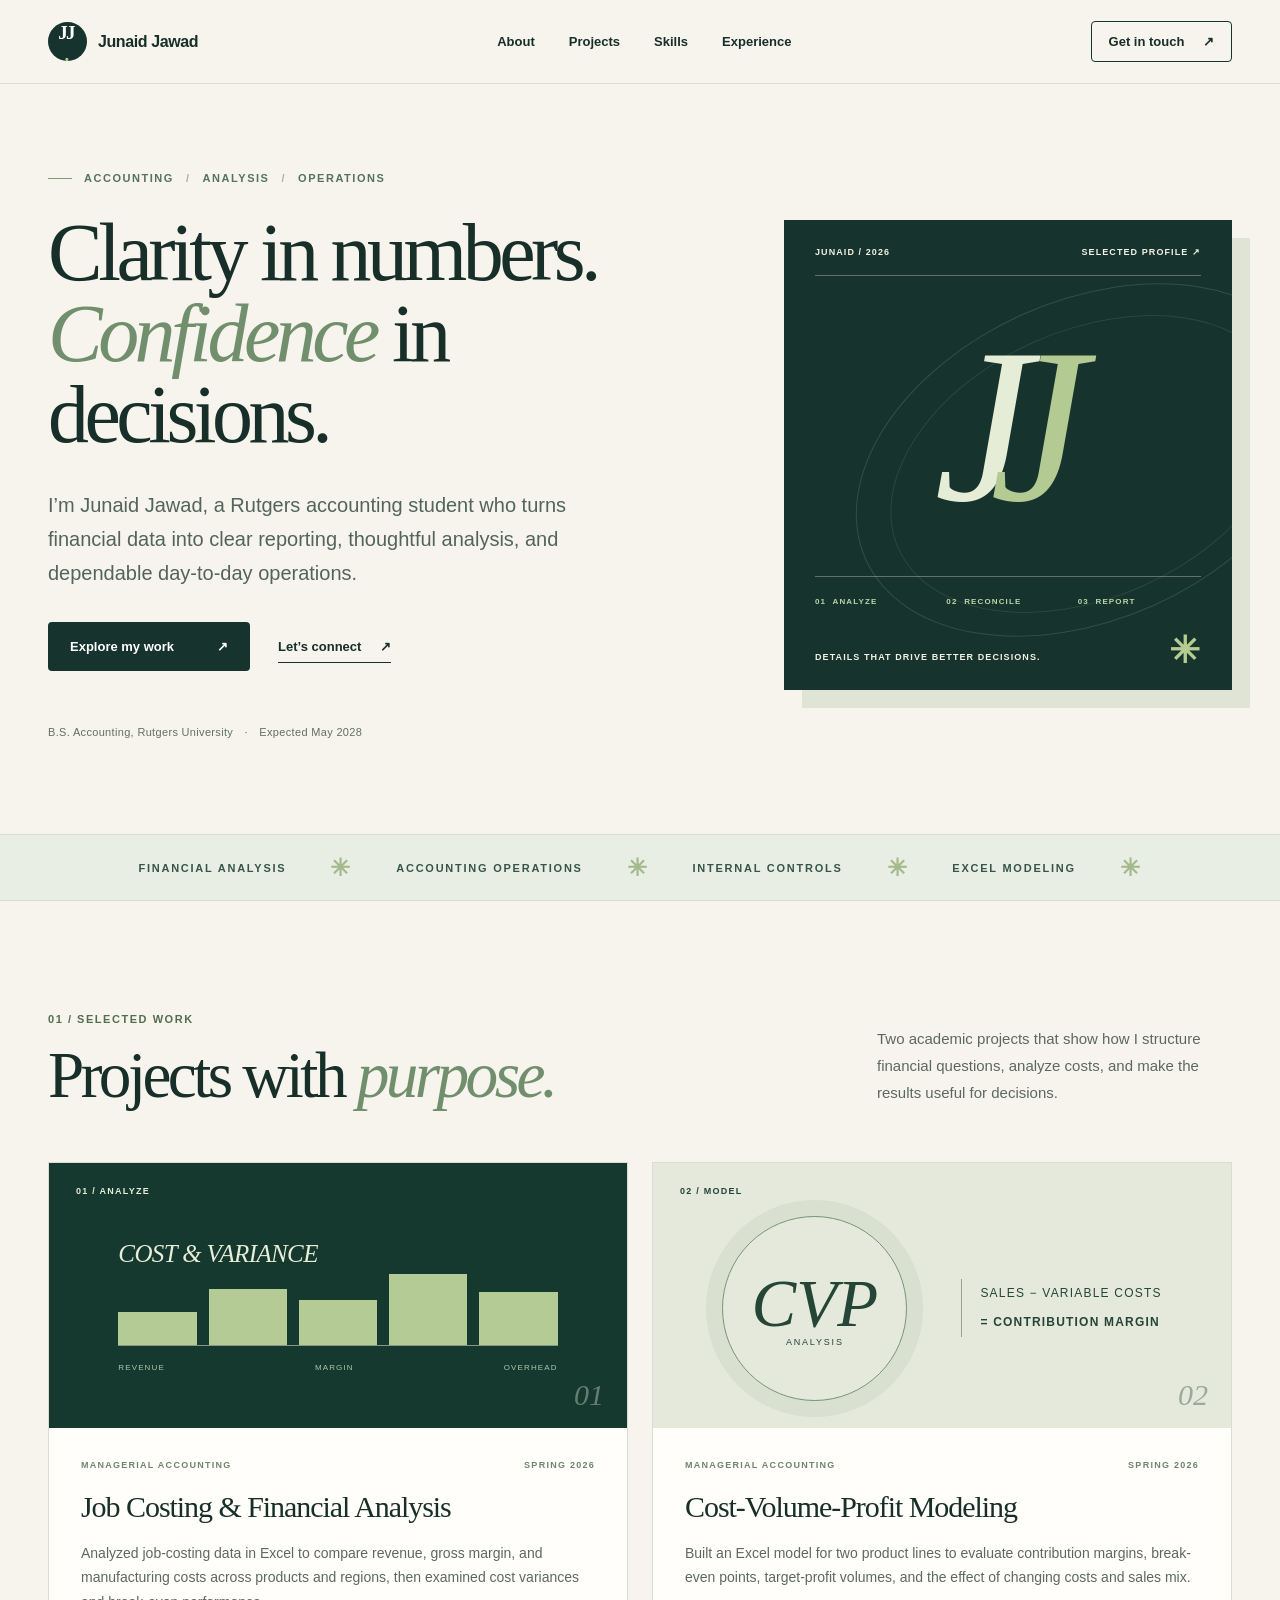
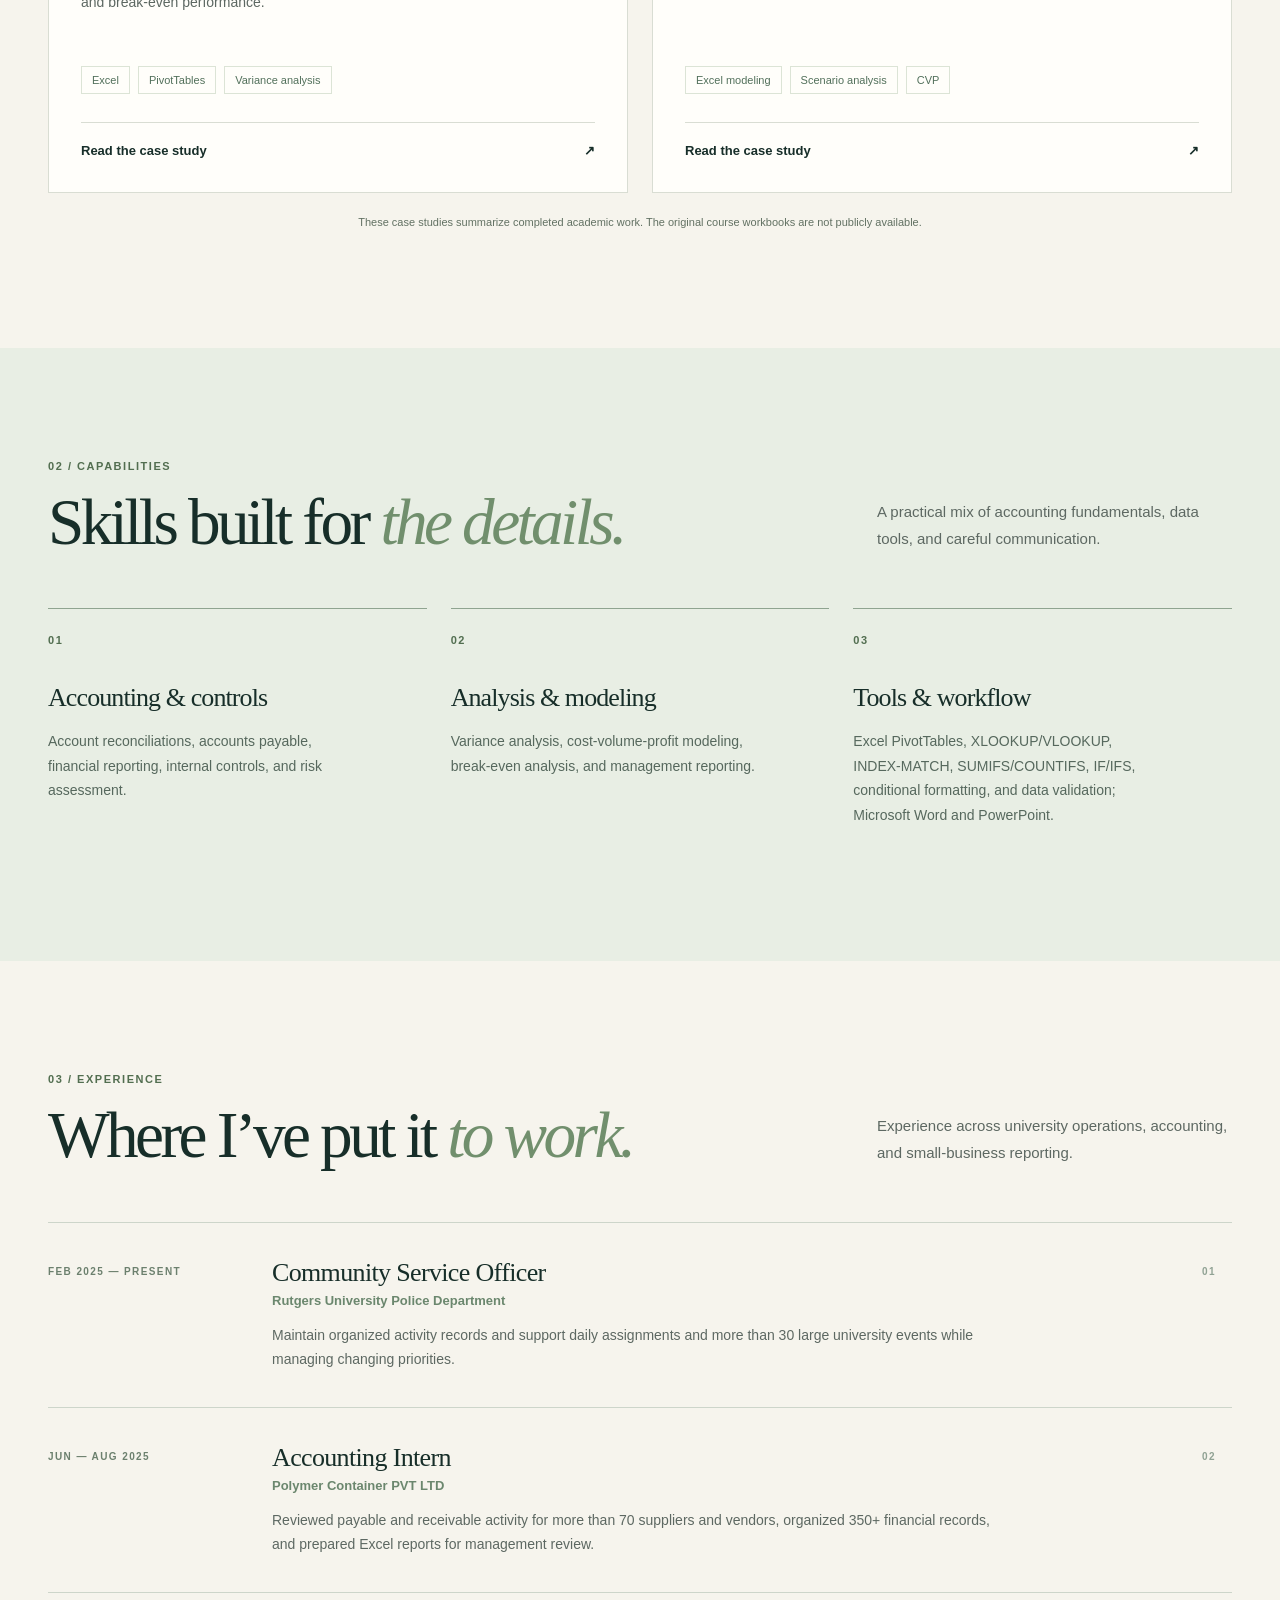
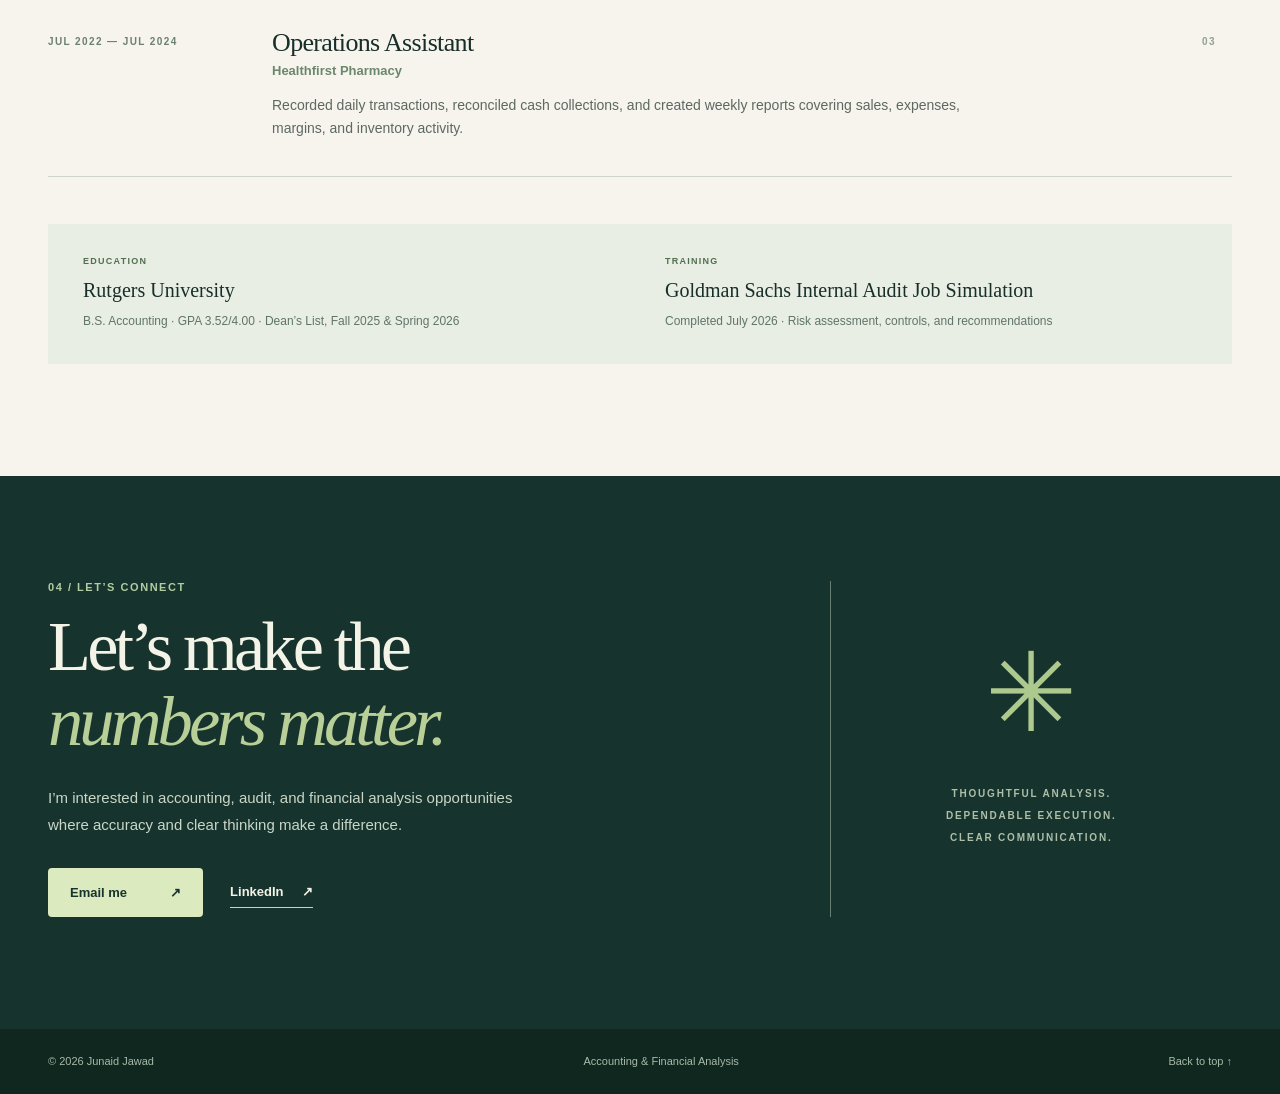
==== index.html @ 829ce1dd "Build Junaid Jawad’s professional accounting portfolio Add responsive portfolio, organized accountin" ====
<!doctype html>
<html lang="en">
<head>
  <meta charset="utf-8">
  <meta name="viewport" content="width=device-width, initial-scale=1">
  <meta name="theme-color" content="#17332d">
  <meta name="description" content="Junaid Jawad is a Rutgers accounting student focused on financial analysis, clear reporting, and dependable operations.">
  <title>Junaid Jawad | Accounting & Financial Analysis</title>
  <link rel="icon" href="favicon.svg" type="image/svg+xml">
  <link rel="stylesheet" href="styles.css">
</head>
<body>
  <a class="skip-link" href="#main">Skip to content</a>
  <header class="site-header">
    <nav class="nav wrap" aria-label="Main navigation">
      <a class="brand" href="./" aria-label="Junaid Jawad, home"><span class="brand-mark">JJ<span class="brand-dot">.</span></span><span class="brand-name">Junaid Jawad</span></a>
      <div class="nav-links">
        <a href="#about">About</a>
        <a href="#projects">Projects</a>
        <a href="#skills">Skills</a>
        <a href="#experience">Experience</a>
      </div>
      <a class="nav-contact" href="mailto:junaid.jawad@rutgers.edu">Get in touch <span aria-hidden="true">↗</span></a>
    </nav>
  </header>

  <main id="main">
    <section class="hero wrap" id="about" aria-labelledby="hero-title">
      <div class="hero-copy">
        <p class="eyebrow"><span class="eyebrow-line"></span> ACCOUNTING <span class="bullet">/</span> ANALYSIS <span class="bullet">/</span> OPERATIONS</p>
        <h1 id="hero-title">Clarity in numbers.<br><em>Confidence</em> in decisions.</h1>
        <p class="statement">I’m Junaid Jawad, a Rutgers accounting student who turns financial data into clear reporting, thoughtful analysis, and dependable day-to-day operations.</p>
        <div class="hero-actions">
          <a class="button button-primary" href="#projects">Explore my work <span aria-hidden="true">↗</span></a>
          <a class="text-link" href="mailto:junaid.jawad@rutgers.edu">Let’s connect <span aria-hidden="true">↗</span></a>
        </div>
        <p class="hero-meta">B.S. Accounting, Rutgers University <span aria-hidden="true">·</span> Expected May 2028</p>
      </div>
      <div class="hero-art" aria-label="Abstract accounting ledger illustration" role="img">
        <div class="art-top"><span>JUNAID / 2026</span><span>SELECTED PROFILE <span aria-hidden="true">↗</span></span></div>
        <div class="art-monogram">J<span>J</span></div>
        <div class="art-rule"></div>
        <div class="art-grid"><span>01&nbsp; ANALYZE</span><span>02&nbsp; RECONCILE</span><span>03&nbsp; REPORT</span></div>
        <div class="art-bottom"><span>DETAILS THAT DRIVE BETTER DECISIONS.</span><span class="art-spark" aria-hidden="true">✳</span></div>
      </div>
    </section>

    <div class="marquee" aria-hidden="true"><div class="marquee-inner"><span>FINANCIAL ANALYSIS</span><i>✳</i><span>ACCOUNTING OPERATIONS</span><i>✳</i><span>INTERNAL CONTROLS</span><i>✳</i><span>EXCEL MODELING</span><i>✳</i></div></div>

    <section class="section wrap" id="projects" aria-labelledby="projects-title">
      <div class="section-intro"><div><p class="section-kicker">01 / SELECTED WORK</p><h2 id="projects-title">Projects with <em>purpose.</em></h2></div><p class="section-description">Two academic projects that show how I structure financial questions, analyze costs, and make the results useful for decisions.</p></div>
      <div class="project-grid">
        <article class="project-card project-card-dark">
          <div class="project-visual visual-analysis" aria-hidden="true"><div class="visual-label">01 / ANALYZE</div><div class="analysis-lines"><div class="analysis-title">COST &amp; VARIANCE</div><div class="analysis-bars"><span></span><span></span><span></span><span></span><span></span></div><div class="analysis-axis"><span>REVENUE</span><span>MARGIN</span><span>OVERHEAD</span></div></div><div class="visual-number">01</div></div>
          <div class="project-body"><p class="project-meta">MANAGERIAL ACCOUNTING <span>SPRING 2026</span></p><h3>Job Costing &amp; Financial Analysis</h3><p>Analyzed job-costing data in Excel to compare revenue, gross margin, and manufacturing costs across products and regions, then examined cost variances and break-even performance.</p><div class="tag-row"><span>Excel</span><span>PivotTables</span><span>Variance analysis</span></div><a class="project-link" href="job-costing.html">Read the case study <span aria-hidden="true">↗</span></a></div>
        </article>
        <article class="project-card project-card-light">
          <div class="project-visual visual-cvp" aria-hidden="true"><div class="visual-label">02 / MODEL</div><div class="cvp-diagram"><div class="cvp-circle"><span>CVP</span><small>ANALYSIS</small></div><div class="cvp-formula">SALES − VARIABLE COSTS<br><span>= CONTRIBUTION MARGIN</span></div></div><div class="visual-number">02</div></div>
          <div class="project-body"><p class="project-meta">MANAGERIAL ACCOUNTING <span>SPRING 2026</span></p><h3>Cost-Volume-Profit Modeling</h3><p>Built an Excel model for two product lines to evaluate contribution margins, break-even points, target-profit volumes, and the effect of changing costs and sales mix.</p><div class="tag-row"><span>Excel modeling</span><span>Scenario analysis</span><span>CVP</span></div><a class="project-link" href="cvp-analysis.html">Read the case study <span aria-hidden="true">↗</span></a></div>
        </article>
      </div>
      <p class="project-note">These case studies summarize completed academic work. The original course workbooks are not publicly available.</p>
    </section>

    <section class="skills-section" id="skills" aria-labelledby="skills-title"><div class="wrap"><div class="section-intro"><div><p class="section-kicker">02 / CAPABILITIES</p><h2 id="skills-title">Skills built for <em>the details.</em></h2></div><p class="section-description">A practical mix of accounting fundamentals, data tools, and careful communication.</p></div><div class="skills-grid"><div class="skill-group"><span class="skill-num">01</span><h3>Accounting &amp; controls</h3><p>Account reconciliations, accounts payable, financial reporting, internal controls, and risk assessment.</p></div><div class="skill-group"><span class="skill-num">02</span><h3>Analysis &amp; modeling</h3><p>Variance analysis, cost-volume-profit modeling, break-even analysis, and management reporting.</p></div><div class="skill-group"><span class="skill-num">03</span><h3>Tools &amp; workflow</h3><p>Excel PivotTables, XLOOKUP/VLOOKUP, INDEX-MATCH, SUMIFS/COUNTIFS, IF/IFS, conditional formatting, and data validation; Microsoft Word and PowerPoint.</p></div></div></div></section>

    <section class="section experience-section wrap" id="experience" aria-labelledby="experience-title"><div class="section-intro"><div><p class="section-kicker">03 / EXPERIENCE</p><h2 id="experience-title">Where I’ve put it <em>to work.</em></h2></div><p class="section-description">Experience across university operations, accounting, and small-business reporting.</p></div><div class="experience-list"><article class="experience-row"><div class="experience-date">FEB 2025 — PRESENT</div><div><h3>Community Service Officer</h3><p class="experience-place">Rutgers University Police Department</p><p>Maintain organized activity records and support daily assignments and more than 30 large university events while managing changing priorities.</p></div><span class="experience-index">01</span></article><article class="experience-row"><div class="experience-date">JUN — AUG 2025</div><div><h3>Accounting Intern</h3><p class="experience-place">Polymer Container PVT LTD</p><p>Reviewed payable and receivable activity for more than 70 suppliers and vendors, organized 350+ financial records, and prepared Excel reports for management review.</p></div><span class="experience-index">02</span></article><article class="experience-row"><div class="experience-date">JUL 2022 — JUL 2024</div><div><h3>Operations Assistant</h3><p class="experience-place">Healthfirst Pharmacy</p><p>Recorded daily transactions, reconciled cash collections, and created weekly reports covering sales, expenses, margins, and inventory activity.</p></div><span class="experience-index">03</span></article></div><div class="education-strip"><div><span class="strip-label">EDUCATION</span><strong>Rutgers University</strong><p>B.S. Accounting · GPA 3.52/4.00 · Dean’s List, Fall 2025 &amp; Spring 2026</p></div><div><span class="strip-label">TRAINING</span><strong>Goldman Sachs Internal Audit Job Simulation</strong><p>Completed July 2026 · Risk assessment, controls, and recommendations</p></div></div></section>

    <section class="contact-section" id="contact" aria-labelledby="contact-title"><div class="wrap contact-layout"><div><p class="section-kicker">04 / LET’S CONNECT</p><h2 id="contact-title">Let’s make the<br><em>numbers matter.</em></h2><p>I’m interested in accounting, audit, and financial analysis opportunities where accuracy and clear thinking make a difference.</p><div class="contact-actions"><a class="button button-light" href="mailto:junaid.jawad@rutgers.edu">Email me <span aria-hidden="true">↗</span></a><a class="contact-link" href="https://www.linkedin.com/in/muhammad-junaid-jawad/" target="_blank" rel="noopener noreferrer">LinkedIn <span aria-hidden="true">↗</span></a></div></div><div class="contact-aside"><span class="contact-glyph" aria-hidden="true">✳</span><p>THOUGHTFUL ANALYSIS.<br>DEPENDABLE EXECUTION.<br>CLEAR COMMUNICATION.</p></div></div></section>
  </main>
  <footer class="site-footer"><div class="wrap footer-inner"><span>© 2026 Junaid Jawad</span><span>Accounting &amp; Financial Analysis</span><a href="#main">Back to top ↑</a></div></footer>
</body>
</html>
---- styles.css ----
:root{--ink:#172e29;--muted:#5d6862;--cream:#f6f4ed;--paper:#fffefa;--line:#d9ddd3;--forest:#17332d;--deep:#102822;--sage:#dce8c2;--lime:#bfd293;--gold:#c4a17d}*{box-sizing:border-box}html{scroll-behavior:smooth}body{margin:0;background:var(--cream);color:var(--ink);font-family:Arial,"Helvetica Neue",sans-serif;-webkit-font-smoothing:antialiased}a{color:inherit;text-decoration:none}a:focus-visible{outline:3px solid #9ab86d;outline-offset:4px}h1,h2,h3,p{margin-top:0}h1,h2{font-family:Georgia,"Times New Roman",serif;font-weight:400;letter-spacing:-.055em}em{font-weight:400;color:#718f6d}.wrap{width:min(1320px,calc(100% - 96px));margin-inline:auto}.skip-link{position:absolute;z-index:10;top:-80px;left:16px;padding:12px;background:#fff}.skip-link:focus{top:12px}.site-header{border-bottom:1px solid var(--line);background:var(--cream)}.nav{min-height:83px;display:flex;align-items:center;justify-content:space-between;gap:32px}.brand{display:inline-flex;align-items:center;gap:11px;font-weight:700;letter-spacing:-.025em;white-space:nowrap}.brand-mark{display:grid;place-items:center;background:var(--forest);color:#fff;width:39px;height:39px;border-radius:50%;font-family:Georgia,serif;font-size:19px;letter-spacing:-.09em;padding-right:3px}.brand-dot{color:var(--lime)}.brand-name{font-size:16px}.nav-links{display:flex;align-items:center;gap:34px;font-size:13px;font-weight:600}.nav-links a,.text-link,.project-link,.contact-link{transition:color .2s}.nav-links a:hover,.text-link:hover,.project-link:hover{color:#73966a}.nav-contact{border:1px solid var(--forest);border-radius:4px;padding:12px 17px;font-weight:700;font-size:13px;white-space:nowrap;transition:background .2s,color .2s}.nav-contact:hover{background:var(--forest);color:white}.nav-contact span,.button span,.text-link span,.project-link span,.contact-link span{margin-left:15px}.hero{min-height:690px;display:grid;grid-template-columns:minmax(0,1.2fr) minmax(380px,.8fr);align-items:center;gap:5vw;padding-block:88px 96px}.eyebrow,.section-kicker,.project-meta,.visual-label,.hero-meta,.strip-label,.art-top,.art-bottom,.art-grid,.experience-date,.experience-index,.skill-num,.project-note,.contact-aside p{font-size:11px;font-weight:700;letter-spacing:.14em}.eyebrow{display:flex;align-items:center;gap:12px;color:#55735c;margin-bottom:28px;white-space:nowrap}.eyebrow-line{width:24px;height:1px;background:#809d72}.bullet{color:#a5b5a1}.hero h1{font-size:clamp(62px,6.4vw,104px);line-height:.99;margin-bottom:33px;max-width:790px}.hero h1 em{font-style:italic}.statement{max-width:590px;font-size:20px;line-height:1.7;color:#53645c;margin-bottom:32px}.hero-actions{display:flex;gap:28px;align-items:center;flex-wrap:wrap}.button{display:inline-flex;justify-content:space-between;align-items:center;gap:28px;border-radius:4px;padding:17px 22px;font-size:13px;font-weight:700;transition:transform .2s,background .2s}.button:hover{transform:translateY(-2px)}.button-primary{background:var(--forest);color:white}.button-primary:hover{background:#31534a}.text-link{font-size:13px;font-weight:700;border-bottom:1px solid currentColor;padding-block:8px}.hero-meta{color:#87918a;margin-top:55px;margin-bottom:0;letter-spacing:.03em;font-weight:500}.hero-meta span{margin-inline:8px}.hero-art{position:relative;background:var(--forest);color:#f2f1e4;min-height:470px;max-width:490px;width:100%;justify-self:end;padding:27px 31px 28px;display:flex;flex-direction:column;overflow:hidden;box-shadow:18px 18px 0 #dfe4d5}.hero-art:before{content:"";position:absolute;inset:80px -100px 70px 60px;border:1px solid rgba(232,239,212,.14);border-radius:50%;transform:rotate(-24deg)}.hero-art:after{content:"";position:absolute;inset:110px -65px 92px 96px;border:1px solid rgba(232,239,212,.1);border-radius:50%;transform:rotate(-24deg)}.art-top,.art-bottom{display:flex;justify-content:space-between;gap:10px;position:relative;z-index:1;font-size:9px;letter-spacing:.12em}.art-top{padding-bottom:18px;border-bottom:1px solid #60736a}.art-monogram{display:flex;align-items:center;justify-content:center;flex:1;font:italic 220px/.8 Georgia,serif;letter-spacing:-.19em;transform:translateX(-18px);color:#e6edd6;position:relative;z-index:1}.art-monogram span{color:#b3cb92}.art-rule{height:1px;background:#60736a;margin-bottom:20px}.art-grid{display:grid;grid-template-columns:repeat(3,1fr);gap:8px;color:#b9d6aa;font-size:8px;margin-bottom:34px;position:relative;z-index:1}.art-bottom{align-items:end}.art-spark{font-size:37px;color:#b5cb8f;line-height:.6}.marquee{border-block:1px solid #d6ddd3;background:#e9eee4;overflow:hidden}.marquee-inner{min-height:65px;width:max-content;margin:auto;display:flex;align-items:center;gap:44px;color:#385449;font-size:11px;font-weight:700;letter-spacing:.16em}.marquee i{font-style:normal;font-size:24px;color:#a4b98c}.section{padding-block:112px 120px}.section-intro{display:flex;justify-content:space-between;align-items:end;gap:60px;margin-bottom:51px}.section-kicker{color:#698264;margin-bottom:16px}.section-intro h2,.contact-section h2{font-size:clamp(50px,5.1vw,76px);line-height:1.07;margin-bottom:0}.section-intro h2 em,.contact-section h2 em{font-style:italic}.section-description{max-width:355px;font-size:15px;line-height:1.8;color:var(--muted);margin-bottom:5px}.project-grid{display:grid;grid-template-columns:repeat(2,minmax(0,1fr));gap:24px}.project-card{background:var(--paper);border:1px solid var(--line);min-width:0;transition:transform .25s,box-shadow .25s}.project-card:hover{transform:translateY(-5px);box-shadow:0 18px 35px rgba(20,43,31,.09)}.project-visual{height:265px;padding:23px 27px;position:relative;overflow:hidden}.visual-analysis{background:#15392f;color:#e8edda}.visual-cvp{background:#e5e9db;color:#254537}.visual-label{position:relative;z-index:2;font-size:9px}.visual-number{position:absolute;right:23px;bottom:16px;opacity:.38;font:italic 30px Georgia,serif}.analysis-lines{position:absolute;left:12%;right:12%;top:29%;bottom:21%}.analysis-title{font:italic 25px Georgia,serif;letter-spacing:-.025em}.analysis-bars{position:absolute;left:0;right:0;bottom:26px;height:80px;display:flex;align-items:end;gap:12px;border-bottom:1px solid #829889}.analysis-bars span{flex:1;background:#bdd39b;opacity:.95}.analysis-bars span:nth-child(1){height:42%}.analysis-bars span:nth-child(2){height:72%}.analysis-bars span:nth-child(3){height:58%}.analysis-bars span:nth-child(4){height:90%}.analysis-bars span:nth-child(5){height:68%}.analysis-axis{position:absolute;bottom:0;left:0;right:0;display:flex;justify-content:space-between;font-size:8px;letter-spacing:.14em;color:#acc6ae}.cvp-diagram{position:absolute;inset:50px 12% 25px;display:flex;align-items:center;justify-content:space-between;gap:12px}.cvp-circle{width:185px;height:185px;flex:none;border:1px solid #759374;border-radius:50%;display:flex;flex-direction:column;align-items:center;justify-content:center;box-shadow:0 0 0 16px rgba(82,113,76,.08)}.cvp-circle span{font:italic 67px Georgia,serif;line-height:1}.cvp-circle small{font-size:9px;letter-spacing:.2em}.cvp-formula{font-size:12px;letter-spacing:.1em;line-height:2.4;border-left:1px solid #90a68c;padding-left:18px}.cvp-formula span{font-weight:700}.project-body{padding:32px 32px 34px}.project-meta{display:flex;justify-content:space-between;gap:12px;color:#70846b;font-size:9px;margin-bottom:20px}.project-meta span{white-space:nowrap}.project-body h3{font:normal 30px/1.15 Georgia,serif;letter-spacing:-.035em;margin-bottom:16px}.project-body p:not(.project-meta){color:var(--muted);font-size:14px;line-height:1.75;min-height:100px}.tag-row{display:flex;flex-wrap:wrap;gap:8px;margin:25px 0 28px}.tag-row span{border:1px solid #dce4d6;padding:7px 10px;color:#52705b;font-size:11px}.project-link{display:flex;justify-content:space-between;border-top:1px solid var(--line);padding-top:20px;font-size:13px;font-weight:700}.project-note{color:#849187;text-align:center;letter-spacing:0;font-weight:400;margin:23px 0 0}.skills-section{padding-block:112px 120px;background:#e8eee4}.skills-grid{display:grid;grid-template-columns:repeat(3,1fr);gap:24px}.skill-group{border-top:1px solid #8fa490;padding-top:25px}.skill-num{color:#6a846e;display:block;margin-bottom:37px}.skill-group h3{font:normal 26px Georgia,serif;letter-spacing:-.035em;margin-bottom:16px}.skill-group p{max-width:310px;line-height:1.75;font-size:14px;color:#56685d}.experience-section{padding-bottom:112px}.experience-list{border-top:1px solid #cdd5ca}.experience-row{display:grid;grid-template-columns:200px 1fr 30px;gap:24px;padding:35px 0;border-bottom:1px solid #cdd5ca}.experience-date{color:#6c806e;padding-top:8px;font-size:10px}.experience-row h3{font:normal 26px Georgia,serif;letter-spacing:-.025em;margin-bottom:5px}.experience-place{font-size:13px;font-weight:700;color:#6b876e;margin-bottom:16px}.experience-row p:last-of-type{font-size:14px;line-height:1.7;color:var(--muted);max-width:730px;margin-bottom:0}.experience-index{color:#90a294;font-size:10px;padding-top:8px}.education-strip{display:grid;grid-template-columns:1fr 1fr;gap:50px;background:#e9eee4;padding:32px 35px;margin-top:47px}.strip-label{display:block;color:#799078;margin-bottom:13px;font-size:9px}.education-strip strong{font:normal 20px Georgia,serif}.education-strip p{font-size:12px;line-height:1.65;color:#607469;margin:10px 0 0}.contact-section{background:var(--forest);color:#f4f3e8;padding-block:105px 112px}.contact-layout{display:grid;grid-template-columns:1fr .55fr;gap:50px}.contact-section .section-kicker{color:#b1cda1}.contact-section h2{font-size:clamp(55px,5.5vw,85px);margin-bottom:24px}.contact-section h2 em{color:#b8d098}.contact-section p:not(.section-kicker){color:#c9d7c8;max-width:500px;font-size:15px;line-height:1.8}.contact-actions{display:flex;align-items:center;gap:27px;margin-top:30px}.button-light{background:#dceabf;color:#17332d}.button-light:hover{background:#f1f5df}.contact-link{font-size:13px;font-weight:700;border-bottom:1px solid #c5d8b3;padding:8px 0}.contact-link:hover{color:#b5ce9a}.contact-aside{border-left:1px solid #678073;display:flex;flex-direction:column;align-items:center;justify-content:center}.contact-glyph{font-size:110px;line-height:1;color:#adc98d;margin-bottom:35px}.contact-aside p{font-size:10px!important;text-align:center;letter-spacing:.18em;line-height:2.2!important;color:#adbea9!important}.site-footer{background:#102720;color:#a7baa8}.footer-inner{min-height:65px;display:flex;justify-content:space-between;align-items:center;gap:20px;font-size:11px}.footer-inner a:hover{color:#fff}.case-main{padding-top:75px;padding-bottom:110px}.back-link{display:inline-block;color:#5b795e;font-size:12px;font-weight:700;margin-bottom:50px}.back-link:hover{color:#254d37}.case-hero{display:grid;grid-template-columns:1fr 340px;gap:70px;align-items:end;border-bottom:1px solid var(--line);padding-bottom:65px}.case-hero h1{font-size:clamp(55px,6vw,90px);line-height:1.04;margin:0 0 27px}.case-lead{font-size:20px;line-height:1.65;color:#53645c;max-width:690px;margin:0}.case-facts{background:#e6ece2;padding:27px 30px}.case-facts div+div{border-top:1px solid #b9c9b5;margin-top:19px;padding-top:19px}.case-facts span{display:block;font-size:9px;letter-spacing:.15em;color:#6a826b;font-weight:700;margin-bottom:7px}.case-facts strong{font-size:13px;font-weight:600}.case-content{display:grid;grid-template-columns:230px 1fr;gap:75px;margin-top:70px}.case-sidebar{font-size:10px;letter-spacing:.15em;color:#7a9278;font-weight:700}.case-prose{max-width:740px}.case-prose h2{font-size:37px;line-height:1.15;margin:0 0 17px}.case-prose p,.case-prose li{font-size:16px;line-height:1.85;color:#5b6d61}.case-prose section+section{border-top:1px solid var(--line);margin-top:40px;padding-top:40px}.case-prose ul{padding-left:21px;margin-bottom:0}.case-prose li+li{margin-top:10px}.case-end{margin-top:80px;background:var(--forest);color:white;padding:37px 43px;display:flex;justify-content:space-between;align-items:center;gap:30px}.case-end p{font:normal 25px Georgia,serif;margin:0}.case-end a{font-size:13px;font-weight:700;border-bottom:1px solid #b8d098;padding-block:5px}.case-end a:hover{color:#b8d098}@media(max-width:1050px){.wrap{width:min(100% - 56px,1320px)}.nav{gap:18px}.nav-links{gap:18px}.hero{grid-template-columns:1fr 370px;gap:35px}.hero h1{font-size:67px}.hero-art{min-height:420px}.art-monogram{font-size:185px}.cvp-circle{width:145px;height:145px}.cvp-circle span{font-size:53px}.cvp-formula{font-size:10px}}@media(max-width:760px){.wrap{width:min(100% - 36px,1320px)}.nav{min-height:70px;flex-wrap:wrap;padding-block:14px}.brand-name{font-size:14px}.nav-links{order:3;width:100%;justify-content:space-between;gap:8px;font-size:11px;overflow:auto}.nav-contact{padding:9px 11px;font-size:11px}.hero{grid-template-columns:1fr;gap:48px;min-height:auto;padding-block:70px 85px}.hero h1{font-size:clamp(54px,11vw,78px)}.statement{font-size:17px}.hero-meta{margin-top:35px;line-height:1.5}.hero-art{justify-self:start;max-width:500px;min-height:400px}.section,.skills-section{padding-block:78px}.section-intro{display:block;margin-bottom:34px}.section-intro h2{font-size:53px;margin-bottom:15px}.section-description{max-width:520px}.project-grid,.skills-grid,.education-strip,.contact-layout{grid-template-columns:1fr}.project-visual{height:260px}.project-body p:not(.project-meta){min-height:0}.skill-num{margin-bottom:20px}.skill-group{padding-bottom:10px}.experience-row{grid-template-columns:1fr 22px;gap:9px}.experience-date{grid-column:1/-1;padding:0}.experience-row>div:nth-child(2){grid-column:1}.experience-index{grid-column:2;grid-row:2}.contact-aside{display:none}.case-hero{grid-template-columns:1fr;gap:35px}.case-main{padding-top:40px;padding-bottom:75px}.back-link{margin-bottom:35px}.case-content{grid-template-columns:1fr;gap:20px;margin-top:45px}.case-hero h1{font-size:56px}.case-end{margin-top:55px;padding:30px;align-items:start;flex-direction:column}.footer-inner{flex-wrap:wrap;justify-content:space-between;padding-block:19px}}@media(max-width:440px){.eyebrow{font-size:9px;gap:8px;white-space:normal}.hero h1{font-size:52px}.hero-art{min-height:350px;padding:21px}.art-monogram{font-size:170px}.art-grid{font-size:7px}.project-body{padding:25px}.project-meta{font-size:8px}.project-body h3{font-size:27px}.cvp-circle{width:135px;height:135px}.cvp-formula{font-size:8px;padding-left:10px}.contact-section h2{font-size:55px}.education-strip{padding:26px}}
.hero-meta, .project-note { color: #627163; }
.section-kicker, .skill-num, .strip-label { color: #526e50; }
@media (prefers-reduced-motion: reduce) {
  html { scroll-behavior: auto; }
  *, *::before, *::after { transition: none !important; }
}
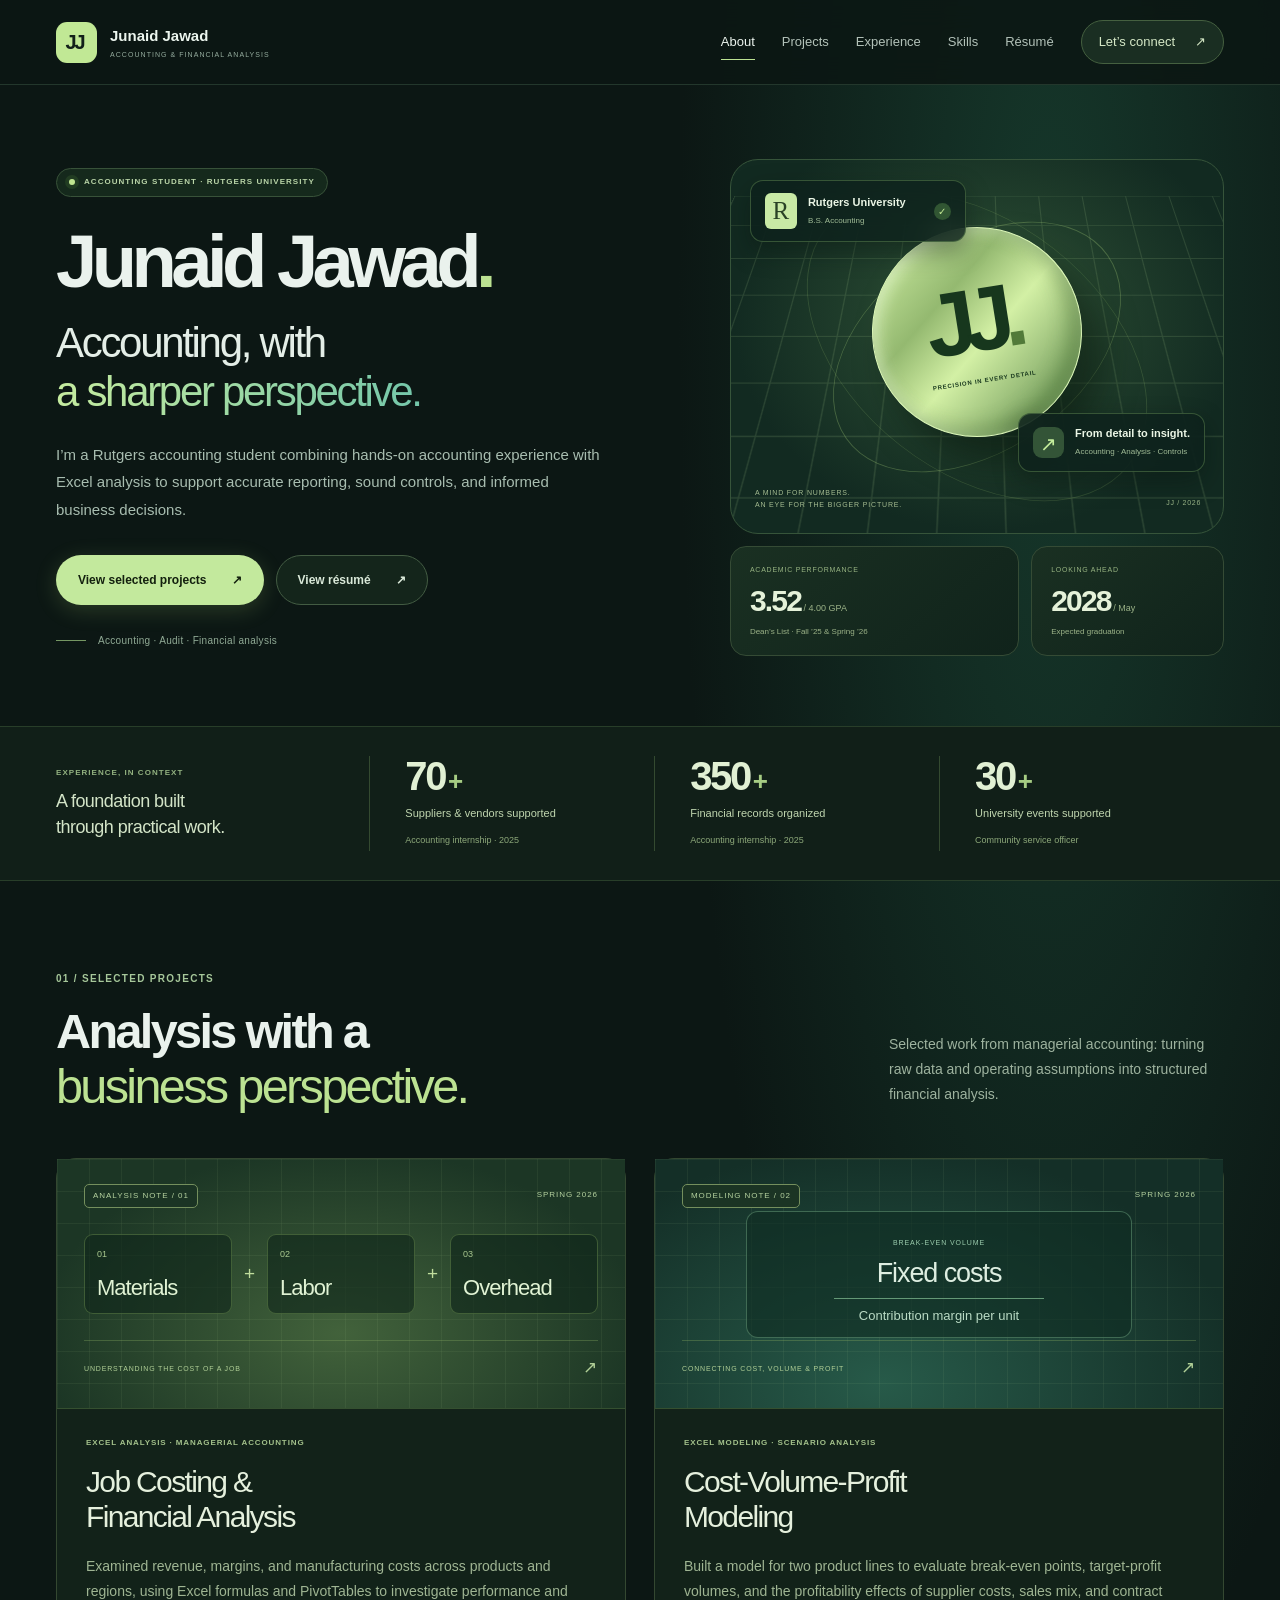
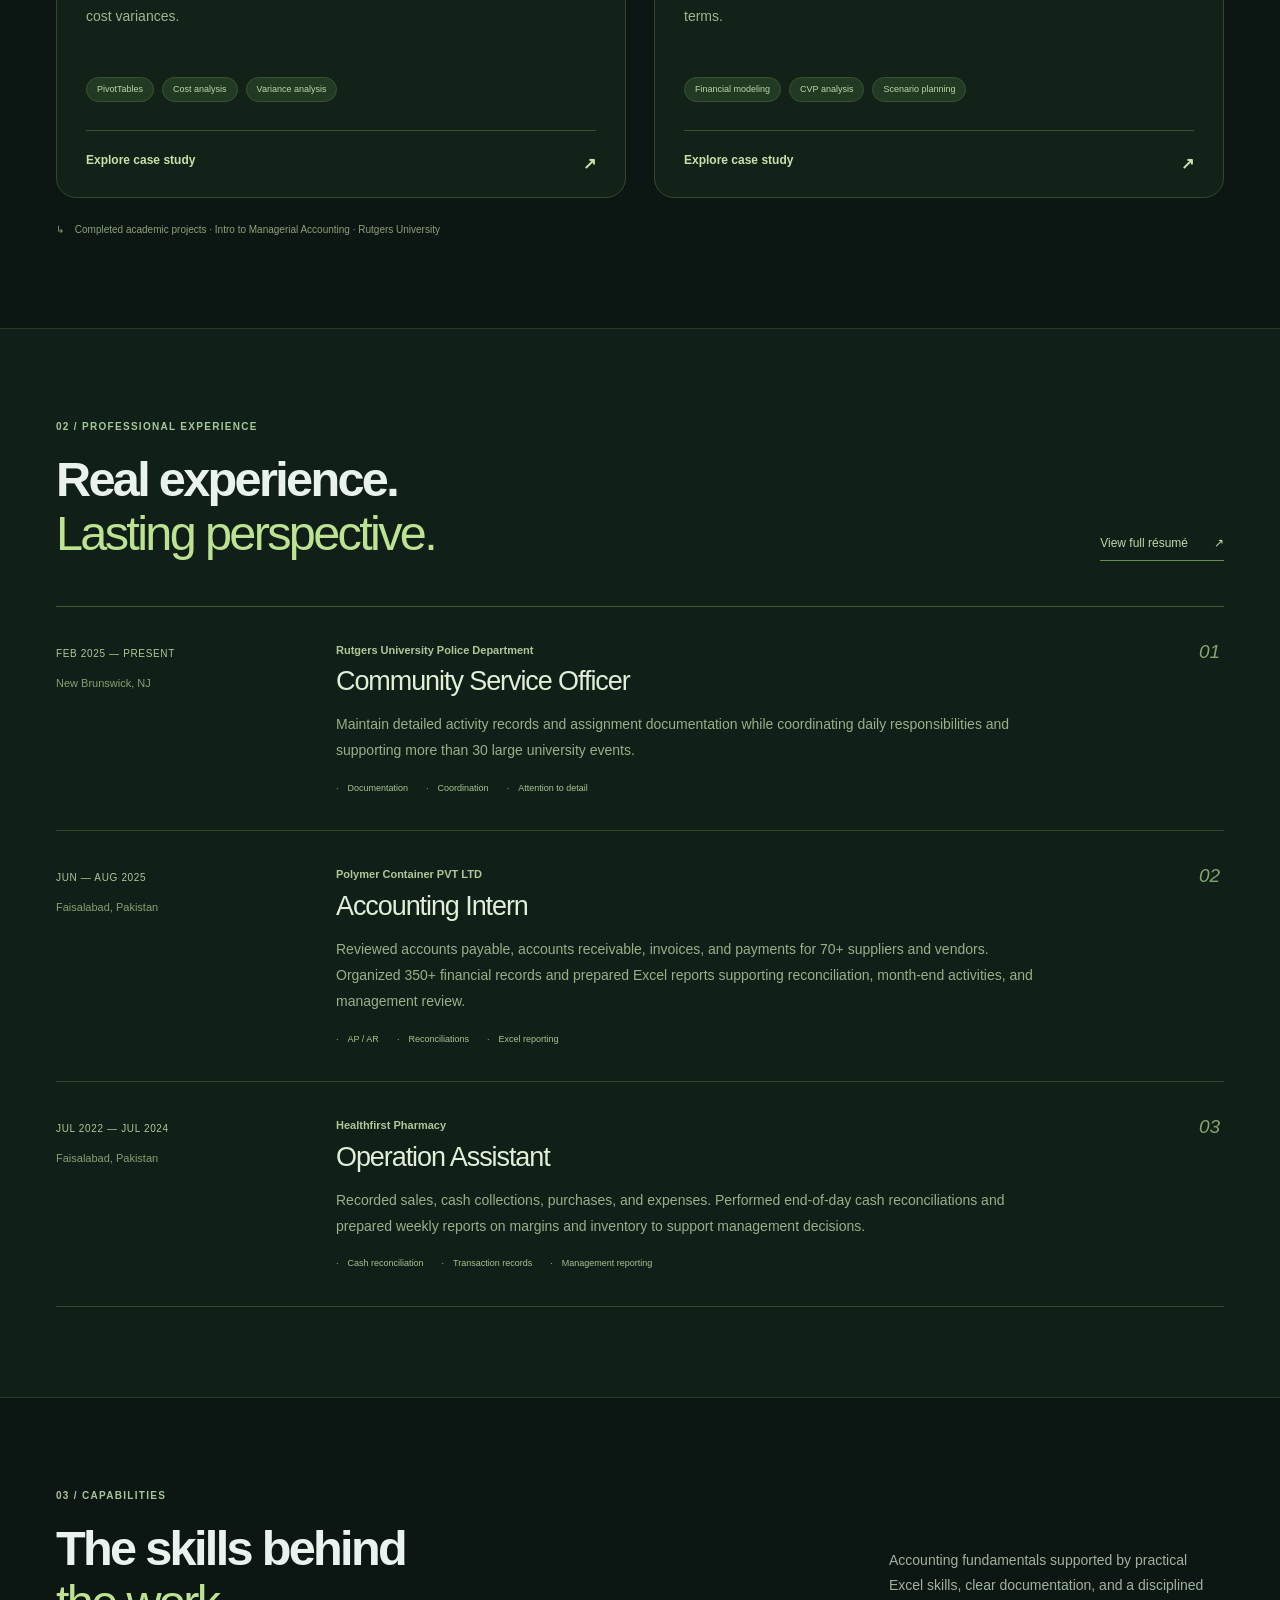
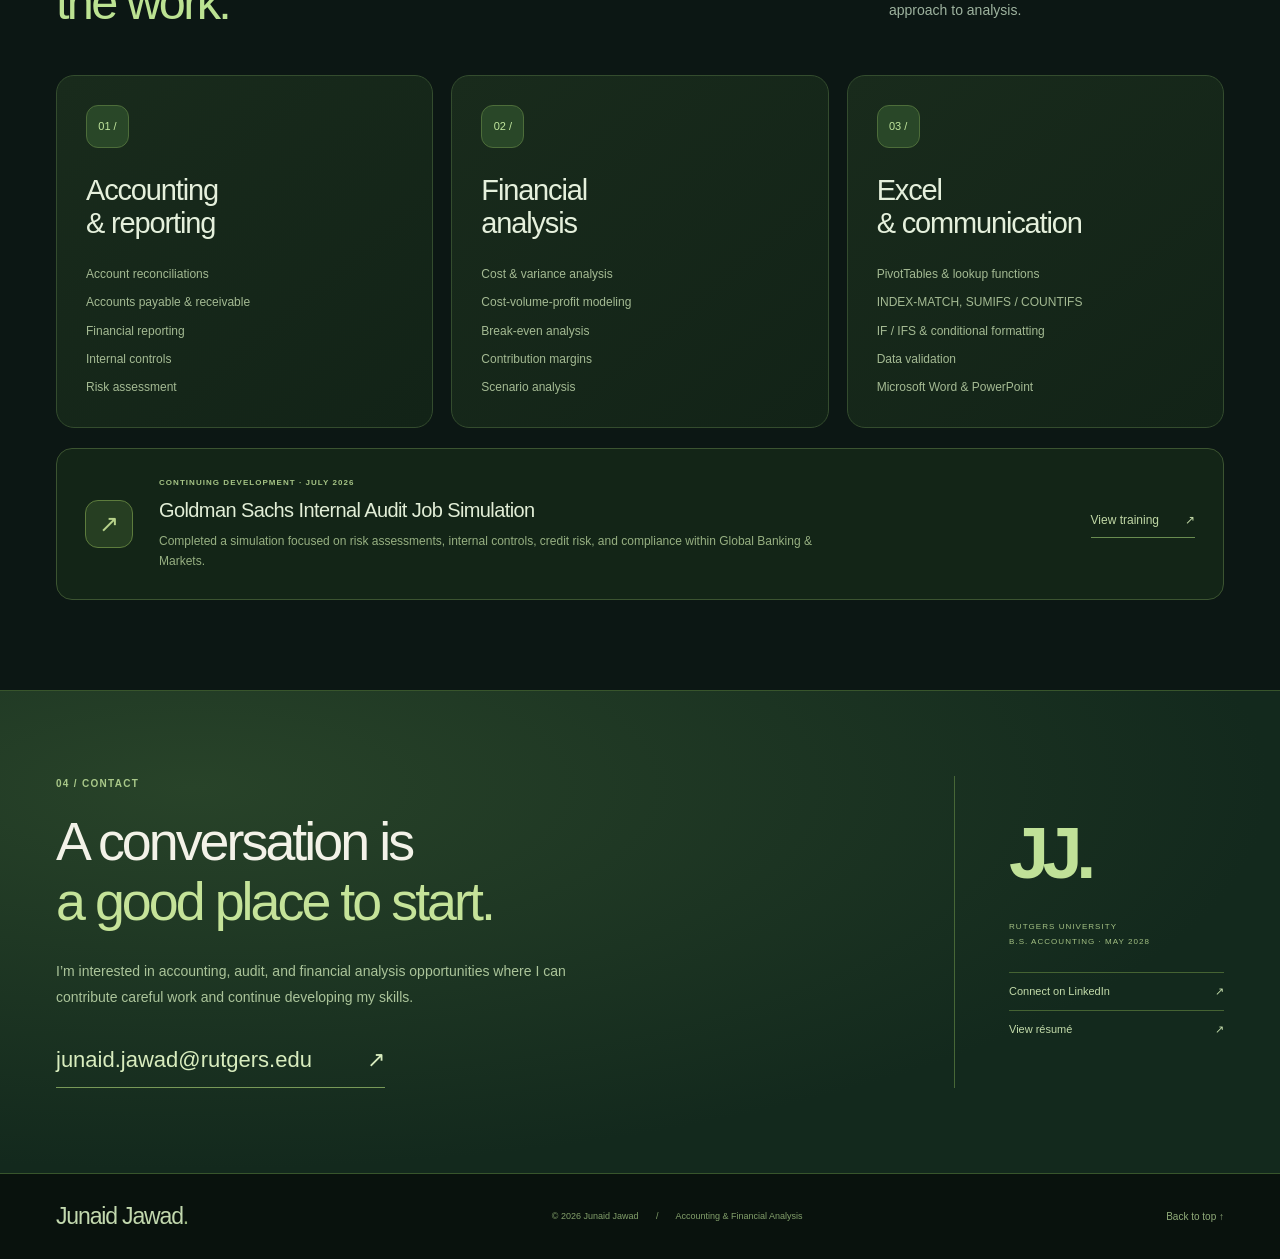
==== commit fbc74db6: "Redesign portfolio with a modern visual frontend Add a custom animated hero, dark green and mint sty" ====
--- a/index.html
+++ b/index.html
@@ -1,73 +1,117 @@
-<!doctype html>
-<html lang="en">
-<head>
-  <meta charset="utf-8">
-  <meta name="viewport" content="width=device-width, initial-scale=1">
-  <meta name="theme-color" content="#17332d">
-  <meta name="description" content="Junaid Jawad is a Rutgers accounting student focused on financial analysis, clear reporting, and dependable operations.">
-  <title>Junaid Jawad | Accounting & Financial Analysis</title>
-  <link rel="icon" href="favicon.svg" type="image/svg+xml">
-  <link rel="stylesheet" href="styles.css">
-</head>
-<body>
-  <a class="skip-link" href="#main">Skip to content</a>
-  <header class="site-header">
-    <nav class="nav wrap" aria-label="Main navigation">
-      <a class="brand" href="./" aria-label="Junaid Jawad, home"><span class="brand-mark">JJ<span class="brand-dot">.</span></span><span class="brand-name">Junaid Jawad</span></a>
-      <div class="nav-links">
-        <a href="#about">About</a>
-        <a href="#projects">Projects</a>
-        <a href="#skills">Skills</a>
-        <a href="#experience">Experience</a>
-      </div>
-      <a class="nav-contact" href="mailto:junaid.jawad@rutgers.edu">Get in touch <span aria-hidden="true">↗</span></a>
-    </nav>
-  </header>
-
-  <main id="main">
-    <section class="hero wrap" id="about" aria-labelledby="hero-title">
-      <div class="hero-copy">
-        <p class="eyebrow"><span class="eyebrow-line"></span> ACCOUNTING <span class="bullet">/</span> ANALYSIS <span class="bullet">/</span> OPERATIONS</p>
-        <h1 id="hero-title">Clarity in numbers.<br><em>Confidence</em> in decisions.</h1>
-        <p class="statement">I’m Junaid Jawad, a Rutgers accounting student who turns financial data into clear reporting, thoughtful analysis, and dependable day-to-day operations.</p>
-        <div class="hero-actions">
-          <a class="button button-primary" href="#projects">Explore my work <span aria-hidden="true">↗</span></a>
-          <a class="text-link" href="mailto:junaid.jawad@rutgers.edu">Let’s connect <span aria-hidden="true">↗</span></a>
-        </div>
-        <p class="hero-meta">B.S. Accounting, Rutgers University <span aria-hidden="true">·</span> Expected May 2028</p>
-      </div>
-      <div class="hero-art" aria-label="Abstract accounting ledger illustration" role="img">
-        <div class="art-top"><span>JUNAID / 2026</span><span>SELECTED PROFILE <span aria-hidden="true">↗</span></span></div>
-        <div class="art-monogram">J<span>J</span></div>
-        <div class="art-rule"></div>
-        <div class="art-grid"><span>01&nbsp; ANALYZE</span><span>02&nbsp; RECONCILE</span><span>03&nbsp; REPORT</span></div>
-        <div class="art-bottom"><span>DETAILS THAT DRIVE BETTER DECISIONS.</span><span class="art-spark" aria-hidden="true">✳</span></div>
-      </div>
-    </section>
-
-    <div class="marquee" aria-hidden="true"><div class="marquee-inner"><span>FINANCIAL ANALYSIS</span><i>✳</i><span>ACCOUNTING OPERATIONS</span><i>✳</i><span>INTERNAL CONTROLS</span><i>✳</i><span>EXCEL MODELING</span><i>✳</i></div></div>
-
-    <section class="section wrap" id="projects" aria-labelledby="projects-title">
-      <div class="section-intro"><div><p class="section-kicker">01 / SELECTED WORK</p><h2 id="projects-title">Projects with <em>purpose.</em></h2></div><p class="section-description">Two academic projects that show how I structure financial questions, analyze costs, and make the results useful for decisions.</p></div>
-      <div class="project-grid">
-        <article class="project-card project-card-dark">
-          <div class="project-visual visual-analysis" aria-hidden="true"><div class="visual-label">01 / ANALYZE</div><div class="analysis-lines"><div class="analysis-title">COST &amp; VARIANCE</div><div class="analysis-bars"><span></span><span></span><span></span><span></span><span></span></div><div class="analysis-axis"><span>REVENUE</span><span>MARGIN</span><span>OVERHEAD</span></div></div><div class="visual-number">01</div></div>
-          <div class="project-body"><p class="project-meta">MANAGERIAL ACCOUNTING <span>SPRING 2026</span></p><h3>Job Costing &amp; Financial Analysis</h3><p>Analyzed job-costing data in Excel to compare revenue, gross margin, and manufacturing costs across products and regions, then examined cost variances and break-even performance.</p><div class="tag-row"><span>Excel</span><span>PivotTables</span><span>Variance analysis</span></div><a class="project-link" href="job-costing.html">Read the case study <span aria-hidden="true">↗</span></a></div>
-        </article>
-        <article class="project-card project-card-light">
-          <div class="project-visual visual-cvp" aria-hidden="true"><div class="visual-label">02 / MODEL</div><div class="cvp-diagram"><div class="cvp-circle"><span>CVP</span><small>ANALYSIS</small></div><div class="cvp-formula">SALES − VARIABLE COSTS<br><span>= CONTRIBUTION MARGIN</span></div></div><div class="visual-number">02</div></div>
-          <div class="project-body"><p class="project-meta">MANAGERIAL ACCOUNTING <span>SPRING 2026</span></p><h3>Cost-Volume-Profit Modeling</h3><p>Built an Excel model for two product lines to evaluate contribution margins, break-even points, target-profit volumes, and the effect of changing costs and sales mix.</p><div class="tag-row"><span>Excel modeling</span><span>Scenario analysis</span><span>CVP</span></div><a class="project-link" href="cvp-analysis.html">Read the case study <span aria-hidden="true">↗</span></a></div>
-        </article>
-      </div>
-      <p class="project-note">These case studies summarize completed academic work. The original course workbooks are not publicly available.</p>
-    </section>
-
-    <section class="skills-section" id="skills" aria-labelledby="skills-title"><div class="wrap"><div class="section-intro"><div><p class="section-kicker">02 / CAPABILITIES</p><h2 id="skills-title">Skills built for <em>the details.</em></h2></div><p class="section-description">A practical mix of accounting fundamentals, data tools, and careful communication.</p></div><div class="skills-grid"><div class="skill-group"><span class="skill-num">01</span><h3>Accounting &amp; controls</h3><p>Account reconciliations, accounts payable, financial reporting, internal controls, and risk assessment.</p></div><div class="skill-group"><span class="skill-num">02</span><h3>Analysis &amp; modeling</h3><p>Variance analysis, cost-volume-profit modeling, break-even analysis, and management reporting.</p></div><div class="skill-group"><span class="skill-num">03</span><h3>Tools &amp; workflow</h3><p>Excel PivotTables, XLOOKUP/VLOOKUP, INDEX-MATCH, SUMIFS/COUNTIFS, IF/IFS, conditional formatting, and data validation; Microsoft Word and PowerPoint.</p></div></div></div></section>
-
-    <section class="section experience-section wrap" id="experience" aria-labelledby="experience-title"><div class="section-intro"><div><p class="section-kicker">03 / EXPERIENCE</p><h2 id="experience-title">Where I’ve put it <em>to work.</em></h2></div><p class="section-description">Experience across university operations, accounting, and small-business reporting.</p></div><div class="experience-list"><article class="experience-row"><div class="experience-date">FEB 2025 — PRESENT</div><div><h3>Community Service Officer</h3><p class="experience-place">Rutgers University Police Department</p><p>Maintain organized activity records and support daily assignments and more than 30 large university events while managing changing priorities.</p></div><span class="experience-index">01</span></article><article class="experience-row"><div class="experience-date">JUN — AUG 2025</div><div><h3>Accounting Intern</h3><p class="experience-place">Polymer Container PVT LTD</p><p>Reviewed payable and receivable activity for more than 70 suppliers and vendors, organized 350+ financial records, and prepared Excel reports for management review.</p></div><span class="experience-index">02</span></article><article class="experience-row"><div class="experience-date">JUL 2022 — JUL 2024</div><div><h3>Operations Assistant</h3><p class="experience-place">Healthfirst Pharmacy</p><p>Recorded daily transactions, reconciled cash collections, and created weekly reports covering sales, expenses, margins, and inventory activity.</p></div><span class="experience-index">03</span></article></div><div class="education-strip"><div><span class="strip-label">EDUCATION</span><strong>Rutgers University</strong><p>B.S. Accounting · GPA 3.52/4.00 · Dean’s List, Fall 2025 &amp; Spring 2026</p></div><div><span class="strip-label">TRAINING</span><strong>Goldman Sachs Internal Audit Job Simulation</strong><p>Completed July 2026 · Risk assessment, controls, and recommendations</p></div></div></section>
-
-    <section class="contact-section" id="contact" aria-labelledby="contact-title"><div class="wrap contact-layout"><div><p class="section-kicker">04 / LET’S CONNECT</p><h2 id="contact-title">Let’s make the<br><em>numbers matter.</em></h2><p>I’m interested in accounting, audit, and financial analysis opportunities where accuracy and clear thinking make a difference.</p><div class="contact-actions"><a class="button button-light" href="mailto:junaid.jawad@rutgers.edu">Email me <span aria-hidden="true">↗</span></a><a class="contact-link" href="https://www.linkedin.com/in/muhammad-junaid-jawad/" target="_blank" rel="noopener noreferrer">LinkedIn <span aria-hidden="true">↗</span></a></div></div><div class="contact-aside"><span class="contact-glyph" aria-hidden="true">✳</span><p>THOUGHTFUL ANALYSIS.<br>DEPENDABLE EXECUTION.<br>CLEAR COMMUNICATION.</p></div></div></section>
-  </main>
-  <footer class="site-footer"><div class="wrap footer-inner"><span>© 2026 Junaid Jawad</span><span>Accounting &amp; Financial Analysis</span><a href="#main">Back to top ↑</a></div></footer>
-</body>
-</html>
+<!doctype html>
+<html lang="en">
+<head>
+  <meta charset="utf-8">
+  <meta name="viewport" content="width=device-width, initial-scale=1">
+  <meta name="theme-color" content="#183c33">
+  <meta name="description" content="Rutgers accounting student with experience in financial reporting, reconciliations, Excel analysis, and operations. Explore selected projects and professional experience.">
+  <meta property="og:title" content="Junaid Jawad | Accounting & Financial Analysis">
+  <meta property="og:description" content="Rutgers accounting student with experience in financial reporting, reconciliations, Excel analysis, and operations. Explore selected projects and professional experience.">
+  <meta property="og:type" content="website">
+  <meta property="og:url" content="https://mj947-blip.github.io/junaid-jawad-portfolio/">
+  <link rel="canonical" href="https://mj947-blip.github.io/junaid-jawad-portfolio/">
+  <title>Junaid Jawad | Accounting & Financial Analysis</title>
+  <link rel="icon" href="favicon.svg" type="image/svg+xml">
+  <link rel="stylesheet" href="styles.css?v=3">
+  <script src="site.js?v=3" defer></script>
+</head>
+<body>
+  <a class="skip-link" href="#main">Skip to content</a>
+  <header class="site-header">
+    <nav class="nav wrap" aria-label="Main navigation">
+      <a class="brand" href="./" aria-label="Junaid Jawad, home">
+        <span class="brand-mark" aria-hidden="true">JJ</span>
+        <span>Junaid Jawad<small>ACCOUNTING &amp; FINANCIAL ANALYSIS</small></span>
+      </a>
+      <button class="menu-toggle" aria-expanded="false" aria-controls="navigation-links">Menu <span aria-hidden="true">+</span></button>
+      <div class="nav-links" id="navigation-links">
+        <a href="#about">About</a><a href="#projects">Projects</a><a href="#experience">Experience</a><a href="#skills">Skills</a><a href="resume.html">Résumé</a>
+        <a class="nav-contact" href="#contact">Let’s connect <span aria-hidden="true">↗</span></a>
+      </div>
+    </nav>
+  </header>
+
+  <main id="main">
+    <section class="hero wrap" id="about" aria-labelledby="hero-title">
+      <div class="hero-copy">
+        <p class="eyebrow"><span class="status-dot" aria-hidden="true"></span> ACCOUNTING STUDENT · RUTGERS UNIVERSITY</p>
+        <h1 id="hero-title">Junaid Jawad<span class="title-dot">.</span></h1>
+        <p class="hero-deck">Accounting, with<br><em>a sharper perspective.</em></p>
+        <p class="statement">I’m a Rutgers accounting student combining hands-on accounting experience with Excel analysis to support accurate reporting, sound controls, and informed business decisions.</p>
+        <div class="hero-actions">
+          <a class="button button-primary" href="#projects">View selected projects <span aria-hidden="true">↗</span></a>
+          <a class="button button-outline" href="resume.html">View résumé <span aria-hidden="true">↗</span></a>
+        </div>
+        <div class="hero-footnote"><span class="fine-rule" aria-hidden="true"></span><span>Accounting · Audit · Financial analysis</span></div>
+      </div>
+      <aside class="hero-visual" aria-label="Rutgers accounting student, GPA 3.52, expected graduation May 2028">
+        <div class="visual-scene" aria-hidden="true">
+          <div class="scene-grid"></div><div class="orbit orbit-one"></div><div class="orbit orbit-two"></div>
+          <div class="monogram-disc"><span>JJ<span class="disc-dot">.</span></span><small>PRECISION IN EVERY DETAIL</small></div>
+          <div class="floating-card school-card"><span class="school-icon">R</span><div><strong>Rutgers University</strong><small>B.S. Accounting</small></div><span class="verified-icon">✓</span></div>
+          <div class="floating-card focus-card"><span class="focus-icon">↗</span><div><strong>From detail to insight.</strong><small>Accounting · Analysis · Controls</small></div></div>
+          <span class="scene-label">A MIND FOR NUMBERS.<br>AN EYE FOR THE BIGGER PICTURE.</span>
+          <span class="scene-coordinate">JJ / 2026</span>
+        </div>
+        <div class="visual-credentials"><div><span>ACADEMIC PERFORMANCE</span><strong>3.52<small> / 4.00 GPA</small></strong><p>Dean’s List · Fall ’25 &amp; Spring ’26</p></div><div><span>LOOKING AHEAD</span><strong>2028<small> / May</small></strong><p>Expected graduation</p></div></div>
+      </aside>
+    </section>
+
+    <section class="evidence-band" aria-label="Experience at a glance"><div class="wrap evidence-grid">
+      <div class="evidence-intro"><p class="eyebrow">EXPERIENCE, IN CONTEXT</p><p>A foundation built<br>through practical work.</p></div>
+      <div class="evidence-item"><strong>70<span>+</span></strong><p>Suppliers &amp; vendors supported</p><small>Accounting internship · 2025</small></div>
+      <div class="evidence-item"><strong>350<span>+</span></strong><p>Financial records organized</p><small>Accounting internship · 2025</small></div>
+      <div class="evidence-item"><strong>30<span>+</span></strong><p>University events supported</p><small>Community service officer</small></div>
+    </div></section>
+
+    <section class="section wrap" id="projects" aria-labelledby="projects-title">
+      <div class="section-heading"><div><p class="eyebrow">01 / SELECTED PROJECTS</p><h2 id="projects-title">Analysis with a<br><em>business perspective.</em></h2></div><p class="section-description">Selected work from managerial accounting: turning raw data and operating assumptions into structured financial analysis.</p></div>
+      <div class="projects-grid">
+        <article class="project-card">
+          <div class="project-visual cost-visual" aria-hidden="true">
+            <div class="visual-top"><span>ANALYSIS NOTE / 01</span><span>SPRING 2026</span></div>
+            <div class="cost-diagram"><div><span>01</span><strong>Materials</strong></div><span class="diagram-plus">+</span><div><span>02</span><strong>Labor</strong></div><span class="diagram-plus">+</span><div><span>03</span><strong>Overhead</strong></div></div>
+            <div class="visual-bottom"><span>UNDERSTANDING THE COST OF A JOB</span><span>↗</span></div>
+          </div>
+          <div class="project-content"><p class="project-category">EXCEL ANALYSIS · MANAGERIAL ACCOUNTING</p><h3>Job Costing &amp;<br>Financial Analysis</h3><p>Examined revenue, margins, and manufacturing costs across products and regions, using Excel formulas and PivotTables to investigate performance and cost variances.</p><ul class="tags" aria-label="Project skills"><li>PivotTables</li><li>Cost analysis</li><li>Variance analysis</li></ul><a class="project-link" href="job-costing.html">Explore case study <span aria-hidden="true">↗</span><span class="sr-only">: Job Costing &amp; Financial Analysis</span></a></div>
+        </article>
+        <article class="project-card">
+          <div class="project-visual cvp-visual" aria-hidden="true">
+            <div class="visual-top"><span>MODELING NOTE / 02</span><span>SPRING 2026</span></div>
+            <div class="cvp-equation"><span>BREAK-EVEN VOLUME</span><strong>Fixed costs</strong><div class="equation-rule"></div><p>Contribution margin per unit</p></div>
+            <div class="visual-bottom"><span>CONNECTING COST, VOLUME &amp; PROFIT</span><span>↗</span></div>
+          </div>
+          <div class="project-content"><p class="project-category">EXCEL MODELING · SCENARIO ANALYSIS</p><h3>Cost-Volume-Profit<br>Modeling</h3><p>Built a model for two product lines to evaluate break-even points, target-profit volumes, and the profitability effects of supplier costs, sales mix, and contract terms.</p><ul class="tags" aria-label="Project skills"><li>Financial modeling</li><li>CVP analysis</li><li>Scenario planning</li></ul><a class="project-link" href="cvp-analysis.html">Explore case study <span aria-hidden="true">↗</span><span class="sr-only">: Cost-Volume-Profit Modeling</span></a></div>
+        </article>
+      </div>
+      <p class="section-note"><span aria-hidden="true">↳</span> Completed academic projects · Intro to Managerial Accounting · Rutgers University</p>
+    </section>
+
+    <section class="experience-section" id="experience" aria-labelledby="experience-title"><div class="wrap section">
+      <div class="section-heading"><div><p class="eyebrow">02 / PROFESSIONAL EXPERIENCE</p><h2 id="experience-title">Real experience.<br><em>Lasting perspective.</em></h2></div><a class="text-link" href="resume.html">View full résumé <span aria-hidden="true">↗</span></a></div>
+      <div class="experience-list">
+        <article class="experience-row"><div class="experience-context"><p>FEB 2025 — PRESENT</p><span>New Brunswick, NJ</span></div><div class="experience-details"><p class="organization">Rutgers University Police Department</p><h3>Community Service Officer</h3><p>Maintain detailed activity records and assignment documentation while coordinating daily responsibilities and supporting more than 30 large university events.</p><ul class="experience-tags"><li>Documentation</li><li>Coordination</li><li>Attention to detail</li></ul></div><span class="row-number" aria-hidden="true">01</span></article>
+        <article class="experience-row"><div class="experience-context"><p>JUN — AUG 2025</p><span>Faisalabad, Pakistan</span></div><div class="experience-details"><p class="organization">Polymer Container PVT LTD</p><h3>Accounting Intern</h3><p>Reviewed accounts payable, accounts receivable, invoices, and payments for 70+ suppliers and vendors. Organized 350+ financial records and prepared Excel reports supporting reconciliation, month-end activities, and management review.</p><ul class="experience-tags"><li>AP / AR</li><li>Reconciliations</li><li>Excel reporting</li></ul></div><span class="row-number" aria-hidden="true">02</span></article>
+        <article class="experience-row"><div class="experience-context"><p>JUL 2022 — JUL 2024</p><span>Faisalabad, Pakistan</span></div><div class="experience-details"><p class="organization">Healthfirst Pharmacy</p><h3>Operation Assistant</h3><p>Recorded sales, cash collections, purchases, and expenses. Performed end-of-day cash reconciliations and prepared weekly reports on margins and inventory to support management decisions.</p><ul class="experience-tags"><li>Cash reconciliation</li><li>Transaction records</li><li>Management reporting</li></ul></div><span class="row-number" aria-hidden="true">03</span></article>
+      </div>
+    </div></section>
+
+    <section class="section wrap" id="skills" aria-labelledby="skills-title">
+      <div class="section-heading"><div><p class="eyebrow">03 / CAPABILITIES</p><h2 id="skills-title">The skills behind<br><em>the work.</em></h2></div><p class="section-description">Accounting fundamentals supported by practical Excel skills, clear documentation, and a disciplined approach to analysis.</p></div>
+      <div class="skills-grid">
+        <article class="skill-card"><span class="skill-symbol" aria-hidden="true">01 /</span><h3>Accounting<br> &amp; reporting</h3><ul><li>Account reconciliations</li><li>Accounts payable &amp; receivable</li><li>Financial reporting</li><li>Internal controls</li><li>Risk assessment</li></ul></article>
+        <article class="skill-card"><span class="skill-symbol" aria-hidden="true">02 /</span><h3>Financial<br> analysis</h3><ul><li>Cost &amp; variance analysis</li><li>Cost-volume-profit modeling</li><li>Break-even analysis</li><li>Contribution margins</li><li>Scenario analysis</li></ul></article>
+        <article class="skill-card"><span class="skill-symbol" aria-hidden="true">03 /</span><h3>Excel<br> &amp; communication</h3><ul><li>PivotTables &amp; lookup functions</li><li>INDEX-MATCH, SUMIFS / COUNTIFS</li><li>IF / IFS &amp; conditional formatting</li><li>Data validation</li><li>Microsoft Word &amp; PowerPoint</li></ul></article>
+      </div>
+      <div class="training-panel"><span class="training-mark" aria-hidden="true">↗</span><div><p class="eyebrow">CONTINUING DEVELOPMENT · JULY 2026</p><h3>Goldman Sachs Internal Audit Job Simulation</h3><p>Completed a simulation focused on risk assessments, internal controls, credit risk, and compliance within Global Banking &amp; Markets.</p></div><a class="text-link" href="resume.html#training">View training <span aria-hidden="true">↗</span></a></div>
+    </section>
+
+    <section class="contact-section" id="contact" aria-labelledby="contact-title"><div class="wrap contact-layout"><div><p class="eyebrow">04 / CONTACT</p><h2 id="contact-title">A conversation is<br><em>a good place to start.</em></h2><p>I’m interested in accounting, audit, and financial analysis opportunities where I can contribute careful work and continue developing my skills.</p><a class="contact-email" href="mailto:junaid.jawad@rutgers.edu">junaid.jawad@rutgers.edu <span aria-hidden="true">↗</span></a></div><div class="contact-details"><span class="contact-mark" aria-hidden="true">JJ.</span><p>RUTGERS UNIVERSITY<br>B.S. ACCOUNTING · MAY 2028</p><a href="https://www.linkedin.com/in/muhammad-junaid-jawad/" target="_blank" rel="noopener noreferrer">Connect on LinkedIn <span aria-hidden="true">↗</span></a><a href="resume.html">View résumé <span aria-hidden="true">↗</span></a></div></div></section>
+  </main>
+  <footer class="site-footer"><div class="wrap footer-inner">
+    <a class="footer-name" href="./">Junaid Jawad<span>.</span></a>
+    <p>© 2026 Junaid Jawad <span class="footer-divider">/</span> Accounting &amp; Financial Analysis</p>
+    <a href="#main">Back to top <span aria-hidden="true">↑</span></a>
+  </div></footer>
+</body>
+</html>
--- a/styles.css
+++ b/styles.css
@@ -1,7 +1,727 @@
-:root{--ink:#172e29;--muted:#5d6862;--cream:#f6f4ed;--paper:#fffefa;--line:#d9ddd3;--forest:#17332d;--deep:#102822;--sage:#dce8c2;--lime:#bfd293;--gold:#c4a17d}*{box-sizing:border-box}html{scroll-behavior:smooth}body{margin:0;background:var(--cream);color:var(--ink);font-family:Arial,"Helvetica Neue",sans-serif;-webkit-font-smoothing:antialiased}a{color:inherit;text-decoration:none}a:focus-visible{outline:3px solid #9ab86d;outline-offset:4px}h1,h2,h3,p{margin-top:0}h1,h2{font-family:Georgia,"Times New Roman",serif;font-weight:400;letter-spacing:-.055em}em{font-weight:400;color:#718f6d}.wrap{width:min(1320px,calc(100% - 96px));margin-inline:auto}.skip-link{position:absolute;z-index:10;top:-80px;left:16px;padding:12px;background:#fff}.skip-link:focus{top:12px}.site-header{border-bottom:1px solid var(--line);background:var(--cream)}.nav{min-height:83px;display:flex;align-items:center;justify-content:space-between;gap:32px}.brand{display:inline-flex;align-items:center;gap:11px;font-weight:700;letter-spacing:-.025em;white-space:nowrap}.brand-mark{display:grid;place-items:center;background:var(--forest);color:#fff;width:39px;height:39px;border-radius:50%;font-family:Georgia,serif;font-size:19px;letter-spacing:-.09em;padding-right:3px}.brand-dot{color:var(--lime)}.brand-name{font-size:16px}.nav-links{display:flex;align-items:center;gap:34px;font-size:13px;font-weight:600}.nav-links a,.text-link,.project-link,.contact-link{transition:color .2s}.nav-links a:hover,.text-link:hover,.project-link:hover{color:#73966a}.nav-contact{border:1px solid var(--forest);border-radius:4px;padding:12px 17px;font-weight:700;font-size:13px;white-space:nowrap;transition:background .2s,color .2s}.nav-contact:hover{background:var(--forest);color:white}.nav-contact span,.button span,.text-link span,.project-link span,.contact-link span{margin-left:15px}.hero{min-height:690px;display:grid;grid-template-columns:minmax(0,1.2fr) minmax(380px,.8fr);align-items:center;gap:5vw;padding-block:88px 96px}.eyebrow,.section-kicker,.project-meta,.visual-label,.hero-meta,.strip-label,.art-top,.art-bottom,.art-grid,.experience-date,.experience-index,.skill-num,.project-note,.contact-aside p{font-size:11px;font-weight:700;letter-spacing:.14em}.eyebrow{display:flex;align-items:center;gap:12px;color:#55735c;margin-bottom:28px;white-space:nowrap}.eyebrow-line{width:24px;height:1px;background:#809d72}.bullet{color:#a5b5a1}.hero h1{font-size:clamp(62px,6.4vw,104px);line-height:.99;margin-bottom:33px;max-width:790px}.hero h1 em{font-style:italic}.statement{max-width:590px;font-size:20px;line-height:1.7;color:#53645c;margin-bottom:32px}.hero-actions{display:flex;gap:28px;align-items:center;flex-wrap:wrap}.button{display:inline-flex;justify-content:space-between;align-items:center;gap:28px;border-radius:4px;padding:17px 22px;font-size:13px;font-weight:700;transition:transform .2s,background .2s}.button:hover{transform:translateY(-2px)}.button-primary{background:var(--forest);color:white}.button-primary:hover{background:#31534a}.text-link{font-size:13px;font-weight:700;border-bottom:1px solid currentColor;padding-block:8px}.hero-meta{color:#87918a;margin-top:55px;margin-bottom:0;letter-spacing:.03em;font-weight:500}.hero-meta span{margin-inline:8px}.hero-art{position:relative;background:var(--forest);color:#f2f1e4;min-height:470px;max-width:490px;width:100%;justify-self:end;padding:27px 31px 28px;display:flex;flex-direction:column;overflow:hidden;box-shadow:18px 18px 0 #dfe4d5}.hero-art:before{content:"";position:absolute;inset:80px -100px 70px 60px;border:1px solid rgba(232,239,212,.14);border-radius:50%;transform:rotate(-24deg)}.hero-art:after{content:"";position:absolute;inset:110px -65px 92px 96px;border:1px solid rgba(232,239,212,.1);border-radius:50%;transform:rotate(-24deg)}.art-top,.art-bottom{display:flex;justify-content:space-between;gap:10px;position:relative;z-index:1;font-size:9px;letter-spacing:.12em}.art-top{padding-bottom:18px;border-bottom:1px solid #60736a}.art-monogram{display:flex;align-items:center;justify-content:center;flex:1;font:italic 220px/.8 Georgia,serif;letter-spacing:-.19em;transform:translateX(-18px);color:#e6edd6;position:relative;z-index:1}.art-monogram span{color:#b3cb92}.art-rule{height:1px;background:#60736a;margin-bottom:20px}.art-grid{display:grid;grid-template-columns:repeat(3,1fr);gap:8px;color:#b9d6aa;font-size:8px;margin-bottom:34px;position:relative;z-index:1}.art-bottom{align-items:end}.art-spark{font-size:37px;color:#b5cb8f;line-height:.6}.marquee{border-block:1px solid #d6ddd3;background:#e9eee4;overflow:hidden}.marquee-inner{min-height:65px;width:max-content;margin:auto;display:flex;align-items:center;gap:44px;color:#385449;font-size:11px;font-weight:700;letter-spacing:.16em}.marquee i{font-style:normal;font-size:24px;color:#a4b98c}.section{padding-block:112px 120px}.section-intro{display:flex;justify-content:space-between;align-items:end;gap:60px;margin-bottom:51px}.section-kicker{color:#698264;margin-bottom:16px}.section-intro h2,.contact-section h2{font-size:clamp(50px,5.1vw,76px);line-height:1.07;margin-bottom:0}.section-intro h2 em,.contact-section h2 em{font-style:italic}.section-description{max-width:355px;font-size:15px;line-height:1.8;color:var(--muted);margin-bottom:5px}.project-grid{display:grid;grid-template-columns:repeat(2,minmax(0,1fr));gap:24px}.project-card{background:var(--paper);border:1px solid var(--line);min-width:0;transition:transform .25s,box-shadow .25s}.project-card:hover{transform:translateY(-5px);box-shadow:0 18px 35px rgba(20,43,31,.09)}.project-visual{height:265px;padding:23px 27px;position:relative;overflow:hidden}.visual-analysis{background:#15392f;color:#e8edda}.visual-cvp{background:#e5e9db;color:#254537}.visual-label{position:relative;z-index:2;font-size:9px}.visual-number{position:absolute;right:23px;bottom:16px;opacity:.38;font:italic 30px Georgia,serif}.analysis-lines{position:absolute;left:12%;right:12%;top:29%;bottom:21%}.analysis-title{font:italic 25px Georgia,serif;letter-spacing:-.025em}.analysis-bars{position:absolute;left:0;right:0;bottom:26px;height:80px;display:flex;align-items:end;gap:12px;border-bottom:1px solid #829889}.analysis-bars span{flex:1;background:#bdd39b;opacity:.95}.analysis-bars span:nth-child(1){height:42%}.analysis-bars span:nth-child(2){height:72%}.analysis-bars span:nth-child(3){height:58%}.analysis-bars span:nth-child(4){height:90%}.analysis-bars span:nth-child(5){height:68%}.analysis-axis{position:absolute;bottom:0;left:0;right:0;display:flex;justify-content:space-between;font-size:8px;letter-spacing:.14em;color:#acc6ae}.cvp-diagram{position:absolute;inset:50px 12% 25px;display:flex;align-items:center;justify-content:space-between;gap:12px}.cvp-circle{width:185px;height:185px;flex:none;border:1px solid #759374;border-radius:50%;display:flex;flex-direction:column;align-items:center;justify-content:center;box-shadow:0 0 0 16px rgba(82,113,76,.08)}.cvp-circle span{font:italic 67px Georgia,serif;line-height:1}.cvp-circle small{font-size:9px;letter-spacing:.2em}.cvp-formula{font-size:12px;letter-spacing:.1em;line-height:2.4;border-left:1px solid #90a68c;padding-left:18px}.cvp-formula span{font-weight:700}.project-body{padding:32px 32px 34px}.project-meta{display:flex;justify-content:space-between;gap:12px;color:#70846b;font-size:9px;margin-bottom:20px}.project-meta span{white-space:nowrap}.project-body h3{font:normal 30px/1.15 Georgia,serif;letter-spacing:-.035em;margin-bottom:16px}.project-body p:not(.project-meta){color:var(--muted);font-size:14px;line-height:1.75;min-height:100px}.tag-row{display:flex;flex-wrap:wrap;gap:8px;margin:25px 0 28px}.tag-row span{border:1px solid #dce4d6;padding:7px 10px;color:#52705b;font-size:11px}.project-link{display:flex;justify-content:space-between;border-top:1px solid var(--line);padding-top:20px;font-size:13px;font-weight:700}.project-note{color:#849187;text-align:center;letter-spacing:0;font-weight:400;margin:23px 0 0}.skills-section{padding-block:112px 120px;background:#e8eee4}.skills-grid{display:grid;grid-template-columns:repeat(3,1fr);gap:24px}.skill-group{border-top:1px solid #8fa490;padding-top:25px}.skill-num{color:#6a846e;display:block;margin-bottom:37px}.skill-group h3{font:normal 26px Georgia,serif;letter-spacing:-.035em;margin-bottom:16px}.skill-group p{max-width:310px;line-height:1.75;font-size:14px;color:#56685d}.experience-section{padding-bottom:112px}.experience-list{border-top:1px solid #cdd5ca}.experience-row{display:grid;grid-template-columns:200px 1fr 30px;gap:24px;padding:35px 0;border-bottom:1px solid #cdd5ca}.experience-date{color:#6c806e;padding-top:8px;font-size:10px}.experience-row h3{font:normal 26px Georgia,serif;letter-spacing:-.025em;margin-bottom:5px}.experience-place{font-size:13px;font-weight:700;color:#6b876e;margin-bottom:16px}.experience-row p:last-of-type{font-size:14px;line-height:1.7;color:var(--muted);max-width:730px;margin-bottom:0}.experience-index{color:#90a294;font-size:10px;padding-top:8px}.education-strip{display:grid;grid-template-columns:1fr 1fr;gap:50px;background:#e9eee4;padding:32px 35px;margin-top:47px}.strip-label{display:block;color:#799078;margin-bottom:13px;font-size:9px}.education-strip strong{font:normal 20px Georgia,serif}.education-strip p{font-size:12px;line-height:1.65;color:#607469;margin:10px 0 0}.contact-section{background:var(--forest);color:#f4f3e8;padding-block:105px 112px}.contact-layout{display:grid;grid-template-columns:1fr .55fr;gap:50px}.contact-section .section-kicker{color:#b1cda1}.contact-section h2{font-size:clamp(55px,5.5vw,85px);margin-bottom:24px}.contact-section h2 em{color:#b8d098}.contact-section p:not(.section-kicker){color:#c9d7c8;max-width:500px;font-size:15px;line-height:1.8}.contact-actions{display:flex;align-items:center;gap:27px;margin-top:30px}.button-light{background:#dceabf;color:#17332d}.button-light:hover{background:#f1f5df}.contact-link{font-size:13px;font-weight:700;border-bottom:1px solid #c5d8b3;padding:8px 0}.contact-link:hover{color:#b5ce9a}.contact-aside{border-left:1px solid #678073;display:flex;flex-direction:column;align-items:center;justify-content:center}.contact-glyph{font-size:110px;line-height:1;color:#adc98d;margin-bottom:35px}.contact-aside p{font-size:10px!important;text-align:center;letter-spacing:.18em;line-height:2.2!important;color:#adbea9!important}.site-footer{background:#102720;color:#a7baa8}.footer-inner{min-height:65px;display:flex;justify-content:space-between;align-items:center;gap:20px;font-size:11px}.footer-inner a:hover{color:#fff}.case-main{padding-top:75px;padding-bottom:110px}.back-link{display:inline-block;color:#5b795e;font-size:12px;font-weight:700;margin-bottom:50px}.back-link:hover{color:#254d37}.case-hero{display:grid;grid-template-columns:1fr 340px;gap:70px;align-items:end;border-bottom:1px solid var(--line);padding-bottom:65px}.case-hero h1{font-size:clamp(55px,6vw,90px);line-height:1.04;margin:0 0 27px}.case-lead{font-size:20px;line-height:1.65;color:#53645c;max-width:690px;margin:0}.case-facts{background:#e6ece2;padding:27px 30px}.case-facts div+div{border-top:1px solid #b9c9b5;margin-top:19px;padding-top:19px}.case-facts span{display:block;font-size:9px;letter-spacing:.15em;color:#6a826b;font-weight:700;margin-bottom:7px}.case-facts strong{font-size:13px;font-weight:600}.case-content{display:grid;grid-template-columns:230px 1fr;gap:75px;margin-top:70px}.case-sidebar{font-size:10px;letter-spacing:.15em;color:#7a9278;font-weight:700}.case-prose{max-width:740px}.case-prose h2{font-size:37px;line-height:1.15;margin:0 0 17px}.case-prose p,.case-prose li{font-size:16px;line-height:1.85;color:#5b6d61}.case-prose section+section{border-top:1px solid var(--line);margin-top:40px;padding-top:40px}.case-prose ul{padding-left:21px;margin-bottom:0}.case-prose li+li{margin-top:10px}.case-end{margin-top:80px;background:var(--forest);color:white;padding:37px 43px;display:flex;justify-content:space-between;align-items:center;gap:30px}.case-end p{font:normal 25px Georgia,serif;margin:0}.case-end a{font-size:13px;font-weight:700;border-bottom:1px solid #b8d098;padding-block:5px}.case-end a:hover{color:#b8d098}@media(max-width:1050px){.wrap{width:min(100% - 56px,1320px)}.nav{gap:18px}.nav-links{gap:18px}.hero{grid-template-columns:1fr 370px;gap:35px}.hero h1{font-size:67px}.hero-art{min-height:420px}.art-monogram{font-size:185px}.cvp-circle{width:145px;height:145px}.cvp-circle span{font-size:53px}.cvp-formula{font-size:10px}}@media(max-width:760px){.wrap{width:min(100% - 36px,1320px)}.nav{min-height:70px;flex-wrap:wrap;padding-block:14px}.brand-name{font-size:14px}.nav-links{order:3;width:100%;justify-content:space-between;gap:8px;font-size:11px;overflow:auto}.nav-contact{padding:9px 11px;font-size:11px}.hero{grid-template-columns:1fr;gap:48px;min-height:auto;padding-block:70px 85px}.hero h1{font-size:clamp(54px,11vw,78px)}.statement{font-size:17px}.hero-meta{margin-top:35px;line-height:1.5}.hero-art{justify-self:start;max-width:500px;min-height:400px}.section,.skills-section{padding-block:78px}.section-intro{display:block;margin-bottom:34px}.section-intro h2{font-size:53px;margin-bottom:15px}.section-description{max-width:520px}.project-grid,.skills-grid,.education-strip,.contact-layout{grid-template-columns:1fr}.project-visual{height:260px}.project-body p:not(.project-meta){min-height:0}.skill-num{margin-bottom:20px}.skill-group{padding-bottom:10px}.experience-row{grid-template-columns:1fr 22px;gap:9px}.experience-date{grid-column:1/-1;padding:0}.experience-row>div:nth-child(2){grid-column:1}.experience-index{grid-column:2;grid-row:2}.contact-aside{display:none}.case-hero{grid-template-columns:1fr;gap:35px}.case-main{padding-top:40px;padding-bottom:75px}.back-link{margin-bottom:35px}.case-content{grid-template-columns:1fr;gap:20px;margin-top:45px}.case-hero h1{font-size:56px}.case-end{margin-top:55px;padding:30px;align-items:start;flex-direction:column}.footer-inner{flex-wrap:wrap;justify-content:space-between;padding-block:19px}}@media(max-width:440px){.eyebrow{font-size:9px;gap:8px;white-space:normal}.hero h1{font-size:52px}.hero-art{min-height:350px;padding:21px}.art-monogram{font-size:170px}.art-grid{font-size:7px}.project-body{padding:25px}.project-meta{font-size:8px}.project-body h3{font-size:27px}.cvp-circle{width:135px;height:135px}.cvp-formula{font-size:8px;padding-left:10px}.contact-section h2{font-size:55px}.education-strip{padding:26px}}
-.hero-meta, .project-note { color: #627163; }
-.section-kicker, .skill-num, .strip-label { color: #526e50; }
+/* Junaid Jawad — editorial portfolio system */
+:root {
+  --ink: #18392f;
+  --muted: #627169;
+  --paper: #fbfaf6;
+  --canvas: #f3f2ec;
+  --forest: #183c33;
+  --dark: #102d26;
+  --sage: #769072;
+  --sage-light: #e6ebe1;
+  --gold: #c1a775;
+  --line: #d7ddd2;
+  --serif: Georgia, "Times New Roman", serif;
+  --sans: "Segoe UI", Arial, sans-serif;
+}
+* { box-sizing: border-box; }
+html { scroll-behavior: smooth; scroll-padding-top: 110px; }
+body { margin: 0; background: var(--paper); color: var(--ink); font: 15px/1.7 var(--sans); -webkit-font-smoothing: antialiased; }
+a { color: inherit; text-decoration: none; }
+button { font: inherit; cursor: pointer; }
+a, button { -webkit-tap-highlight-color: transparent; }
+a:focus-visible, button:focus-visible { outline: 3px solid #9b7440; outline-offset: 6px; }
+::selection { background: #d6dfc5; color: var(--dark); }
+h1, h2, h3, p, ul, ol, dl { margin-top: 0; }
+h1, h2, h3 { font-weight: 400; }
+h1, h2 { font-family: var(--serif); letter-spacing: -.055em; line-height: 1.1; }
+h3 { line-height: 1.25; }
+em { color: #6a8567; font-weight: 400; }
+.wrap { width: min(1280px, calc(100% - 112px)); margin-inline: auto; }
+.sr-only { position: absolute; width: 1px; height: 1px; padding: 0; margin: -1px; overflow: hidden; clip: rect(0,0,0,0); white-space: nowrap; border: 0; }
+.skip-link { position: fixed; z-index: 100; top: -70px; left: 16px; padding: 12px 20px; background: white; }
+.skip-link:focus { top: 10px; }
+.eyebrow { font-size: 10px; font-weight: 600; letter-spacing: .15em; line-height: 1.6; color: #536d56; margin-bottom: 20px; }
+.site-header { position: sticky; top: 0; z-index: 30; background: rgba(251,250,246,.96); border-bottom: 1px solid var(--line); backdrop-filter: blur(14px); }
+.nav { min-height: 90px; display: flex; align-items: center; justify-content: space-between; gap: 40px; }
+.brand { display: flex; align-items: center; gap: 13px; font-size: 15px; font-weight: 600; line-height: 1.4; white-space: nowrap; }
+.brand-mark { display: grid; place-items: center; width: 43px; height: 43px; border: 1px solid #a5b39c; font: italic 25px var(--serif); letter-spacing: -.13em; padding-right: 4px; }
+.brand small { display: block; font-size: 7.5px; font-weight: 500; letter-spacing: .15em; margin-top: 4px; color: var(--muted); }
+.nav-links { display: flex; gap: 28px; align-items: center; font-size: 12px; }
+.nav-links > a { position: relative; transition: color .2s; }
+.nav-links > a:not(.nav-contact)::after { position: absolute; content: ""; height: 1px; background: var(--forest); left: 0; bottom: -7px; width: 0; transition: width .2s; }
+.nav-links > a:hover::after, .nav-links > a[aria-current]::after { width: 100%; }
+.nav-contact { display: flex; gap: 20px; border: 1px solid #a5b39c; padding: 10px 17px; }
+.nav-contact:hover { color: #6b8063; }
+.menu-toggle { display: none; background: none; border: 0; color: var(--ink); }
+.hero { display: grid; grid-template-columns: minmax(0,1.2fr) minmax(340px,.8fr); gap: 85px; align-items: center; padding-block: 80px 84px; }
+.hero-copy .eyebrow { display: flex; gap: 9px; align-items: center; font-size: 9px; margin-bottom: 25px; }
+.status-dot { flex: none; width: 6px; height: 6px; background: #7b9569; border-radius: 50%; }
+.hero h1 { font-size: clamp(68px,6.4vw,96px); margin: 0 0 20px; line-height: 1.05; letter-spacing: -.065em; }
+.title-dot { color: #779267; }
+.hero-deck { font: 42px/1.12 var(--serif); letter-spacing: -.04em; margin-bottom: 24px; }
+.statement { max-width: 555px; font-size: 16px; color: #5c6c62; line-height: 1.85; margin-bottom: 31px; }
+.hero-actions { display: flex; gap: 12px; flex-wrap: wrap; }
+.button { display: inline-flex; justify-content: center; align-items: center; gap: 25px; padding: 14px 19px; font-size: 12px; font-weight: 600; border: 1px solid transparent; transition: background .2s, border-color .2s, transform .2s; }
+.button-primary { color: white; background: var(--forest); }
+.button-primary:hover { background: #2d5746; transform: translateY(-2px); }
+.button-outline { border-color: #bdc9b6; background: transparent; }
+.button-outline:hover { background: #e9eee2; border-color: #a2b396; }
+.hero-footnote { display: flex; align-items: center; gap: 12px; margin-top: 31px; color: #6b786e; font-size: 10px; letter-spacing: .03em; }
+.fine-rule { width: 30px; height: 1px; background: #9eaf91; }
+.profile-card { color: #f0f2e8; background: var(--forest); padding: 26px 32px 23px; box-shadow: 12px 12px 0 #e5e8dd; position: relative; }
+.profile-card::before { content: ""; position: absolute; top: -5px; left: 0; width: 70px; height: 5px; background: #b5aa86; }
+.profile-top { display: flex; justify-content: space-between; gap: 10px; padding-bottom: 24px; border-bottom: 1px solid #50685a; color: #c2d1ba; font-size: 8px; letter-spacing: .14em; }
+.profile-university { display: flex; gap: 14px; align-items: center; padding-top: 29px; }
+.university-mark { background: #e2e8d6; color: var(--forest); font: 32px var(--serif); width: 43px; height: 48px; display: grid; place-items: center; }
+.profile-university h2 { font-size: 23px; letter-spacing: -.025em; margin-bottom: 5px; }
+.profile-university p { font-size: 9px; color: #bdcdb8; margin-bottom: 0; }
+.profile-degree { padding-block: 32px 28px; }
+.profile-degree p { margin: 0 0 3px; font-size: 12px; color: #c3d1bb; }
+.profile-degree strong { display: block; font: 45px/1.1 var(--serif); letter-spacing: -.045em; }
+.profile-degree > span { font-size: 10px; color: #bdcdb8; display: block; margin-top: 11px; }
+.profile-stats { border-block: 1px solid #50685a; display: grid; grid-template-columns: .9fr 1.1fr; padding-block: 20px; gap: 18px; }
+.profile-stats > div + div { padding-left: 24px; border-left: 1px solid #50685a; }
+.profile-stats strong { font: 28px var(--serif); letter-spacing: -.03em; white-space: nowrap; }
+.profile-stats strong > span { font: 11px var(--sans); letter-spacing: 0; margin-left: 5px; color: #c4d2bb; }
+.profile-stats p { color: #c4d2bb; font-size: 7px; letter-spacing: .1em; margin: 8px 0 0; white-space: nowrap; }
+.profile-focus { display: flex; gap: 28px; justify-content: space-between; padding-block: 24px; }
+.profile-focus > span { max-width: 80px; color: #c3d1bb; font-size: 8px; letter-spacing: .13em; padding-top: 2px; }
+.profile-focus p { font-size: 11px; line-height: 1.8; margin-bottom: 0; }
+.profile-bottom { display: flex; justify-content: space-between; align-items: end; border-top: 1px solid #50685a; padding-top: 18px; color: #bbcb9f; }
+.profile-bottom span { font-size: 6.5px; letter-spacing: .11em; }
+.evidence-band { background: #ecefe6; border-block: 1px solid #d8dfd0; }
+.evidence-grid { display: grid; grid-template-columns: 1.1fr repeat(3,1fr); padding-block: 29px; align-items: center; }
+.evidence-intro { padding-right: 30px; }
+.evidence-intro .eyebrow { margin-bottom: 8px; font-size: 8px; }
+.evidence-intro > p:last-child { margin-bottom: 0; font: 20px/1.25 var(--serif); letter-spacing: -.03em; }
+.evidence-item { border-left: 1px solid #c7d1c0; padding-left: 35px; }
+.evidence-item strong { display: block; font: 39px/1 var(--serif); letter-spacing: -.055em; }
+.evidence-item strong span { color: #738c61; font-size: 26px; margin-left: 3px; }
+.evidence-item p { margin: 8px 0 1px; font-size: 11px; font-weight: 500; }
+.evidence-item small { color: #677a64; font-size: 9px; }
+.section { padding-block: 100px; }
+.section-heading { display: flex; justify-content: space-between; align-items: end; gap: 65px; margin-bottom: 45px; }
+.section-heading .eyebrow { margin-bottom: 17px; }
+.section-heading h2 { font-size: clamp(42px,4.4vw,64px); margin-bottom: 0; }
+.section-description { font-size: 14px; line-height: 1.8; max-width: 335px; color: var(--muted); margin-bottom: 6px; }
+.projects-grid { display: grid; grid-template-columns: repeat(2,minmax(0,1fr)); gap: 28px; }
+.project-card { border: 1px solid var(--line); background: #fffefa; min-width: 0; transition: box-shadow .25s, transform .25s; }
+.project-card:hover { transform: translateY(-4px); box-shadow: 0 18px 34px rgba(22,45,29,.065); }
+.project-visual { height: 235px; padding: 22px 26px; display: flex; flex-direction: column; justify-content: space-between; position: relative; overflow: hidden; }
+.cost-visual { background: #183d32; color: #e0e8d5; }
+.cvp-visual { background: #e7ebdd; color: #284c37; }
+.visual-top, .visual-bottom { display: flex; justify-content: space-between; font-size: 8px; letter-spacing: .12em; }
+.visual-bottom { padding-top: 13px; border-top: 1px solid rgba(141,163,116,.45); align-items: center; font-size: 7px; }
+.visual-bottom > span:last-child { font-size: 17px; }
+.cost-diagram { display: flex; gap: 12px; align-items: center; justify-content: space-around; }
+.cost-diagram > div { display: flex; flex-direction: column; border-bottom: 1px solid #72866a; padding-bottom: 11px; flex: 1; }
+.cost-diagram > div > span { font-size: 9px; color: #b6cba5; margin-bottom: 13px; }
+.cost-diagram strong { font: 27px var(--serif); letter-spacing: -.035em; }
+.diagram-plus { font: 19px var(--serif); color: #aabe95; padding-top: 27px; }
+.cvp-equation { text-align: center; width: 70%; align-self: center; }
+.cvp-equation > span { font-size: 7px; letter-spacing: .13em; }
+.cvp-equation strong { display: block; font: 29px var(--serif); margin-top: 10px; }
+.equation-rule { height: 1px; width: 210px; max-width: 100%; background: #8ea081; margin: 11px auto; }
+.cvp-equation p { font: italic 17px var(--serif); margin: 0; }
+.project-content { padding: 30px 32px 0; }
+.project-category { font-size: 8px; font-weight: 600; letter-spacing: .11em; color: #5c7853; margin-bottom: 14px; }
+.project-content h3 { font: 34px/1.15 var(--serif); letter-spacing: -.035em; margin-bottom: 20px; }
+.project-content > p:not(.project-category) { font-size: 14px; line-height: 1.8; color: var(--muted); margin-bottom: 23px; min-height: 100px; }
+.tags { list-style: none; display: flex; flex-wrap: wrap; gap: 8px; margin: 0 0 28px; padding: 0; }
+.tags li { background: #eef1e8; color: #587151; font-size: 10px; padding: 4px 9px; }
+.project-link { border-top: 1px solid var(--line); display: flex; justify-content: space-between; padding-block: 19px; font-size: 12px; font-weight: 600; }
+.project-link:hover { color: #6c845e; }
+.project-link > span:not(.sr-only) { font-size: 16px; }
+.section-note { margin: 23px 0 0; font-size: 10px; color: #64745f; }
+.section-note span { margin-right: 8px; }
+.experience-section { background: #f0f2e9; border-block: 1px solid #dce2d3; }
+.text-link { display: inline-flex; gap: 26px; border-bottom: 1px solid #9cac90; padding-bottom: 6px; font-size: 12px; white-space: nowrap; }
+.text-link:hover { color: #73886a; }
+.experience-list { border-top: 1px solid #bccbb2; }
+.experience-row { display: grid; grid-template-columns: 230px 1fr 25px; gap: 50px; padding-block: 34px; border-bottom: 1px solid #cdd7c4; }
+.experience-context p { font-size: 10px; letter-spacing: .065em; margin-bottom: 6px; padding-top: 4px; color: #4d6b50; }
+.experience-context > span { font-size: 11px; color: #6c7e64; }
+.organization { font-size: 11px; color: #526f4e; font-weight: 600; margin-bottom: 7px; }
+.experience-details h3 { font: 28px var(--serif); letter-spacing: -.025em; margin-bottom: 15px; }
+.experience-details > p:not(.organization) { max-width: 720px; font-size: 14px; color: #5e725a; line-height: 1.85; margin-bottom: 17px; }
+.experience-tags { list-style: none; padding: 0; margin-bottom: 0; display: flex; flex-wrap: wrap; gap: 18px; }
+.experience-tags li { font-size: 9px; color: #607e56; }
+.experience-tags li::before { content: "·"; margin-right: 9px; }
+.row-number { font: italic 19px var(--serif); color: #6c8562; }
+.skills-grid { display: grid; grid-template-columns: repeat(3,1fr); border: 1px solid var(--line); }
+.skill-card { padding: 30px 32px; }
+.skill-card + .skill-card { border-left: 1px solid var(--line); }
+.skill-symbol { color: #6a865d; font-size: 10px; display: block; margin-bottom: 28px; }
+.skill-card h3 { font: 31px/1.12 var(--serif); letter-spacing: -.04em; margin-bottom: 23px; }
+.skill-card ul { list-style: none; padding: 0; margin: 0; font-size: 12px; color: #62735b; }
+.skill-card li + li { margin-top: 8px; }
+.training-panel { border-bottom: 1px solid var(--line); display: flex; gap: 26px; align-items: center; padding-block: 34px; }
+.training-mark { width: 48px; height: 48px; border: 1px solid #bac8ac; display: grid; place-items: center; font-size: 24px; color: #789366; flex: none; }
+.training-panel .eyebrow { margin-bottom: 9px; font-size: 8px; }
+.training-panel h3 { font: 22px var(--serif); letter-spacing: -.02em; margin-bottom: 9px; }
+.training-panel p:not(.eyebrow) { font-size: 12px; color: #63745c; max-width: 680px; margin-bottom: 0; }
+.training-panel .text-link { margin-left: auto; }
+.contact-section { background: var(--forest); color: #f3f2e8; padding-block: 86px; }
+.contact-layout { display: grid; grid-template-columns: 1fr 270px; gap: 100px; }
+.contact-section .eyebrow { color: #bfd0a9; }
+.contact-section h2 { font-size: clamp(43px,4.5vw,65px); margin-bottom: 27px; }
+.contact-section h2 em { color: #c0cfaa; }
+.contact-section p:not(.eyebrow) { color: #c6d2bb; max-width: 565px; font-size: 14px; line-height: 1.9; }
+.contact-email { display: inline-flex; gap: 55px; font-size: 21px; border-bottom: 1px solid #7e9570; padding-bottom: 9px; margin-top: 16px; }
+.contact-email:hover { color: #cee1b0; }
+.contact-details { border-left: 1px solid #59764e; padding-left: 54px; display: flex; flex-direction: column; justify-content: center; }
+.contact-mark { font: italic 70px/1 var(--serif); letter-spacing: -.09em; color: #c7d6b4; margin-bottom: 30px; }
+.contact-details p { font-size: 8px!important; letter-spacing: .13em; margin-bottom: 23px; }
+.contact-details a { font-size: 11px; padding-block: 9px; border-top: 1px solid #577047; display: flex; justify-content: space-between; }
+.contact-details a:hover { color: #cce3a9; }
+.site-footer { background: var(--dark); color: #b6c7a9; }
+.footer-inner { min-height: 85px; display: flex; align-items: center; justify-content: space-between; gap: 30px; font-size: 10px; }
+.footer-name { font: 24px var(--serif); letter-spacing: -.04em; color: #e4eadb; }
+.footer-name > span { color: #99b57f; }
+.footer-inner p { margin: 0; font-size: 9px; }
+.footer-divider { margin-inline: 15px; }
+.footer-inner > a:last-child:hover { color: white; }
+.case-main { padding-block: 45px 100px; }
+.back-link { display: inline-block; font-size: 9px; font-weight: 600; letter-spacing: .12em; color: #617e55; margin-bottom: 45px; }
+.back-link:hover { color: #183c33; }
+.case-header { max-width: 1050px; margin-bottom: 48px; }
+.case-header h1 { font-size: clamp(50px,6vw,83px); margin-bottom: 24px; }
+.case-lead { max-width: 740px; font-size: 19px; line-height: 1.8; color: #61715c; margin-bottom: 0; }
+.case-metadata { display: grid; grid-template-columns: 1fr 1fr 1.2fr; gap: 25px; padding-block: 25px; border-block: 1px solid #bbcbb0; margin-bottom: 60px; }
+.case-metadata dt { font-size: 8px; letter-spacing: .13em; color: #648457; margin-bottom: 9px; }
+.case-metadata dd { margin: 0; font-size: 12px; }
+.case-layout { display: grid; grid-template-columns: 230px minmax(0,1fr); gap: 80px; }
+.case-contents { align-self: start; position: sticky; top: 135px; }
+.case-contents .eyebrow { font-size: 8px; margin-bottom: 20px; }
+.case-contents nav { display: flex; flex-direction: column; }
+.case-contents nav a { font-size: 12px; padding-block: 9px; border-bottom: 1px solid var(--line); }
+.case-contents nav a:hover { color: #729460; }
+.case-contents > p:last-child { margin-top: 24px; font-size: 10px; color: #647c5a; line-height: 1.8; }
+.case-prose { max-width: 820px; }
+.case-prose > section + section { margin-top: 45px; padding-top: 43px; border-top: 1px solid var(--line); }
+.case-prose .eyebrow { font-size: 8px; margin-bottom: 13px; }
+.case-prose h2 { font-size: 35px; letter-spacing: -.035em; margin-bottom: 20px; }
+.case-prose p { color: #5e7355; line-height: 1.9; font-size: 15px; }
+.approach-list { list-style: none; padding: 0; margin: 27px 0 0; }
+.approach-list li { display: flex; gap: 24px; }
+.approach-list li + li { margin-top: 25px; }
+.approach-list li > span { width: 30px; height: 30px; border: 1px solid #bacdab; display: grid; place-items: center; flex: none; color: #728d64; font-size: 9px; }
+.approach-list h3 { font: 22px var(--serif); margin-bottom: 8px; }
+.approach-list p { font-size: 14px; margin-bottom: 0; }
+.analysis-table { border-collapse: collapse; width: 100%; font-size: 13px; }
+.analysis-table tr { border-bottom: 1px solid var(--line); }
+.analysis-table th { width: 35%; font-weight: 500; text-align: left; padding: 18px 25px 18px 0; vertical-align: top; }
+.analysis-table td { color: #61735a; padding: 18px 0; line-height: 1.8; }
+.source-note { font-size: 11px!important; padding: 17px 20px; border-left: 2px solid #a4bb91; background: #eef2e6; margin-top: 24px; }
+.next-project { background: #e9eee0; padding: 35px 40px; margin-top: 70px; display: flex; justify-content: space-between; align-items: center; gap: 35px; }
+.next-project .eyebrow { font-size: 8px; margin-bottom: 12px; }
+.next-project h2 { font-size: 35px; margin: 0; letter-spacing: -.035em; }
+.next-project > span { font-size: 35px; color: #64854f; transition: transform .2s; }
+.next-project:hover > span { transform: translate(4px,-4px); }
+.resume-main { max-width: 1050px; padding-block: 35px 80px; }
+.resume-toolbar { display: flex; justify-content: space-between; align-items: center; gap: 24px; margin-bottom: 32px; }
+.resume-toolbar .back-link { margin-bottom: 0; }
+.print-button { display: none; }
+.js .print-button { display: inline-flex; }
+.resume-sheet { border: 1px solid var(--line); padding: 60px 70px; background: #fffefa; }
+.resume-header { border-bottom: 2px solid var(--forest); padding-bottom: 25px; margin-bottom: 30px; }
+.resume-header .eyebrow { margin-bottom: 15px; }
+.resume-header h1 { font-size: 65px; margin-bottom: 13px; }
+.resume-header h1 > span { color: var(--sage); }
+.resume-header > p:not(.eyebrow) { font-size: 14px; color: #637759; margin-bottom: 15px; }
+.resume-contact { display: flex; flex-wrap: wrap; gap: 10px 25px; font-size: 11px; }
+.resume-contact a { text-decoration: underline; text-underline-offset: 3px; }
+.resume-sheet > section + section { border-top: 1px solid var(--line); padding-top: 23px; margin-top: 23px; }
+.resume-sheet section h2 { font: 11px var(--sans); letter-spacing: .13em; text-transform: uppercase; font-weight: 700; margin-bottom: 17px; color: #5d8050; }
+.resume-entry + .resume-entry { margin-top: 23px; }
+.resume-entry-heading { display: flex; justify-content: space-between; gap: 20px; margin-bottom: 4px; }
+.resume-entry-heading h3 { font-size: 14px; font-weight: 600; margin-bottom: 0; }
+.resume-entry-heading > span { font-size: 10px; white-space: nowrap; color: #637759; }
+.resume-sheet p, .resume-sheet li { font-size: 12px; line-height: 1.8; margin-bottom: 5px; color: #4f6749; }
+.resume-sheet .resume-employer { color: #708065; font-size: 11px; }
+.resume-sheet ul { padding-left: 18px; margin: 8px 0 0; }
+@media (max-width: 1120px) {
+  .wrap { width: min(1280px,calc(100% - 64px)); }
+  .nav { gap: 20px; }
+  .nav-links { gap: 20px; }
+  .brand small { display: none; }
+  .hero { gap: 45px; grid-template-columns: minmax(0,1.15fr) minmax(330px,.85fr); }
+  .hero h1 { font-size: 74px; }
+  .hero-deck { font-size: 37px; }
+  .profile-card { padding-inline: 26px; }
+  .profile-stats strong { font-size: 24px; }
+  .profile-stats > div + div { padding-left: 17px; }
+  .evidence-item { padding-left: 25px; }
+  .cost-diagram strong { font-size: 23px; }
+  .experience-row { grid-template-columns: 185px 1fr 25px; gap: 30px; }
+  .contact-layout { gap: 60px; }
+}
+@media (max-width: 880px) {
+  .nav-links { gap: 16px; font-size: 11px; }
+  .brand { font-size: 13px; }
+  .brand-mark { width: 35px; height: 38px; }
+  .nav-contact { padding: 8px 10px; gap: 10px; }
+  .hero { grid-template-columns: 1fr 320px; gap: 30px; padding-block: 55px; }
+  .hero h1 { font-size: 62px; }
+  .hero-deck { font-size: 32px; }
+  .hero-copy .eyebrow { font-size: 8px; }
+  .statement { font-size: 14px; }
+  .hero-actions .button { gap: 12px; padding: 12px 14px; font-size: 11px; }
+  .profile-degree strong { font-size: 39px; }
+  .profile-university h2 { font-size: 20px; }
+  .profile-focus { gap: 18px; }
+  .profile-bottom span { font-size: 6px; }
+  .evidence-grid { grid-template-columns: repeat(3,1fr); }
+  .evidence-intro { display: none; }
+  .evidence-item:first-of-type { border: 0; }
+  .evidence-item { padding-left: 20px; }
+  .section-heading { gap: 30px; }
+  .section-description { max-width: 285px; font-size: 13px; }
+  .project-content { padding-inline: 24px; }
+  .project-content h3 { font-size: 29px; }
+  .cost-diagram { gap: 8px; }
+  .cost-diagram strong { font-size: 20px; }
+  .skill-card { padding: 24px; }
+  .skill-card h3 { font-size: 27px; }
+  .training-panel { flex-wrap: wrap; }
+  .training-panel > div { flex: 1; }
+  .training-panel .text-link { margin-left: 75px; }
+  .contact-layout { grid-template-columns: 1fr 200px; gap: 30px; }
+  .contact-details { padding-left: 30px; }
+  .case-layout { grid-template-columns: 180px 1fr; gap: 40px; }
+  .resume-sheet { padding: 45px; }
+}
+@media (max-width: 720px) {
+  html { scroll-padding-top: 90px; }
+  .wrap { width: calc(100% - 40px); }
+  .nav { min-height: 73px; flex-wrap: wrap; padding-block: 16px; }
+  .brand { font-size: 14px; }
+  .brand small { display: block; font-size: 6.5px; }
+  .nav-links { width: 100%; flex-wrap: wrap; gap: 15px 22px; padding: 14px 0 5px; font-size: 12px; }
+  .js .menu-toggle { display: inline-flex; gap: 15px; align-items: center; font-size: 12px; padding: 7px 0 7px 12px; }
+  .menu-toggle span { font-size: 23px; line-height: 1; }
+  .menu-toggle[aria-expanded="true"] span { transform: rotate(45deg); }
+  .js .nav-links:not([data-open]) { display: none; }
+  .nav-links .nav-contact { width: 100%; justify-content: space-between; padding: 12px; }
+  .hero { grid-template-columns: 1fr; padding-block: 57px 62px; gap: 47px; }
+  .hero h1 { font-size: clamp(60px,11vw,82px); }
+  .hero-deck { font-size: 37px; }
+  .hero-copy .eyebrow { font-size: 8px; }
+  .statement { max-width: 550px; font-size: 15px; }
+  .hero-actions .button { font-size: 11px; padding: 14px 17px; gap: 22px; }
+  .hero-footnote { margin-top: 24px; }
+  .profile-card { max-width: 500px; width: calc(100% - 10px); padding: 25px 28px; }
+  .profile-university h2 { font-size: 23px; }
+  .profile-degree strong { font-size: 43px; }
+  .profile-stats strong { font-size: 30px; }
+  .profile-stats p { font-size: 8px; }
+  .profile-focus { justify-content: start; gap: 45px; }
+  .profile-bottom span { font-size: 7px; }
+  .evidence-grid { grid-template-columns: 1fr; padding-block: 10px; }
+  .evidence-item { border-left: 0; display: grid; grid-template-columns: 100px 1fr; gap: 0 12px; padding: 18px 0; align-items: center; }
+  .evidence-item + .evidence-item { border-top: 1px solid #cbd6c1; }
+  .evidence-item strong { grid-row: span 2; font-size: 36px; }
+  .evidence-item p { margin: 0; font-size: 12px; }
+  .evidence-item small { font-size: 10px; }
+  .section { padding-block: 67px; }
+  .section-heading { display: block; margin-bottom: 32px; }
+  .section-heading h2 { font-size: 43px; }
+  .section-description { max-width: 500px; margin: 22px 0 0; }
+  .section-heading .text-link { margin-top: 25px; }
+  .projects-grid { grid-template-columns: 1fr; gap: 25px; }
+  .project-visual { height: 228px; padding: 23px; }
+  .cost-diagram strong { font-size: 25px; }
+  .project-content { padding: 27px 25px 0; }
+  .project-content h3 { font-size: 32px; }
+  .project-content > p:not(.project-category) { min-height: 0; }
+  .section-note { font-size: 10px; line-height: 1.8; }
+  .experience-row { grid-template-columns: 1fr 20px; gap: 16px; padding-block: 28px; }
+  .experience-context { grid-column: 1 / -1; display: flex; flex-wrap: wrap; justify-content: space-between; gap: 12px; }
+  .experience-context p { padding-top: 0; margin: 0; }
+  .experience-details h3 { font-size: 26px; }
+  .experience-details > p:not(.organization) { font-size: 13px; }
+  .experience-tags { gap: 12px; }
+  .row-number { grid-column: 2; grid-row: 2; }
+  .skills-grid { grid-template-columns: 1fr; }
+  .skill-card { padding: 27px; }
+  .skill-card + .skill-card { border-left: 0; border-top: 1px solid var(--line); }
+  .skill-card h3 { font-size: 31px; }
+  .skill-card h3 br { display: none; }
+  .skill-symbol { margin-bottom: 16px; }
+  .skill-card ul { font-size: 13px; }
+  .training-panel { gap: 18px; align-items: start; }
+  .training-mark { width: 35px; height: 40px; font-size: 20px; }
+  .training-panel .text-link { margin-left: 53px; }
+  .training-panel h3 { font-size: 22px; line-height: 1.3; }
+  .contact-section { padding-block: 65px 50px; }
+  .contact-layout { grid-template-columns: 1fr; gap: 40px; }
+  .contact-section h2 { font-size: 44px; }
+  .contact-email { font-size: 18px; gap: 17px; overflow-wrap: anywhere; }
+  .contact-details { border-left: 0; padding-left: 0; border-top: 1px solid #658457; padding-top: 25px; display: grid; grid-template-columns: 1fr 1fr; gap: 12px 25px; }
+  .contact-mark { display: none; }
+  .contact-details > p { grid-column: 1/-1; margin: 0; font-size: 9px!important; }
+  .contact-details > a { font-size: 12px; }
+  .footer-inner { flex-wrap: wrap; gap: 17px; padding-block: 25px; }
+  .footer-name { font-size: 22px; }
+  .footer-inner p { order: 3; width: 100%; font-size: 8px; }
+  .footer-divider { margin-inline: 8px; }
+  .case-main { padding-block: 30px 65px; }
+  .back-link { margin-bottom: 35px; }
+  .case-header { margin-bottom: 30px; }
+  .case-header h1 { font-size: clamp(43px,8.3vw,58px); }
+  .case-lead { font-size: 16px; }
+  .case-metadata { grid-template-columns: 1fr; gap: 20px; margin-bottom: 35px; }
+  .case-layout { grid-template-columns: 1fr; gap: 35px; }
+  .case-contents { position: static; }
+  .case-contents nav { display: grid; grid-template-columns: 1fr 1fr; gap: 0 20px; }
+  .case-contents > p:last-child { font-size: 10px; }
+  .case-prose h2 { font-size: 31px; }
+  .case-prose p { font-size: 14px; }
+  .analysis-table th { width: 38%; padding-right: 20px; }
+  .next-project { margin-top: 45px; padding: 27px; }
+  .next-project h2 { font-size: 27px; }
+  .resume-main { padding-top: 22px; }
+  .resume-toolbar { gap: 14px; }
+  .resume-toolbar .button { font-size: 10px; padding: 10px 12px; gap: 10px; }
+  .resume-toolbar .back-link { font-size: 8px; }
+  .resume-sheet { padding: 28px 23px; }
+  .resume-header h1 { font-size: 48px; }
+  .resume-entry-heading { display: block; }
+  .resume-entry-heading > span { display: block; margin-top: 5px; }
+  .resume-sheet p, .resume-sheet li { font-size: 12px; }
+}
+@media (max-width: 360px) {
+  .wrap { width: calc(100% - 30px); }
+  .hero h1 { font-size: 53px; }
+  .hero-deck { font-size: 33px; }
+  .hero-actions .button { gap: 10px; padding: 12px 13px; font-size: 10px; }
+  .profile-card { padding-inline: 22px; }
+  .profile-stats strong { font-size: 25px; }
+  .profile-stats p { font-size: 7px; }
+  .profile-bottom span { font-size: 6px; }
+  .cost-diagram strong { font-size: 21px; }
+  .contact-section h2 { font-size: 39px; }
+  .contact-email { font-size: 16px; }
+  .resume-sheet { padding-inline: 20px; }
+}
 @media (prefers-reduced-motion: reduce) {
   html { scroll-behavior: auto; }
-  *, *::before, *::after { transition: none !important; }
-}
+  *, *::before, *::after { transition: none!important; }
+}
+@media print {
+  @page { size: A4; margin: 15mm; }
+  body { background: white; color: #162d22; }
+  .site-header, .site-footer, .skip-link, .resume-toolbar { display: none!important; }
+  .resume-main { width: 100%; max-width: none; padding: 0; }
+  .resume-sheet { padding: 0; border: 0; background: white; }
+  .resume-header { padding-bottom: 15px; margin-bottom: 20px; }
+  .resume-header h1 { font-size: 38px; }
+  .resume-header .eyebrow { display: none; }
+  .resume-sheet p, .resume-sheet li { font-size: 10px; line-height: 1.55; }
+  .resume-sheet section h2 { font-size: 9px; margin-bottom: 12px; }
+  .resume-entry-heading { display: flex; }
+  .resume-entry-heading h3 { font-size: 11px; }
+  .resume-entry-heading > span { font-size: 9px; }
+  .resume-entry { break-inside: avoid; }
+  .resume-entry + .resume-entry { margin-top: 14px; }
+  .resume-sheet > section + section { padding-top: 16px; margin-top: 16px; }
+  .resume-sheet section h2 { break-after: avoid; }
+}
+
+/* Modern visual direction */
+:root {
+  --ink: #eaf2ed;
+  --muted: #a0b2a8;
+  --paper: #0c1714;
+  --canvas: #10221b;
+  --forest: #16382c;
+  --dark: #09110f;
+  --sage: #bce292;
+  --sage-light: #1b3528;
+  --line: #293b31;
+  --serif: "Segoe UI", Arial, sans-serif;
+}
+body { background: radial-gradient(ellipse at 82% 7%, #16382b 0, transparent 25%), #0c1714; font-size: 16px; }
+h1, h2, h3 { font-family: var(--sans); }
+h1, h2 { font-weight: 600; }
+em { font-style: normal; color: #bce292; }
+.eyebrow { color: #a6c79a; font-size: 10px; letter-spacing: .13em; }
+.site-header { background: rgba(12,23,20,.89); border-color: #23372c; }
+.nav { min-height: 84px; }
+.brand { font-size: 15px; color: #edf6ef; }
+.brand-mark { border: 0; border-radius: 11px; background: #c1e895; color: #122019; font: 700 20px var(--sans); letter-spacing: -.1em; width: 41px; height: 41px; }
+.brand small { font-size: 7px; color: #96ad9f; }
+.nav-links { font-size: 13px; color: #b3c2b9; gap: 27px; }
+.nav-links > a:not(.nav-contact)::after { background: #bce292; }
+.nav-links a:hover, .nav-links a[aria-current] { color: #edf5ef; }
+.nav-contact { border: 1px solid #456040; border-radius: 99px; background: #1a2e22; color: #d5e8c6; padding: 10px 17px; }
+.nav-contact:hover { background: #243d2c; color: #edf8e7; }
+.hero { gap: 70px; padding-block: 74px 70px; grid-template-columns: minmax(0,1.1fr) minmax(370px,.9fr); }
+.hero-copy .eyebrow { display: inline-flex; padding: 7px 12px; border: 1px solid #385239; border-radius: 99px; font-size: 8px; color: #bad5a8; background: #15291c; margin-bottom: 26px; }
+.status-dot { background: #bfe590; box-shadow: 0 0 0 4px #213c22; }
+.hero h1 { font-size: clamp(62px,5.8vw,88px); font-weight: 650; letter-spacing: -.075em; margin-bottom: 17px; }
+.title-dot { color: #bce292; }
+.hero-deck { font: 500 42px/1.18 var(--sans); letter-spacing: -.055em; color: #e4eee7; margin-bottom: 24px; }
+.hero-deck em { background: linear-gradient(95deg,#c6ec9f,#73c6aa); color: transparent; background-clip: text; -webkit-background-clip: text; }
+.statement { color: #a8bdb0; font-size: 15px; line-height: 1.85; max-width: 550px; }
+.button { border-radius: 99px; padding: 14px 21px; font-size: 12px; gap: 25px; }
+.button-primary { color: #13200e; background: #c3e99d; box-shadow: 0 5px 22px #afdb7730; }
+.button-primary:hover { color: #14200e; background: #d5f5b3; box-shadow: 0 8px 28px #afdb7745; }
+.button-outline { color: #dae9d9; border-color: #435c43; background: #14251b; }
+.button-outline:hover { color: white; background: #24392a; border-color: #708e63; }
+.hero-footnote { font-size: 10px; color: #90aa95; margin-top: 27px; }
+.fine-rule { background: #759763; }
+.hero-visual { min-width: 0; }
+.visual-scene { height: 375px; border: 1px solid #36543a; border-radius: 28px; position: relative; isolation: isolate; overflow: hidden; background: radial-gradient(ellipse at 52% 42%,#3e6640 0,#213f2c 35%,#122a21 70%); }
+.scene-grid { position: absolute; inset: 0; opacity: .14; background-image: linear-gradient(#bde598 1px,transparent 1px),linear-gradient(90deg,#bde598 1px,transparent 1px); background-size: 44px 44px; transform: perspective(500px) rotateX(35deg) scale(1.25); }
+.orbit { border: 1px solid #9ec77655; border-radius: 50%; position: absolute; top: 50%; left: 50%; width: 320px; height: 320px; transform: translate(-50%,-50%) rotate(-35deg) scaleY(.65); }
+.orbit-two { width: 385px; height: 385px; transform: translate(-50%,-50%) rotate(38deg) scaleY(.65); border-color: #9ec77633; }
+.monogram-disc { position: absolute; top: 46%; left: 50%; width: 210px; height: 210px; border-radius: 50%; display: flex; flex-direction: column; align-items: center; justify-content: center; background: linear-gradient(140deg,#d5f3a9,#94b970 34%,#d3f0a5 54%,#719a5b 88%); border: 1px solid #def8ba; color: #17371d; box-shadow: 16px 27px 35px #08140c88,inset -10px -7px 20px #3b642878,inset 4px 3px 15px #edffd5b8; transform: translate(-50%,-50%) rotate(-9deg); animation: medallion-float 8s ease-in-out infinite; }
+.monogram-disc > span { font: 650 90px/.95 var(--sans); letter-spacing: -.13em; padding-right: 9px; }
+.disc-dot { color: #527a39; }
+.monogram-disc > small { font-size: 6px; letter-spacing: .13em; font-weight: 700; margin-top: 12px; }
+.floating-card { position: absolute; display: flex; align-items: center; gap: 11px; background: #0d211ccc; border: 1px solid #7eaa635e; border-radius: 13px; padding: 12px 14px; backdrop-filter: blur(14px); box-shadow: 0 10px 24px #07151066; }
+.school-card { top: 20px; left: 19px; }
+.school-icon { display: grid; place-items: center; width: 32px; height: 36px; border-radius: 6px; background: #c8e9a5; color: #294225; font: 25px Georgia,serif; }
+.floating-card strong { display: block; font-size: 11px; font-weight: 600; line-height: 1.4; color: #ebf6e6; }
+.floating-card small { display: block; font-size: 8px; color: #a0bb96; margin-top: 4px; }
+.verified-icon { display: grid; place-items: center; height: 17px; width: 17px; border-radius: 50%; background: #315633; color: #c4e994; font-size: 10px; margin-left: 17px; }
+.focus-card { bottom: 61px; right: 18px; animation: card-float 7s ease-in-out infinite; }
+.focus-icon { display: grid; place-items: center; width: 31px; height: 31px; border-radius: 9px; background: #335437; color: #c5ee9c; font-size: 20px; }
+.scene-label { position: absolute; bottom: 22px; left: 24px; font-size: 7px; letter-spacing: .12em; line-height: 1.7; color: #a5bc91; }
+.scene-coordinate { position: absolute; bottom: 24px; right: 22px; color: #98b486; font-size: 7px; letter-spacing: .1em; }
+.visual-credentials { display: grid; grid-template-columns: 1.2fr .8fr; gap: 12px; margin-top: 12px; }
+.visual-credentials > div { border: 1px solid #354b35; border-radius: 16px; padding: 17px 19px; background: linear-gradient(140deg,#1a3022,#10231b); }
+.visual-credentials > div > span { display: block; color: #97b482; font-size: 7px; letter-spacing: .11em; margin-bottom: 8px; }
+.visual-credentials strong { display: block; font-size: 30px; line-height: 1.1; letter-spacing: -.06em; color: #e5f2d9; font-weight: 550; }
+.visual-credentials strong small { font-size: 9px; letter-spacing: 0; font-weight: 400; color: #9cb388; }
+.visual-credentials p { font-size: 8px; color: #9cb388; margin: 8px 0 0; }
+.evidence-band { background: #111f18; border-color: #283e29; }
+.evidence-grid { padding-block: 29px; }
+.evidence-intro .eyebrow { color: #93b280; }
+.evidence-intro > p:last-child { font-family: var(--sans); font-size: 18px; font-weight: 500; color: #d3e4c7; line-height: 1.45; }
+.evidence-item { border-color: #344a30; }
+.evidence-item strong { font: 550 40px/1 var(--sans); color: #e1f0d3; letter-spacing: -.06em; }
+.evidence-item strong span { color: #a6cc83; }
+.evidence-item p { font-size: 11px; color: #c0d6af; }
+.evidence-item small { color: #8da87a; font-size: 9px; }
+.section { padding-block: 90px; }
+.section-heading h2 { font-size: clamp(39px,3.8vw,56px); font-weight: 550; line-height: 1.12; letter-spacing: -.055em; }
+.section-description { font-size: 14px; color: #9eb39f; }
+.project-card { border-color: #344831; background: #122219; border-radius: 20px; position: relative; }
+.project-card:hover { border-color: #72965a; box-shadow: 0 18px 50px #050d094d; }
+.project-visual { height: 250px; border-bottom: 1px solid #355030; padding: 25px 27px; }
+.cost-visual { color: #e0f2d3; background: radial-gradient(ellipse at 50% 70%,#42623b,#1c3625 75%); }
+.cvp-visual { color: #deeee1; background: radial-gradient(ellipse at 40% 90%,#275a49,#142f27 75%); }
+.project-visual::before { content: ""; position: absolute; inset: 0; pointer-events: none; background-image: linear-gradient(#b7d69912 1px,transparent 1px),linear-gradient(90deg,#b7d69912 1px,transparent 1px); background-size: 32px 32px; }
+.project-visual > * { z-index: 1; }
+.visual-top { color: #b5d29f; font-size: 8px; }
+.visual-top > span:first-child { border: 1px solid #748f5d; padding: 4px 8px; border-radius: 5px; background: #1b3424; }
+.visual-top > span:last-child { padding-block: 4px; }
+.cost-diagram { gap: 12px; }
+.cost-diagram > div { background: #0f261b9e; border: 1px solid #64854b88; border-radius: 9px; padding: 12px; }
+.cost-diagram > div > span { margin-bottom: 13px; color: #a9c88f; }
+.cost-diagram strong { font: 500 22px var(--sans); letter-spacing: -.045em; }
+.diagram-plus { color: #c0dd9c; padding-top: 0; }
+.visual-bottom { color: #b1d097; border-color: #799c5766; }
+.cvp-equation { border: 1px solid #679b7988; border-radius: 12px; background: #102c239e; width: 75%; padding: 14px 20px; }
+.cvp-equation > span { color: #9bccad; font-size: 7px; }
+.cvp-equation strong { font: 500 27px var(--sans); letter-spacing: -.04em; margin-top: 5px; }
+.cvp-equation p { font: 13px var(--sans); color: #badbc5; }
+.equation-rule { background: #649876; margin-block: 9px; }
+.project-content { padding: 27px 29px 0; }
+.project-category { color: #a3c18b; font-size: 8px; }
+.project-content h3 { font: 500 30px/1.17 var(--sans); letter-spacing: -.055em; color: #e5f0dd; }
+.project-content > p:not(.project-category) { color: #9fb593; font-size: 14px; min-height: 100px; }
+.tags li { background: #223a24; color: #bcd6a3; border: 1px solid #3a5230; border-radius: 99px; font-size: 9px; padding: 4px 10px; }
+.project-link { border-color: #3b5030; color: #ccdfa9; font-size: 12px; }
+.project-link:hover { color: #e0f6b7; }
+.section-note { color: #89a377; }
+.experience-section { border-color: #253d28; background: #101f17; }
+.text-link { color: #c0d7a5; border-color: #698c50; }
+.text-link:hover { color: #e1f5c3; }
+.experience-list { border-color: #425b36; }
+.experience-row { border-color: #30482b; }
+.experience-context p, .organization { color: #b0c898; }
+.experience-context > span { color: #88a072; }
+.experience-details h3 { font: 500 27px var(--sans); letter-spacing: -.04em; color: #e1eed8; }
+.experience-details > p:not(.organization) { color: #99b089; }
+.experience-tags li { color: #a7c48e; }
+.row-number { color: #86a66b; }
+.skills-grid { border: 0; gap: 18px; }
+.skill-card { border: 1px solid #344c2e; border-radius: 18px; background: linear-gradient(140deg,#192b1c,#122317); transition: border-color .2s, transform .2s; padding: 29px; }
+.skill-card + .skill-card { border-left: 1px solid #344c2e; }
+.skill-card:hover { border-color: #729b53; transform: translateY(-3px); }
+.skill-symbol { background: #294728; color: #c1e69d; font-size: 11px; width: 43px; height: 43px; border: 1px solid #4d6d3a; border-radius: 12px; display: grid; place-items: center; margin-bottom: 26px; }
+.skill-card h3 { font: 500 29px/1.16 var(--sans); letter-spacing: -.04em; color: #e5f0dc; }
+.skill-card ul { color: #a4ba93; font-size: 12px; }
+.training-panel { border: 1px solid #3c5431; border-radius: 16px; margin-top: 20px; padding: 28px; background: #132517; }
+.training-mark { background: #263e22; border-color: #5d7c3d; color: #b7d28a; border-radius: 13px; }
+.training-panel .eyebrow { color: #a5c385; }
+.training-panel h3 { font: 500 20px var(--sans); letter-spacing: -.03em; color: #e2eed7; }
+.training-panel p:not(.eyebrow) { color: #97b082; }
+.contact-section { background: radial-gradient(ellipse at 15% 20%,#284329,#13291d 70%); border-block: 1px solid #38552c; padding-block: 85px; }
+.contact-section h2 { font-size: clamp(40px,4.2vw,60px); font-weight: 500; letter-spacing: -.055em; }
+.contact-section h2 em { color: #c5e399; }
+.contact-section .eyebrow { color: #a9c889; }
+.contact-section p:not(.eyebrow) { color: #abc49a; }
+.contact-email { color: #d8ecbe; border-color: #789958; font-size: 22px; }
+.contact-details { border-color: #476737; }
+.contact-details p { color: #a4c184!important; }
+.contact-mark { font: 650 72px/1 var(--sans); letter-spacing: -.09em; color: #c0e198; }
+.contact-details a { color: #c3dbaa; border-color: #456333; }
+.site-footer { background: #09120d; color: #91ac7a; }
+.footer-name { font: 500 23px var(--sans); letter-spacing: -.05em; color: #c2d8ae; }
+.footer-inner p { color: #83a06b; }
+.case-header h1 { font-size: clamp(45px,5.4vw,77px); font-weight: 550; }
+.case-lead { color: #a3b998; }
+.back-link, .case-metadata dt { color: #a9c98d; }
+.back-link:hover { color: #d3edb8; }
+.case-metadata { border-color: #3a542f; }
+.case-metadata dd { color: #c2d7b1; }
+.case-contents > p:last-child { color: #8daa78; }
+.case-contents nav a { border-color: #344d2b; color: #bbd3a8; }
+.case-contents nav a:hover { color: #e1f5ca; }
+.case-prose h2 { font-size: 32px; font-weight: 500; letter-spacing: -.045em; }
+.case-prose p { color: #a1b88f; }
+.case-prose > section + section { border-color: #324c2a; }
+.approach-list h3 { font: 500 21px var(--sans); color: #dceccc; }
+.approach-list li > span { border-color: #4b6f32; color: #b6d596; background: #1e3520; border-radius: 8px; }
+.analysis-table tr { border-color: #3d572e; }
+.analysis-table th { color: #d2e6bd; }
+.analysis-table td { color: #a0b98b; }
+.source-note { color: #acc993!important; background: #1b301c; border-color: #84a751; border-radius: 0 8px 8px 0; }
+.next-project { border: 1px solid #406031; border-radius: 20px; background: linear-gradient(130deg,#263e23,#132a1a); }
+.next-project h2 { color: #d5eab9; font-size: 31px; font-weight: 500; }
+.next-project > span { color: #b7d88a; }
+.resume-sheet { background: #fbfcf8; color: #1a3320; border: 0; border-radius: 16px; }
+.resume-header h1 { font-weight: 550; font-family: var(--sans); }
+.resume-header > p:not(.eyebrow), .resume-sheet p, .resume-sheet li { color: #52674a; }
+.resume-header .eyebrow, .resume-sheet section h2 { color: #4e7240; }
+.resume-header { border-color: #335832; }
+.resume-sheet > section + section { border-color: #d1ddc7; }
+.resume-sheet h3 { color: #1c351e; }
+.resume-sheet .resume-entry-heading > span { color: #5a7350; }
+.resume-sheet .resume-employer { color: #5c7252; }
+.resume-sheet .resume-header h1 > span { color: #769353; }
+@keyframes medallion-float {
+  0%,100% { transform: translate(-50%,-50%) rotate(-9deg); }
+  50% { transform: translate(-50%,-54%) rotate(-5deg); }
+}
+@keyframes card-float {
+  0%,100% { transform: translateY(0); }
+  50% { transform: translateY(-7px); }
+}
+@keyframes appear {
+  from { opacity: .2; transform: translateY(18px); }
+  to { opacity: 1; transform: translateY(0); }
+}
+.revealed { animation: appear .7s ease both; }
+@media (max-width: 1120px) {
+  .hero { gap: 45px; grid-template-columns: minmax(0,1.1fr) minmax(330px,.9fr); }
+  .hero h1 { font-size: 70px; }
+  .hero-deck { font-size: 35px; }
+  .nav-links { gap: 20px; }
+  .visual-credentials > div { padding: 15px; }
+  .visual-credentials strong { font-size: 28px; }
+  .visual-credentials p { font-size: 7px; }
+  .cost-diagram strong { font-size: 18px; }
+  .cost-diagram > div { padding: 10px; }
+}
+@media (max-width: 880px) {
+  .hero { gap: 30px; grid-template-columns: minmax(0,1fr) 320px; padding-block: 55px; }
+  .hero h1 { font-size: 60px; }
+  .hero-deck { font-size: 31px; }
+  .hero-copy .eyebrow { font-size: 7px; padding: 6px 9px; }
+  .statement { font-size: 14px; }
+  .nav-links { gap: 15px; font-size: 11px; }
+  .nav-contact { gap: 9px; padding-inline: 12px; }
+  .visual-scene { height: 345px; }
+  .school-card { left: 13px; top: 18px; gap: 9px; padding: 10px; }
+  .verified-icon { margin-left: 8px; }
+  .monogram-disc { width: 185px; height: 185px; }
+  .monogram-disc > span { font-size: 81px; }
+  .focus-card { right: 12px; padding: 10px; }
+  .visual-credentials { grid-template-columns: 1.1fr .9fr; gap: 8px; }
+  .visual-credentials > div { padding: 13px; }
+  .visual-credentials > div > span { font-size: 6px; }
+  .visual-credentials strong { font-size: 26px; }
+  .visual-credentials strong small { font-size: 7px; }
+  .visual-credentials p { font-size: 7px; }
+  .cost-diagram { gap: 7px; }
+  .cost-diagram strong { font-size: 16px; }
+  .project-content h3 { font-size: 27px; }
+}
+@media (max-width: 720px) {
+  .nav { min-height: 75px; }
+  .brand { font-size: 14px; }
+  .brand small { font-size: 6px; }
+  .brand-mark { width: 36px; height: 36px; font-size: 18px; border-radius: 9px; }
+  .menu-toggle { color: #d1e2bb; }
+  .nav-links { gap: 18px 24px; font-size: 13px; padding-top: 10px; }
+  .nav-links .nav-contact { padding: 11px 15px; }
+  .hero { grid-template-columns: 1fr; padding-block: 52px 55px; gap: 40px; }
+  .hero-copy .eyebrow { font-size: 7px; margin-bottom: 23px; }
+  .hero h1 { font-size: clamp(56px,10.5vw,79px); margin-bottom: 20px; }
+  .hero-deck { font-size: 35px; }
+  .statement { font-size: 15px; line-height: 1.85; }
+  .hero-actions .button { padding: 13px 18px; gap: 19px; font-size: 11px; }
+  .hero-visual { max-width: 520px; }
+  .visual-scene { height: 360px; border-radius: 22px; }
+  .school-card { left: 17px; top: 18px; }
+  .focus-card { right: 16px; bottom: 65px; }
+  .monogram-disc { width: 205px; height: 205px; }
+  .monogram-disc > span { font-size: 88px; }
+  .visual-credentials > div { padding: 16px; }
+  .visual-credentials > div > span { font-size: 7px; }
+  .visual-credentials strong { font-size: 30px; }
+  .visual-credentials strong small { font-size: 8px; }
+  .visual-credentials p { font-size: 7px; }
+  .evidence-item + .evidence-item { border-color: #33482c; }
+  .evidence-item strong { font-size: 37px; }
+  .evidence-item p { font-size: 12px; }
+  .evidence-item small { font-size: 10px; }
+  .section { padding-block: 65px; }
+  .section-heading h2 { font-size: 39px; }
+  .section-description { font-size: 14px; }
+  .project-visual { height: 235px; padding: 22px; }
+  .cost-diagram { gap: 8px; }
+  .cost-diagram > div { padding: 10px; }
+  .cost-diagram strong { font-size: 17px; }
+  .project-content { padding: 26px 24px 0; }
+  .project-content h3 { font-size: 28px; }
+  .project-content > p:not(.project-category) { min-height: 0; }
+  .experience-details h3 { font-size: 24px; }
+  .experience-details > p:not(.organization) { font-size: 14px; }
+  .skill-card { padding: 26px; }
+  .skill-card + .skill-card { border-top: 1px solid #344c2e; }
+  .skill-card h3 { font-size: 28px; }
+  .skill-card ul { font-size: 13px; }
+  .training-panel { padding: 22px; gap: 17px; }
+  .training-panel h3 { font-size: 19px; line-height: 1.4; }
+  .training-panel .text-link { margin-left: 52px; }
+  .contact-section { padding-block: 64px 45px; }
+  .contact-section h2 { font-size: 40px; }
+  .contact-email { font-size: 18px; }
+  .contact-details { border-color: #537641; }
+  .footer-name { font-size: 22px; }
+  .case-header h1 { font-size: clamp(39px,8vw,57px); }
+  .case-prose h2 { font-size: 28px; }
+  .next-project h2 { font-size: 26px; }
+  .resume-sheet { padding: 28px 22px; }
+  .resume-header h1 { font-size: 40px; }
+}
+@media (max-width: 360px) {
+  .hero h1 { font-size: 51px; }
+  .hero-deck { font-size: 30px; }
+  .hero-actions .button { padding: 12px 14px; gap: 10px; font-size: 10px; }
+  .visual-credentials > div { padding: 12px; }
+  .visual-credentials strong { font-size: 26px; }
+  .visual-credentials > div > span { font-size: 6px; }
+  .visual-credentials p { font-size: 6px; }
+  .project-visual { padding: 18px; }
+  .cost-diagram strong { font-size: 15px; }
+  .cost-diagram > div { padding: 8px; }
+  .project-content { padding-inline: 21px; }
+  .contact-section h2 { font-size: 35px; }
+  .contact-email { font-size: 16px; }
+}
+@media (prefers-reduced-motion: reduce) {
+  *, *::before, *::after { animation: none!important; transition: none!important; }
+}
+@media print {
+  body { background: white; }
+  .resume-sheet { color: #172d1b; background: white; border-radius: 0; padding: 0; }
+  .resume-sheet p, .resume-sheet li { color: #344731; }
+  .resume-header h1 { font-size: 36px; }
+}
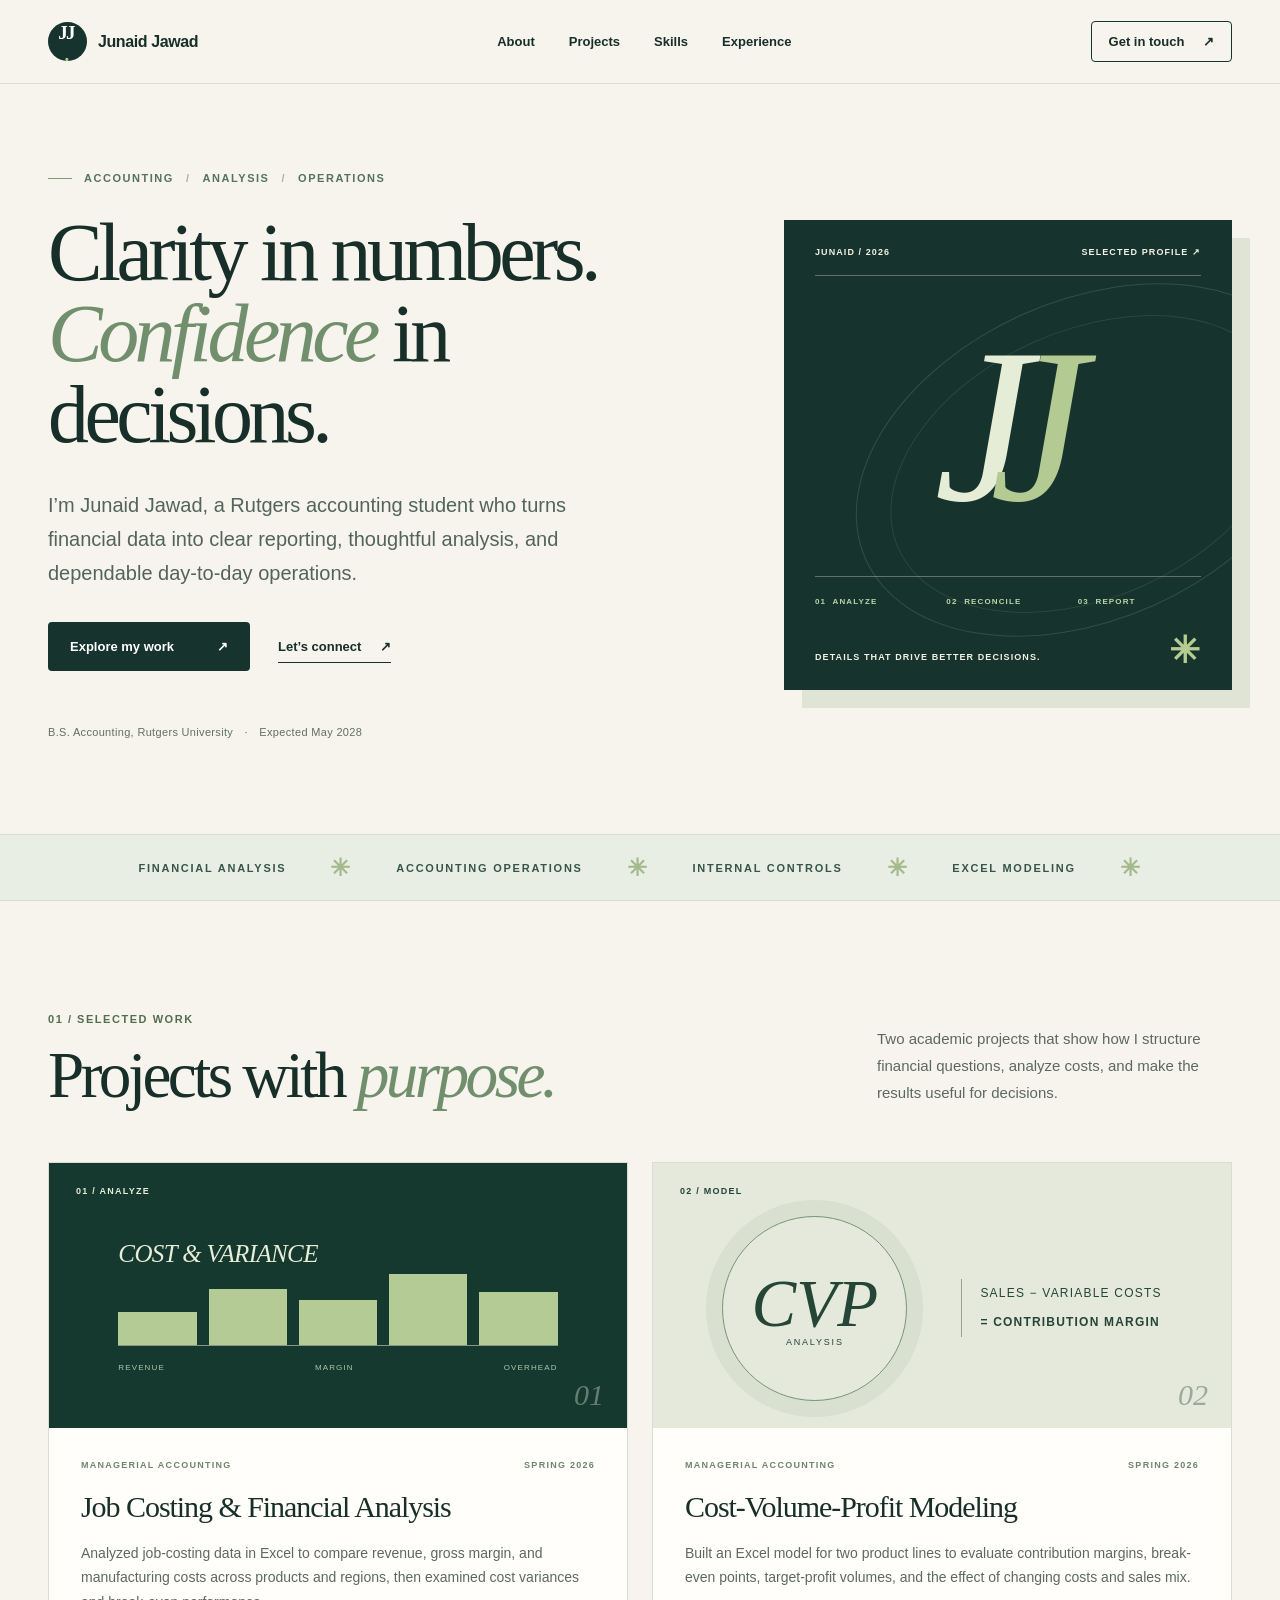
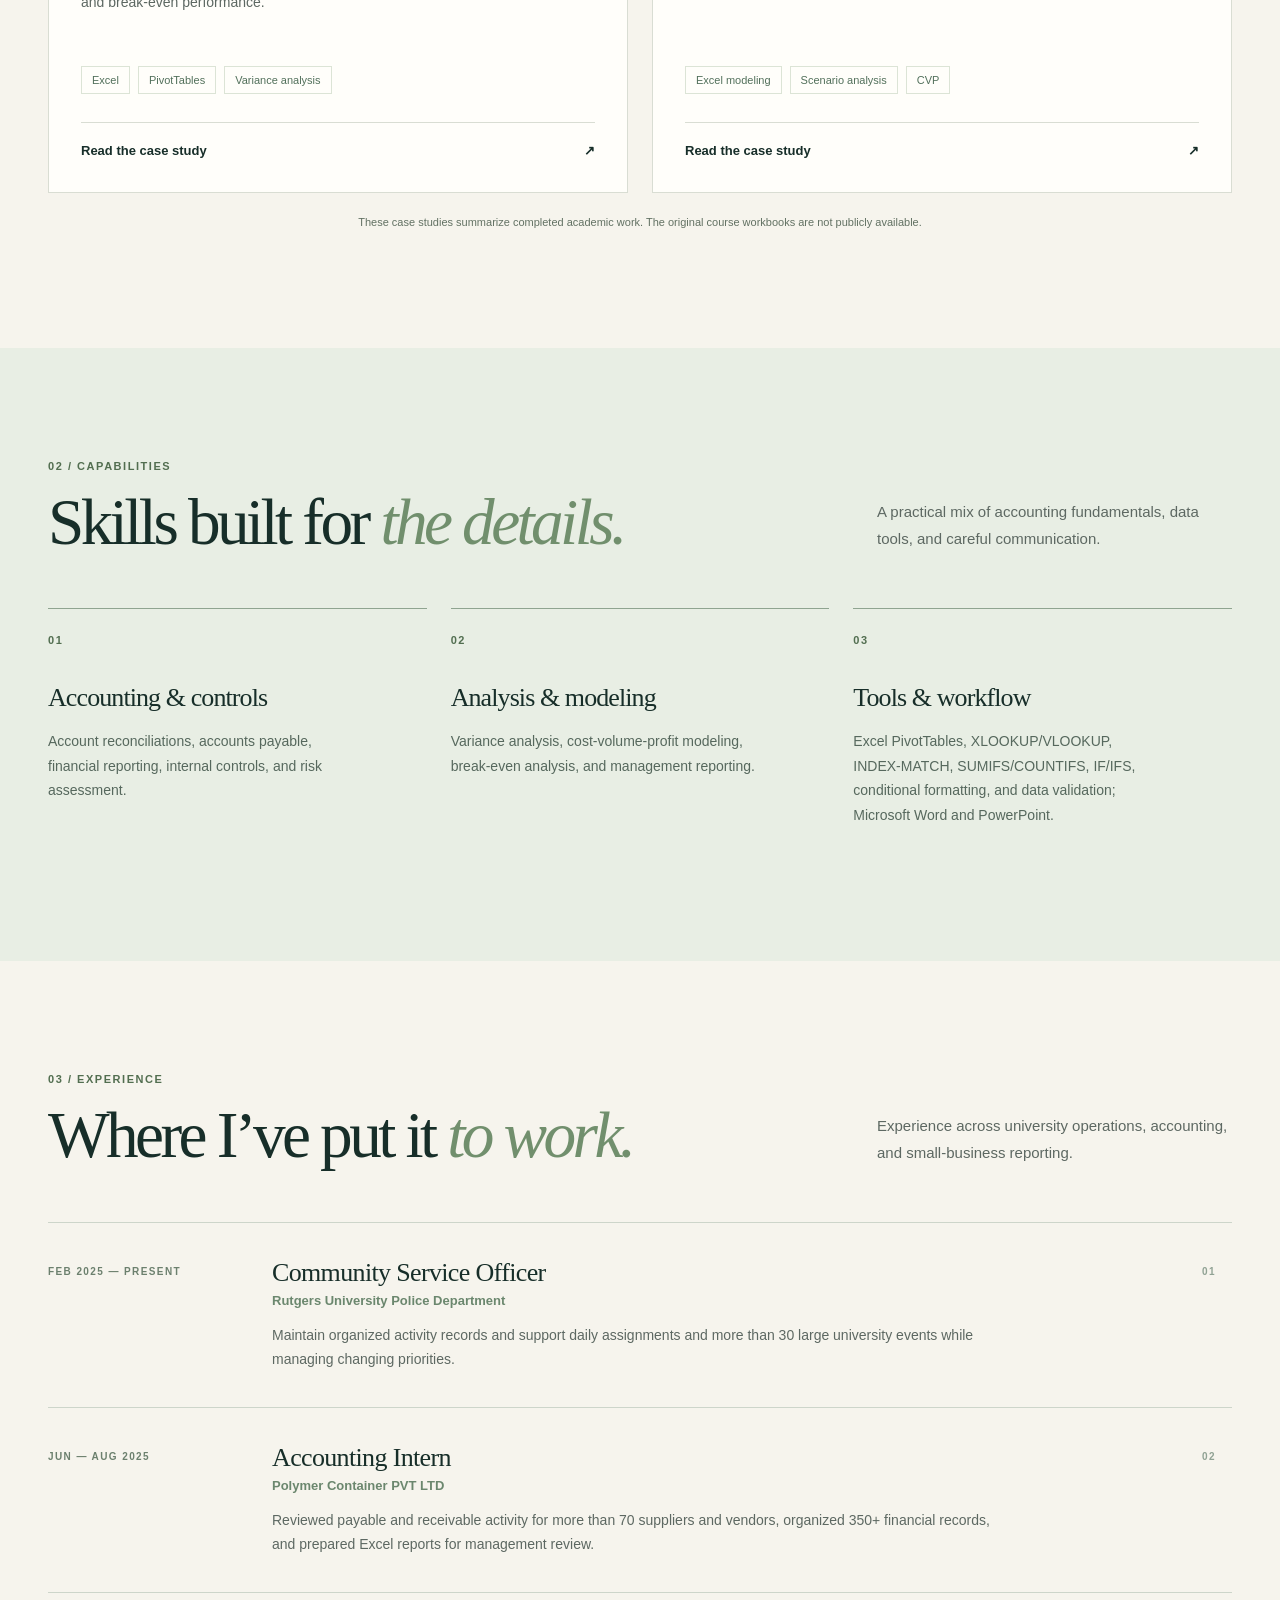
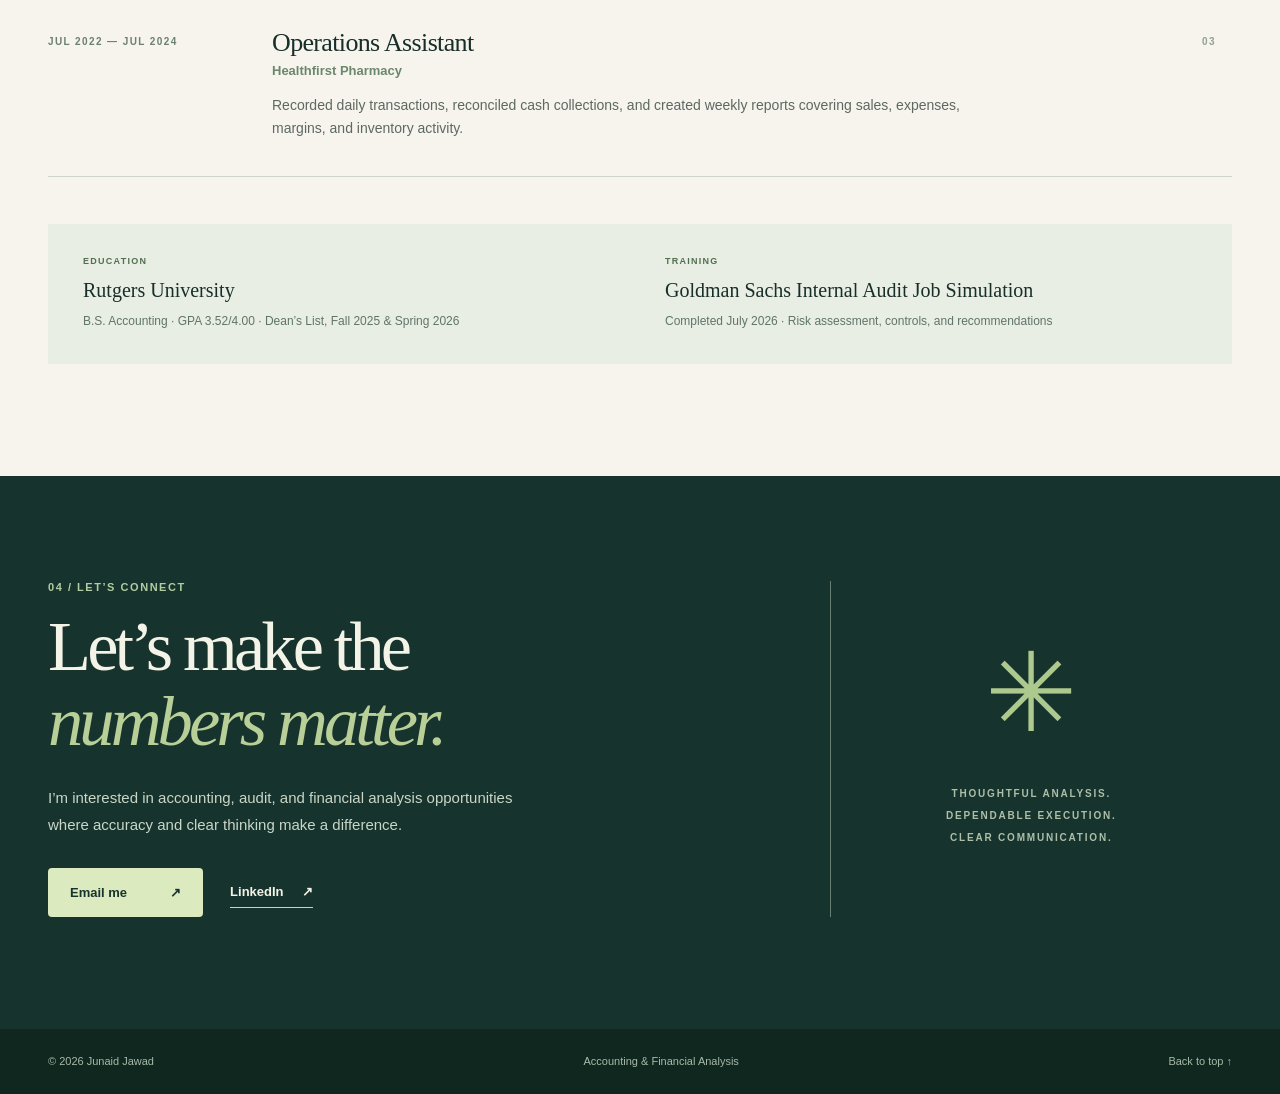
==== commit db90ed36: "Restore the original professional portfolio design" ====
--- a/index.html
+++ b/index.html
@@ -1,117 +1,73 @@
-<!doctype html>
-<html lang="en">
-<head>
-  <meta charset="utf-8">
-  <meta name="viewport" content="width=device-width, initial-scale=1">
-  <meta name="theme-color" content="#183c33">
-  <meta name="description" content="Rutgers accounting student with experience in financial reporting, reconciliations, Excel analysis, and operations. Explore selected projects and professional experience.">
-  <meta property="og:title" content="Junaid Jawad | Accounting & Financial Analysis">
-  <meta property="og:description" content="Rutgers accounting student with experience in financial reporting, reconciliations, Excel analysis, and operations. Explore selected projects and professional experience.">
-  <meta property="og:type" content="website">
-  <meta property="og:url" content="https://mj947-blip.github.io/junaid-jawad-portfolio/">
-  <link rel="canonical" href="https://mj947-blip.github.io/junaid-jawad-portfolio/">
-  <title>Junaid Jawad | Accounting & Financial Analysis</title>
-  <link rel="icon" href="favicon.svg" type="image/svg+xml">
-  <link rel="stylesheet" href="styles.css?v=3">
-  <script src="site.js?v=3" defer></script>
-</head>
-<body>
-  <a class="skip-link" href="#main">Skip to content</a>
-  <header class="site-header">
-    <nav class="nav wrap" aria-label="Main navigation">
-      <a class="brand" href="./" aria-label="Junaid Jawad, home">
-        <span class="brand-mark" aria-hidden="true">JJ</span>
-        <span>Junaid Jawad<small>ACCOUNTING &amp; FINANCIAL ANALYSIS</small></span>
-      </a>
-      <button class="menu-toggle" aria-expanded="false" aria-controls="navigation-links">Menu <span aria-hidden="true">+</span></button>
-      <div class="nav-links" id="navigation-links">
-        <a href="#about">About</a><a href="#projects">Projects</a><a href="#experience">Experience</a><a href="#skills">Skills</a><a href="resume.html">Résumé</a>
-        <a class="nav-contact" href="#contact">Let’s connect <span aria-hidden="true">↗</span></a>
-      </div>
-    </nav>
-  </header>
-
-  <main id="main">
-    <section class="hero wrap" id="about" aria-labelledby="hero-title">
-      <div class="hero-copy">
-        <p class="eyebrow"><span class="status-dot" aria-hidden="true"></span> ACCOUNTING STUDENT · RUTGERS UNIVERSITY</p>
-        <h1 id="hero-title">Junaid Jawad<span class="title-dot">.</span></h1>
-        <p class="hero-deck">Accounting, with<br><em>a sharper perspective.</em></p>
-        <p class="statement">I’m a Rutgers accounting student combining hands-on accounting experience with Excel analysis to support accurate reporting, sound controls, and informed business decisions.</p>
-        <div class="hero-actions">
-          <a class="button button-primary" href="#projects">View selected projects <span aria-hidden="true">↗</span></a>
-          <a class="button button-outline" href="resume.html">View résumé <span aria-hidden="true">↗</span></a>
-        </div>
-        <div class="hero-footnote"><span class="fine-rule" aria-hidden="true"></span><span>Accounting · Audit · Financial analysis</span></div>
-      </div>
-      <aside class="hero-visual" aria-label="Rutgers accounting student, GPA 3.52, expected graduation May 2028">
-        <div class="visual-scene" aria-hidden="true">
-          <div class="scene-grid"></div><div class="orbit orbit-one"></div><div class="orbit orbit-two"></div>
-          <div class="monogram-disc"><span>JJ<span class="disc-dot">.</span></span><small>PRECISION IN EVERY DETAIL</small></div>
-          <div class="floating-card school-card"><span class="school-icon">R</span><div><strong>Rutgers University</strong><small>B.S. Accounting</small></div><span class="verified-icon">✓</span></div>
-          <div class="floating-card focus-card"><span class="focus-icon">↗</span><div><strong>From detail to insight.</strong><small>Accounting · Analysis · Controls</small></div></div>
-          <span class="scene-label">A MIND FOR NUMBERS.<br>AN EYE FOR THE BIGGER PICTURE.</span>
-          <span class="scene-coordinate">JJ / 2026</span>
-        </div>
-        <div class="visual-credentials"><div><span>ACADEMIC PERFORMANCE</span><strong>3.52<small> / 4.00 GPA</small></strong><p>Dean’s List · Fall ’25 &amp; Spring ’26</p></div><div><span>LOOKING AHEAD</span><strong>2028<small> / May</small></strong><p>Expected graduation</p></div></div>
-      </aside>
-    </section>
-
-    <section class="evidence-band" aria-label="Experience at a glance"><div class="wrap evidence-grid">
-      <div class="evidence-intro"><p class="eyebrow">EXPERIENCE, IN CONTEXT</p><p>A foundation built<br>through practical work.</p></div>
-      <div class="evidence-item"><strong>70<span>+</span></strong><p>Suppliers &amp; vendors supported</p><small>Accounting internship · 2025</small></div>
-      <div class="evidence-item"><strong>350<span>+</span></strong><p>Financial records organized</p><small>Accounting internship · 2025</small></div>
-      <div class="evidence-item"><strong>30<span>+</span></strong><p>University events supported</p><small>Community service officer</small></div>
-    </div></section>
-
-    <section class="section wrap" id="projects" aria-labelledby="projects-title">
-      <div class="section-heading"><div><p class="eyebrow">01 / SELECTED PROJECTS</p><h2 id="projects-title">Analysis with a<br><em>business perspective.</em></h2></div><p class="section-description">Selected work from managerial accounting: turning raw data and operating assumptions into structured financial analysis.</p></div>
-      <div class="projects-grid">
-        <article class="project-card">
-          <div class="project-visual cost-visual" aria-hidden="true">
-            <div class="visual-top"><span>ANALYSIS NOTE / 01</span><span>SPRING 2026</span></div>
-            <div class="cost-diagram"><div><span>01</span><strong>Materials</strong></div><span class="diagram-plus">+</span><div><span>02</span><strong>Labor</strong></div><span class="diagram-plus">+</span><div><span>03</span><strong>Overhead</strong></div></div>
-            <div class="visual-bottom"><span>UNDERSTANDING THE COST OF A JOB</span><span>↗</span></div>
-          </div>
-          <div class="project-content"><p class="project-category">EXCEL ANALYSIS · MANAGERIAL ACCOUNTING</p><h3>Job Costing &amp;<br>Financial Analysis</h3><p>Examined revenue, margins, and manufacturing costs across products and regions, using Excel formulas and PivotTables to investigate performance and cost variances.</p><ul class="tags" aria-label="Project skills"><li>PivotTables</li><li>Cost analysis</li><li>Variance analysis</li></ul><a class="project-link" href="job-costing.html">Explore case study <span aria-hidden="true">↗</span><span class="sr-only">: Job Costing &amp; Financial Analysis</span></a></div>
-        </article>
-        <article class="project-card">
-          <div class="project-visual cvp-visual" aria-hidden="true">
-            <div class="visual-top"><span>MODELING NOTE / 02</span><span>SPRING 2026</span></div>
-            <div class="cvp-equation"><span>BREAK-EVEN VOLUME</span><strong>Fixed costs</strong><div class="equation-rule"></div><p>Contribution margin per unit</p></div>
-            <div class="visual-bottom"><span>CONNECTING COST, VOLUME &amp; PROFIT</span><span>↗</span></div>
-          </div>
-          <div class="project-content"><p class="project-category">EXCEL MODELING · SCENARIO ANALYSIS</p><h3>Cost-Volume-Profit<br>Modeling</h3><p>Built a model for two product lines to evaluate break-even points, target-profit volumes, and the profitability effects of supplier costs, sales mix, and contract terms.</p><ul class="tags" aria-label="Project skills"><li>Financial modeling</li><li>CVP analysis</li><li>Scenario planning</li></ul><a class="project-link" href="cvp-analysis.html">Explore case study <span aria-hidden="true">↗</span><span class="sr-only">: Cost-Volume-Profit Modeling</span></a></div>
-        </article>
-      </div>
-      <p class="section-note"><span aria-hidden="true">↳</span> Completed academic projects · Intro to Managerial Accounting · Rutgers University</p>
-    </section>
-
-    <section class="experience-section" id="experience" aria-labelledby="experience-title"><div class="wrap section">
-      <div class="section-heading"><div><p class="eyebrow">02 / PROFESSIONAL EXPERIENCE</p><h2 id="experience-title">Real experience.<br><em>Lasting perspective.</em></h2></div><a class="text-link" href="resume.html">View full résumé <span aria-hidden="true">↗</span></a></div>
-      <div class="experience-list">
-        <article class="experience-row"><div class="experience-context"><p>FEB 2025 — PRESENT</p><span>New Brunswick, NJ</span></div><div class="experience-details"><p class="organization">Rutgers University Police Department</p><h3>Community Service Officer</h3><p>Maintain detailed activity records and assignment documentation while coordinating daily responsibilities and supporting more than 30 large university events.</p><ul class="experience-tags"><li>Documentation</li><li>Coordination</li><li>Attention to detail</li></ul></div><span class="row-number" aria-hidden="true">01</span></article>
-        <article class="experience-row"><div class="experience-context"><p>JUN — AUG 2025</p><span>Faisalabad, Pakistan</span></div><div class="experience-details"><p class="organization">Polymer Container PVT LTD</p><h3>Accounting Intern</h3><p>Reviewed accounts payable, accounts receivable, invoices, and payments for 70+ suppliers and vendors. Organized 350+ financial records and prepared Excel reports supporting reconciliation, month-end activities, and management review.</p><ul class="experience-tags"><li>AP / AR</li><li>Reconciliations</li><li>Excel reporting</li></ul></div><span class="row-number" aria-hidden="true">02</span></article>
-        <article class="experience-row"><div class="experience-context"><p>JUL 2022 — JUL 2024</p><span>Faisalabad, Pakistan</span></div><div class="experience-details"><p class="organization">Healthfirst Pharmacy</p><h3>Operation Assistant</h3><p>Recorded sales, cash collections, purchases, and expenses. Performed end-of-day cash reconciliations and prepared weekly reports on margins and inventory to support management decisions.</p><ul class="experience-tags"><li>Cash reconciliation</li><li>Transaction records</li><li>Management reporting</li></ul></div><span class="row-number" aria-hidden="true">03</span></article>
-      </div>
-    </div></section>
-
-    <section class="section wrap" id="skills" aria-labelledby="skills-title">
-      <div class="section-heading"><div><p class="eyebrow">03 / CAPABILITIES</p><h2 id="skills-title">The skills behind<br><em>the work.</em></h2></div><p class="section-description">Accounting fundamentals supported by practical Excel skills, clear documentation, and a disciplined approach to analysis.</p></div>
-      <div class="skills-grid">
-        <article class="skill-card"><span class="skill-symbol" aria-hidden="true">01 /</span><h3>Accounting<br> &amp; reporting</h3><ul><li>Account reconciliations</li><li>Accounts payable &amp; receivable</li><li>Financial reporting</li><li>Internal controls</li><li>Risk assessment</li></ul></article>
-        <article class="skill-card"><span class="skill-symbol" aria-hidden="true">02 /</span><h3>Financial<br> analysis</h3><ul><li>Cost &amp; variance analysis</li><li>Cost-volume-profit modeling</li><li>Break-even analysis</li><li>Contribution margins</li><li>Scenario analysis</li></ul></article>
-        <article class="skill-card"><span class="skill-symbol" aria-hidden="true">03 /</span><h3>Excel<br> &amp; communication</h3><ul><li>PivotTables &amp; lookup functions</li><li>INDEX-MATCH, SUMIFS / COUNTIFS</li><li>IF / IFS &amp; conditional formatting</li><li>Data validation</li><li>Microsoft Word &amp; PowerPoint</li></ul></article>
-      </div>
-      <div class="training-panel"><span class="training-mark" aria-hidden="true">↗</span><div><p class="eyebrow">CONTINUING DEVELOPMENT · JULY 2026</p><h3>Goldman Sachs Internal Audit Job Simulation</h3><p>Completed a simulation focused on risk assessments, internal controls, credit risk, and compliance within Global Banking &amp; Markets.</p></div><a class="text-link" href="resume.html#training">View training <span aria-hidden="true">↗</span></a></div>
-    </section>
-
-    <section class="contact-section" id="contact" aria-labelledby="contact-title"><div class="wrap contact-layout"><div><p class="eyebrow">04 / CONTACT</p><h2 id="contact-title">A conversation is<br><em>a good place to start.</em></h2><p>I’m interested in accounting, audit, and financial analysis opportunities where I can contribute careful work and continue developing my skills.</p><a class="contact-email" href="mailto:junaid.jawad@rutgers.edu">junaid.jawad@rutgers.edu <span aria-hidden="true">↗</span></a></div><div class="contact-details"><span class="contact-mark" aria-hidden="true">JJ.</span><p>RUTGERS UNIVERSITY<br>B.S. ACCOUNTING · MAY 2028</p><a href="https://www.linkedin.com/in/muhammad-junaid-jawad/" target="_blank" rel="noopener noreferrer">Connect on LinkedIn <span aria-hidden="true">↗</span></a><a href="resume.html">View résumé <span aria-hidden="true">↗</span></a></div></div></section>
-  </main>
-  <footer class="site-footer"><div class="wrap footer-inner">
-    <a class="footer-name" href="./">Junaid Jawad<span>.</span></a>
-    <p>© 2026 Junaid Jawad <span class="footer-divider">/</span> Accounting &amp; Financial Analysis</p>
-    <a href="#main">Back to top <span aria-hidden="true">↑</span></a>
-  </div></footer>
-</body>
-</html>
+<!doctype html>
+<html lang="en">
+<head>
+  <meta charset="utf-8">
+  <meta name="viewport" content="width=device-width, initial-scale=1">
+  <meta name="theme-color" content="#17332d">
+  <meta name="description" content="Junaid Jawad is a Rutgers accounting student focused on financial analysis, clear reporting, and dependable operations.">
+  <title>Junaid Jawad | Accounting & Financial Analysis</title>
+  <link rel="icon" href="favicon.svg" type="image/svg+xml">
+  <link rel="stylesheet" href="styles.css">
+</head>
+<body>
+  <a class="skip-link" href="#main">Skip to content</a>
+  <header class="site-header">
+    <nav class="nav wrap" aria-label="Main navigation">
+      <a class="brand" href="./" aria-label="Junaid Jawad, home"><span class="brand-mark">JJ<span class="brand-dot">.</span></span><span class="brand-name">Junaid Jawad</span></a>
+      <div class="nav-links">
+        <a href="#about">About</a>
+        <a href="#projects">Projects</a>
+        <a href="#skills">Skills</a>
+        <a href="#experience">Experience</a>
+      </div>
+      <a class="nav-contact" href="mailto:junaid.jawad@rutgers.edu">Get in touch <span aria-hidden="true">↗</span></a>
+    </nav>
+  </header>
+
+  <main id="main">
+    <section class="hero wrap" id="about" aria-labelledby="hero-title">
+      <div class="hero-copy">
+        <p class="eyebrow"><span class="eyebrow-line"></span> ACCOUNTING <span class="bullet">/</span> ANALYSIS <span class="bullet">/</span> OPERATIONS</p>
+        <h1 id="hero-title">Clarity in numbers.<br><em>Confidence</em> in decisions.</h1>
+        <p class="statement">I’m Junaid Jawad, a Rutgers accounting student who turns financial data into clear reporting, thoughtful analysis, and dependable day-to-day operations.</p>
+        <div class="hero-actions">
+          <a class="button button-primary" href="#projects">Explore my work <span aria-hidden="true">↗</span></a>
+          <a class="text-link" href="mailto:junaid.jawad@rutgers.edu">Let’s connect <span aria-hidden="true">↗</span></a>
+        </div>
+        <p class="hero-meta">B.S. Accounting, Rutgers University <span aria-hidden="true">·</span> Expected May 2028</p>
+      </div>
+      <div class="hero-art" aria-label="Abstract accounting ledger illustration" role="img">
+        <div class="art-top"><span>JUNAID / 2026</span><span>SELECTED PROFILE <span aria-hidden="true">↗</span></span></div>
+        <div class="art-monogram">J<span>J</span></div>
+        <div class="art-rule"></div>
+        <div class="art-grid"><span>01&nbsp; ANALYZE</span><span>02&nbsp; RECONCILE</span><span>03&nbsp; REPORT</span></div>
+        <div class="art-bottom"><span>DETAILS THAT DRIVE BETTER DECISIONS.</span><span class="art-spark" aria-hidden="true">✳</span></div>
+      </div>
+    </section>
+
+    <div class="marquee" aria-hidden="true"><div class="marquee-inner"><span>FINANCIAL ANALYSIS</span><i>✳</i><span>ACCOUNTING OPERATIONS</span><i>✳</i><span>INTERNAL CONTROLS</span><i>✳</i><span>EXCEL MODELING</span><i>✳</i></div></div>
+
+    <section class="section wrap" id="projects" aria-labelledby="projects-title">
+      <div class="section-intro"><div><p class="section-kicker">01 / SELECTED WORK</p><h2 id="projects-title">Projects with <em>purpose.</em></h2></div><p class="section-description">Two academic projects that show how I structure financial questions, analyze costs, and make the results useful for decisions.</p></div>
+      <div class="project-grid">
+        <article class="project-card project-card-dark">
+          <div class="project-visual visual-analysis" aria-hidden="true"><div class="visual-label">01 / ANALYZE</div><div class="analysis-lines"><div class="analysis-title">COST &amp; VARIANCE</div><div class="analysis-bars"><span></span><span></span><span></span><span></span><span></span></div><div class="analysis-axis"><span>REVENUE</span><span>MARGIN</span><span>OVERHEAD</span></div></div><div class="visual-number">01</div></div>
+          <div class="project-body"><p class="project-meta">MANAGERIAL ACCOUNTING <span>SPRING 2026</span></p><h3>Job Costing &amp; Financial Analysis</h3><p>Analyzed job-costing data in Excel to compare revenue, gross margin, and manufacturing costs across products and regions, then examined cost variances and break-even performance.</p><div class="tag-row"><span>Excel</span><span>PivotTables</span><span>Variance analysis</span></div><a class="project-link" href="job-costing.html">Read the case study <span aria-hidden="true">↗</span></a></div>
+        </article>
+        <article class="project-card project-card-light">
+          <div class="project-visual visual-cvp" aria-hidden="true"><div class="visual-label">02 / MODEL</div><div class="cvp-diagram"><div class="cvp-circle"><span>CVP</span><small>ANALYSIS</small></div><div class="cvp-formula">SALES − VARIABLE COSTS<br><span>= CONTRIBUTION MARGIN</span></div></div><div class="visual-number">02</div></div>
+          <div class="project-body"><p class="project-meta">MANAGERIAL ACCOUNTING <span>SPRING 2026</span></p><h3>Cost-Volume-Profit Modeling</h3><p>Built an Excel model for two product lines to evaluate contribution margins, break-even points, target-profit volumes, and the effect of changing costs and sales mix.</p><div class="tag-row"><span>Excel modeling</span><span>Scenario analysis</span><span>CVP</span></div><a class="project-link" href="cvp-analysis.html">Read the case study <span aria-hidden="true">↗</span></a></div>
+        </article>
+      </div>
+      <p class="project-note">These case studies summarize completed academic work. The original course workbooks are not publicly available.</p>
+    </section>
+
+    <section class="skills-section" id="skills" aria-labelledby="skills-title"><div class="wrap"><div class="section-intro"><div><p class="section-kicker">02 / CAPABILITIES</p><h2 id="skills-title">Skills built for <em>the details.</em></h2></div><p class="section-description">A practical mix of accounting fundamentals, data tools, and careful communication.</p></div><div class="skills-grid"><div class="skill-group"><span class="skill-num">01</span><h3>Accounting &amp; controls</h3><p>Account reconciliations, accounts payable, financial reporting, internal controls, and risk assessment.</p></div><div class="skill-group"><span class="skill-num">02</span><h3>Analysis &amp; modeling</h3><p>Variance analysis, cost-volume-profit modeling, break-even analysis, and management reporting.</p></div><div class="skill-group"><span class="skill-num">03</span><h3>Tools &amp; workflow</h3><p>Excel PivotTables, XLOOKUP/VLOOKUP, INDEX-MATCH, SUMIFS/COUNTIFS, IF/IFS, conditional formatting, and data validation; Microsoft Word and PowerPoint.</p></div></div></div></section>
+
+    <section class="section experience-section wrap" id="experience" aria-labelledby="experience-title"><div class="section-intro"><div><p class="section-kicker">03 / EXPERIENCE</p><h2 id="experience-title">Where I’ve put it <em>to work.</em></h2></div><p class="section-description">Experience across university operations, accounting, and small-business reporting.</p></div><div class="experience-list"><article class="experience-row"><div class="experience-date">FEB 2025 — PRESENT</div><div><h3>Community Service Officer</h3><p class="experience-place">Rutgers University Police Department</p><p>Maintain organized activity records and support daily assignments and more than 30 large university events while managing changing priorities.</p></div><span class="experience-index">01</span></article><article class="experience-row"><div class="experience-date">JUN — AUG 2025</div><div><h3>Accounting Intern</h3><p class="experience-place">Polymer Container PVT LTD</p><p>Reviewed payable and receivable activity for more than 70 suppliers and vendors, organized 350+ financial records, and prepared Excel reports for management review.</p></div><span class="experience-index">02</span></article><article class="experience-row"><div class="experience-date">JUL 2022 — JUL 2024</div><div><h3>Operations Assistant</h3><p class="experience-place">Healthfirst Pharmacy</p><p>Recorded daily transactions, reconciled cash collections, and created weekly reports covering sales, expenses, margins, and inventory activity.</p></div><span class="experience-index">03</span></article></div><div class="education-strip"><div><span class="strip-label">EDUCATION</span><strong>Rutgers University</strong><p>B.S. Accounting · GPA 3.52/4.00 · Dean’s List, Fall 2025 &amp; Spring 2026</p></div><div><span class="strip-label">TRAINING</span><strong>Goldman Sachs Internal Audit Job Simulation</strong><p>Completed July 2026 · Risk assessment, controls, and recommendations</p></div></div></section>
+
+    <section class="contact-section" id="contact" aria-labelledby="contact-title"><div class="wrap contact-layout"><div><p class="section-kicker">04 / LET’S CONNECT</p><h2 id="contact-title">Let’s make the<br><em>numbers matter.</em></h2><p>I’m interested in accounting, audit, and financial analysis opportunities where accuracy and clear thinking make a difference.</p><div class="contact-actions"><a class="button button-light" href="mailto:junaid.jawad@rutgers.edu">Email me <span aria-hidden="true">↗</span></a><a class="contact-link" href="https://www.linkedin.com/in/muhammad-junaid-jawad/" target="_blank" rel="noopener noreferrer">LinkedIn <span aria-hidden="true">↗</span></a></div></div><div class="contact-aside"><span class="contact-glyph" aria-hidden="true">✳</span><p>THOUGHTFUL ANALYSIS.<br>DEPENDABLE EXECUTION.<br>CLEAR COMMUNICATION.</p></div></div></section>
+  </main>
+  <footer class="site-footer"><div class="wrap footer-inner"><span>© 2026 Junaid Jawad</span><span>Accounting &amp; Financial Analysis</span><a href="#main">Back to top ↑</a></div></footer>
+</body>
+</html>
--- a/styles.css
+++ b/styles.css
@@ -1,727 +1,7 @@
-/* Junaid Jawad — editorial portfolio system */
-:root {
-  --ink: #18392f;
-  --muted: #627169;
-  --paper: #fbfaf6;
-  --canvas: #f3f2ec;
-  --forest: #183c33;
-  --dark: #102d26;
-  --sage: #769072;
-  --sage-light: #e6ebe1;
-  --gold: #c1a775;
-  --line: #d7ddd2;
-  --serif: Georgia, "Times New Roman", serif;
-  --sans: "Segoe UI", Arial, sans-serif;
-}
-* { box-sizing: border-box; }
-html { scroll-behavior: smooth; scroll-padding-top: 110px; }
-body { margin: 0; background: var(--paper); color: var(--ink); font: 15px/1.7 var(--sans); -webkit-font-smoothing: antialiased; }
-a { color: inherit; text-decoration: none; }
-button { font: inherit; cursor: pointer; }
-a, button { -webkit-tap-highlight-color: transparent; }
-a:focus-visible, button:focus-visible { outline: 3px solid #9b7440; outline-offset: 6px; }
-::selection { background: #d6dfc5; color: var(--dark); }
-h1, h2, h3, p, ul, ol, dl { margin-top: 0; }
-h1, h2, h3 { font-weight: 400; }
-h1, h2 { font-family: var(--serif); letter-spacing: -.055em; line-height: 1.1; }
-h3 { line-height: 1.25; }
-em { color: #6a8567; font-weight: 400; }
-.wrap { width: min(1280px, calc(100% - 112px)); margin-inline: auto; }
-.sr-only { position: absolute; width: 1px; height: 1px; padding: 0; margin: -1px; overflow: hidden; clip: rect(0,0,0,0); white-space: nowrap; border: 0; }
-.skip-link { position: fixed; z-index: 100; top: -70px; left: 16px; padding: 12px 20px; background: white; }
-.skip-link:focus { top: 10px; }
-.eyebrow { font-size: 10px; font-weight: 600; letter-spacing: .15em; line-height: 1.6; color: #536d56; margin-bottom: 20px; }
-.site-header { position: sticky; top: 0; z-index: 30; background: rgba(251,250,246,.96); border-bottom: 1px solid var(--line); backdrop-filter: blur(14px); }
-.nav { min-height: 90px; display: flex; align-items: center; justify-content: space-between; gap: 40px; }
-.brand { display: flex; align-items: center; gap: 13px; font-size: 15px; font-weight: 600; line-height: 1.4; white-space: nowrap; }
-.brand-mark { display: grid; place-items: center; width: 43px; height: 43px; border: 1px solid #a5b39c; font: italic 25px var(--serif); letter-spacing: -.13em; padding-right: 4px; }
-.brand small { display: block; font-size: 7.5px; font-weight: 500; letter-spacing: .15em; margin-top: 4px; color: var(--muted); }
-.nav-links { display: flex; gap: 28px; align-items: center; font-size: 12px; }
-.nav-links > a { position: relative; transition: color .2s; }
-.nav-links > a:not(.nav-contact)::after { position: absolute; content: ""; height: 1px; background: var(--forest); left: 0; bottom: -7px; width: 0; transition: width .2s; }
-.nav-links > a:hover::after, .nav-links > a[aria-current]::after { width: 100%; }
-.nav-contact { display: flex; gap: 20px; border: 1px solid #a5b39c; padding: 10px 17px; }
-.nav-contact:hover { color: #6b8063; }
-.menu-toggle { display: none; background: none; border: 0; color: var(--ink); }
-.hero { display: grid; grid-template-columns: minmax(0,1.2fr) minmax(340px,.8fr); gap: 85px; align-items: center; padding-block: 80px 84px; }
-.hero-copy .eyebrow { display: flex; gap: 9px; align-items: center; font-size: 9px; margin-bottom: 25px; }
-.status-dot { flex: none; width: 6px; height: 6px; background: #7b9569; border-radius: 50%; }
-.hero h1 { font-size: clamp(68px,6.4vw,96px); margin: 0 0 20px; line-height: 1.05; letter-spacing: -.065em; }
-.title-dot { color: #779267; }
-.hero-deck { font: 42px/1.12 var(--serif); letter-spacing: -.04em; margin-bottom: 24px; }
-.statement { max-width: 555px; font-size: 16px; color: #5c6c62; line-height: 1.85; margin-bottom: 31px; }
-.hero-actions { display: flex; gap: 12px; flex-wrap: wrap; }
-.button { display: inline-flex; justify-content: center; align-items: center; gap: 25px; padding: 14px 19px; font-size: 12px; font-weight: 600; border: 1px solid transparent; transition: background .2s, border-color .2s, transform .2s; }
-.button-primary { color: white; background: var(--forest); }
-.button-primary:hover { background: #2d5746; transform: translateY(-2px); }
-.button-outline { border-color: #bdc9b6; background: transparent; }
-.button-outline:hover { background: #e9eee2; border-color: #a2b396; }
-.hero-footnote { display: flex; align-items: center; gap: 12px; margin-top: 31px; color: #6b786e; font-size: 10px; letter-spacing: .03em; }
-.fine-rule { width: 30px; height: 1px; background: #9eaf91; }
-.profile-card { color: #f0f2e8; background: var(--forest); padding: 26px 32px 23px; box-shadow: 12px 12px 0 #e5e8dd; position: relative; }
-.profile-card::before { content: ""; position: absolute; top: -5px; left: 0; width: 70px; height: 5px; background: #b5aa86; }
-.profile-top { display: flex; justify-content: space-between; gap: 10px; padding-bottom: 24px; border-bottom: 1px solid #50685a; color: #c2d1ba; font-size: 8px; letter-spacing: .14em; }
-.profile-university { display: flex; gap: 14px; align-items: center; padding-top: 29px; }
-.university-mark { background: #e2e8d6; color: var(--forest); font: 32px var(--serif); width: 43px; height: 48px; display: grid; place-items: center; }
-.profile-university h2 { font-size: 23px; letter-spacing: -.025em; margin-bottom: 5px; }
-.profile-university p { font-size: 9px; color: #bdcdb8; margin-bottom: 0; }
-.profile-degree { padding-block: 32px 28px; }
-.profile-degree p { margin: 0 0 3px; font-size: 12px; color: #c3d1bb; }
-.profile-degree strong { display: block; font: 45px/1.1 var(--serif); letter-spacing: -.045em; }
-.profile-degree > span { font-size: 10px; color: #bdcdb8; display: block; margin-top: 11px; }
-.profile-stats { border-block: 1px solid #50685a; display: grid; grid-template-columns: .9fr 1.1fr; padding-block: 20px; gap: 18px; }
-.profile-stats > div + div { padding-left: 24px; border-left: 1px solid #50685a; }
-.profile-stats strong { font: 28px var(--serif); letter-spacing: -.03em; white-space: nowrap; }
-.profile-stats strong > span { font: 11px var(--sans); letter-spacing: 0; margin-left: 5px; color: #c4d2bb; }
-.profile-stats p { color: #c4d2bb; font-size: 7px; letter-spacing: .1em; margin: 8px 0 0; white-space: nowrap; }
-.profile-focus { display: flex; gap: 28px; justify-content: space-between; padding-block: 24px; }
-.profile-focus > span { max-width: 80px; color: #c3d1bb; font-size: 8px; letter-spacing: .13em; padding-top: 2px; }
-.profile-focus p { font-size: 11px; line-height: 1.8; margin-bottom: 0; }
-.profile-bottom { display: flex; justify-content: space-between; align-items: end; border-top: 1px solid #50685a; padding-top: 18px; color: #bbcb9f; }
-.profile-bottom span { font-size: 6.5px; letter-spacing: .11em; }
-.evidence-band { background: #ecefe6; border-block: 1px solid #d8dfd0; }
-.evidence-grid { display: grid; grid-template-columns: 1.1fr repeat(3,1fr); padding-block: 29px; align-items: center; }
-.evidence-intro { padding-right: 30px; }
-.evidence-intro .eyebrow { margin-bottom: 8px; font-size: 8px; }
-.evidence-intro > p:last-child { margin-bottom: 0; font: 20px/1.25 var(--serif); letter-spacing: -.03em; }
-.evidence-item { border-left: 1px solid #c7d1c0; padding-left: 35px; }
-.evidence-item strong { display: block; font: 39px/1 var(--serif); letter-spacing: -.055em; }
-.evidence-item strong span { color: #738c61; font-size: 26px; margin-left: 3px; }
-.evidence-item p { margin: 8px 0 1px; font-size: 11px; font-weight: 500; }
-.evidence-item small { color: #677a64; font-size: 9px; }
-.section { padding-block: 100px; }
-.section-heading { display: flex; justify-content: space-between; align-items: end; gap: 65px; margin-bottom: 45px; }
-.section-heading .eyebrow { margin-bottom: 17px; }
-.section-heading h2 { font-size: clamp(42px,4.4vw,64px); margin-bottom: 0; }
-.section-description { font-size: 14px; line-height: 1.8; max-width: 335px; color: var(--muted); margin-bottom: 6px; }
-.projects-grid { display: grid; grid-template-columns: repeat(2,minmax(0,1fr)); gap: 28px; }
-.project-card { border: 1px solid var(--line); background: #fffefa; min-width: 0; transition: box-shadow .25s, transform .25s; }
-.project-card:hover { transform: translateY(-4px); box-shadow: 0 18px 34px rgba(22,45,29,.065); }
-.project-visual { height: 235px; padding: 22px 26px; display: flex; flex-direction: column; justify-content: space-between; position: relative; overflow: hidden; }
-.cost-visual { background: #183d32; color: #e0e8d5; }
-.cvp-visual { background: #e7ebdd; color: #284c37; }
-.visual-top, .visual-bottom { display: flex; justify-content: space-between; font-size: 8px; letter-spacing: .12em; }
-.visual-bottom { padding-top: 13px; border-top: 1px solid rgba(141,163,116,.45); align-items: center; font-size: 7px; }
-.visual-bottom > span:last-child { font-size: 17px; }
-.cost-diagram { display: flex; gap: 12px; align-items: center; justify-content: space-around; }
-.cost-diagram > div { display: flex; flex-direction: column; border-bottom: 1px solid #72866a; padding-bottom: 11px; flex: 1; }
-.cost-diagram > div > span { font-size: 9px; color: #b6cba5; margin-bottom: 13px; }
-.cost-diagram strong { font: 27px var(--serif); letter-spacing: -.035em; }
-.diagram-plus { font: 19px var(--serif); color: #aabe95; padding-top: 27px; }
-.cvp-equation { text-align: center; width: 70%; align-self: center; }
-.cvp-equation > span { font-size: 7px; letter-spacing: .13em; }
-.cvp-equation strong { display: block; font: 29px var(--serif); margin-top: 10px; }
-.equation-rule { height: 1px; width: 210px; max-width: 100%; background: #8ea081; margin: 11px auto; }
-.cvp-equation p { font: italic 17px var(--serif); margin: 0; }
-.project-content { padding: 30px 32px 0; }
-.project-category { font-size: 8px; font-weight: 600; letter-spacing: .11em; color: #5c7853; margin-bottom: 14px; }
-.project-content h3 { font: 34px/1.15 var(--serif); letter-spacing: -.035em; margin-bottom: 20px; }
-.project-content > p:not(.project-category) { font-size: 14px; line-height: 1.8; color: var(--muted); margin-bottom: 23px; min-height: 100px; }
-.tags { list-style: none; display: flex; flex-wrap: wrap; gap: 8px; margin: 0 0 28px; padding: 0; }
-.tags li { background: #eef1e8; color: #587151; font-size: 10px; padding: 4px 9px; }
-.project-link { border-top: 1px solid var(--line); display: flex; justify-content: space-between; padding-block: 19px; font-size: 12px; font-weight: 600; }
-.project-link:hover { color: #6c845e; }
-.project-link > span:not(.sr-only) { font-size: 16px; }
-.section-note { margin: 23px 0 0; font-size: 10px; color: #64745f; }
-.section-note span { margin-right: 8px; }
-.experience-section { background: #f0f2e9; border-block: 1px solid #dce2d3; }
-.text-link { display: inline-flex; gap: 26px; border-bottom: 1px solid #9cac90; padding-bottom: 6px; font-size: 12px; white-space: nowrap; }
-.text-link:hover { color: #73886a; }
-.experience-list { border-top: 1px solid #bccbb2; }
-.experience-row { display: grid; grid-template-columns: 230px 1fr 25px; gap: 50px; padding-block: 34px; border-bottom: 1px solid #cdd7c4; }
-.experience-context p { font-size: 10px; letter-spacing: .065em; margin-bottom: 6px; padding-top: 4px; color: #4d6b50; }
-.experience-context > span { font-size: 11px; color: #6c7e64; }
-.organization { font-size: 11px; color: #526f4e; font-weight: 600; margin-bottom: 7px; }
-.experience-details h3 { font: 28px var(--serif); letter-spacing: -.025em; margin-bottom: 15px; }
-.experience-details > p:not(.organization) { max-width: 720px; font-size: 14px; color: #5e725a; line-height: 1.85; margin-bottom: 17px; }
-.experience-tags { list-style: none; padding: 0; margin-bottom: 0; display: flex; flex-wrap: wrap; gap: 18px; }
-.experience-tags li { font-size: 9px; color: #607e56; }
-.experience-tags li::before { content: "·"; margin-right: 9px; }
-.row-number { font: italic 19px var(--serif); color: #6c8562; }
-.skills-grid { display: grid; grid-template-columns: repeat(3,1fr); border: 1px solid var(--line); }
-.skill-card { padding: 30px 32px; }
-.skill-card + .skill-card { border-left: 1px solid var(--line); }
-.skill-symbol { color: #6a865d; font-size: 10px; display: block; margin-bottom: 28px; }
-.skill-card h3 { font: 31px/1.12 var(--serif); letter-spacing: -.04em; margin-bottom: 23px; }
-.skill-card ul { list-style: none; padding: 0; margin: 0; font-size: 12px; color: #62735b; }
-.skill-card li + li { margin-top: 8px; }
-.training-panel { border-bottom: 1px solid var(--line); display: flex; gap: 26px; align-items: center; padding-block: 34px; }
-.training-mark { width: 48px; height: 48px; border: 1px solid #bac8ac; display: grid; place-items: center; font-size: 24px; color: #789366; flex: none; }
-.training-panel .eyebrow { margin-bottom: 9px; font-size: 8px; }
-.training-panel h3 { font: 22px var(--serif); letter-spacing: -.02em; margin-bottom: 9px; }
-.training-panel p:not(.eyebrow) { font-size: 12px; color: #63745c; max-width: 680px; margin-bottom: 0; }
-.training-panel .text-link { margin-left: auto; }
-.contact-section { background: var(--forest); color: #f3f2e8; padding-block: 86px; }
-.contact-layout { display: grid; grid-template-columns: 1fr 270px; gap: 100px; }
-.contact-section .eyebrow { color: #bfd0a9; }
-.contact-section h2 { font-size: clamp(43px,4.5vw,65px); margin-bottom: 27px; }
-.contact-section h2 em { color: #c0cfaa; }
-.contact-section p:not(.eyebrow) { color: #c6d2bb; max-width: 565px; font-size: 14px; line-height: 1.9; }
-.contact-email { display: inline-flex; gap: 55px; font-size: 21px; border-bottom: 1px solid #7e9570; padding-bottom: 9px; margin-top: 16px; }
-.contact-email:hover { color: #cee1b0; }
-.contact-details { border-left: 1px solid #59764e; padding-left: 54px; display: flex; flex-direction: column; justify-content: center; }
-.contact-mark { font: italic 70px/1 var(--serif); letter-spacing: -.09em; color: #c7d6b4; margin-bottom: 30px; }
-.contact-details p { font-size: 8px!important; letter-spacing: .13em; margin-bottom: 23px; }
-.contact-details a { font-size: 11px; padding-block: 9px; border-top: 1px solid #577047; display: flex; justify-content: space-between; }
-.contact-details a:hover { color: #cce3a9; }
-.site-footer { background: var(--dark); color: #b6c7a9; }
-.footer-inner { min-height: 85px; display: flex; align-items: center; justify-content: space-between; gap: 30px; font-size: 10px; }
-.footer-name { font: 24px var(--serif); letter-spacing: -.04em; color: #e4eadb; }
-.footer-name > span { color: #99b57f; }
-.footer-inner p { margin: 0; font-size: 9px; }
-.footer-divider { margin-inline: 15px; }
-.footer-inner > a:last-child:hover { color: white; }
-.case-main { padding-block: 45px 100px; }
-.back-link { display: inline-block; font-size: 9px; font-weight: 600; letter-spacing: .12em; color: #617e55; margin-bottom: 45px; }
-.back-link:hover { color: #183c33; }
-.case-header { max-width: 1050px; margin-bottom: 48px; }
-.case-header h1 { font-size: clamp(50px,6vw,83px); margin-bottom: 24px; }
-.case-lead { max-width: 740px; font-size: 19px; line-height: 1.8; color: #61715c; margin-bottom: 0; }
-.case-metadata { display: grid; grid-template-columns: 1fr 1fr 1.2fr; gap: 25px; padding-block: 25px; border-block: 1px solid #bbcbb0; margin-bottom: 60px; }
-.case-metadata dt { font-size: 8px; letter-spacing: .13em; color: #648457; margin-bottom: 9px; }
-.case-metadata dd { margin: 0; font-size: 12px; }
-.case-layout { display: grid; grid-template-columns: 230px minmax(0,1fr); gap: 80px; }
-.case-contents { align-self: start; position: sticky; top: 135px; }
-.case-contents .eyebrow { font-size: 8px; margin-bottom: 20px; }
-.case-contents nav { display: flex; flex-direction: column; }
-.case-contents nav a { font-size: 12px; padding-block: 9px; border-bottom: 1px solid var(--line); }
-.case-contents nav a:hover { color: #729460; }
-.case-contents > p:last-child { margin-top: 24px; font-size: 10px; color: #647c5a; line-height: 1.8; }
-.case-prose { max-width: 820px; }
-.case-prose > section + section { margin-top: 45px; padding-top: 43px; border-top: 1px solid var(--line); }
-.case-prose .eyebrow { font-size: 8px; margin-bottom: 13px; }
-.case-prose h2 { font-size: 35px; letter-spacing: -.035em; margin-bottom: 20px; }
-.case-prose p { color: #5e7355; line-height: 1.9; font-size: 15px; }
-.approach-list { list-style: none; padding: 0; margin: 27px 0 0; }
-.approach-list li { display: flex; gap: 24px; }
-.approach-list li + li { margin-top: 25px; }
-.approach-list li > span { width: 30px; height: 30px; border: 1px solid #bacdab; display: grid; place-items: center; flex: none; color: #728d64; font-size: 9px; }
-.approach-list h3 { font: 22px var(--serif); margin-bottom: 8px; }
-.approach-list p { font-size: 14px; margin-bottom: 0; }
-.analysis-table { border-collapse: collapse; width: 100%; font-size: 13px; }
-.analysis-table tr { border-bottom: 1px solid var(--line); }
-.analysis-table th { width: 35%; font-weight: 500; text-align: left; padding: 18px 25px 18px 0; vertical-align: top; }
-.analysis-table td { color: #61735a; padding: 18px 0; line-height: 1.8; }
-.source-note { font-size: 11px!important; padding: 17px 20px; border-left: 2px solid #a4bb91; background: #eef2e6; margin-top: 24px; }
-.next-project { background: #e9eee0; padding: 35px 40px; margin-top: 70px; display: flex; justify-content: space-between; align-items: center; gap: 35px; }
-.next-project .eyebrow { font-size: 8px; margin-bottom: 12px; }
-.next-project h2 { font-size: 35px; margin: 0; letter-spacing: -.035em; }
-.next-project > span { font-size: 35px; color: #64854f; transition: transform .2s; }
-.next-project:hover > span { transform: translate(4px,-4px); }
-.resume-main { max-width: 1050px; padding-block: 35px 80px; }
-.resume-toolbar { display: flex; justify-content: space-between; align-items: center; gap: 24px; margin-bottom: 32px; }
-.resume-toolbar .back-link { margin-bottom: 0; }
-.print-button { display: none; }
-.js .print-button { display: inline-flex; }
-.resume-sheet { border: 1px solid var(--line); padding: 60px 70px; background: #fffefa; }
-.resume-header { border-bottom: 2px solid var(--forest); padding-bottom: 25px; margin-bottom: 30px; }
-.resume-header .eyebrow { margin-bottom: 15px; }
-.resume-header h1 { font-size: 65px; margin-bottom: 13px; }
-.resume-header h1 > span { color: var(--sage); }
-.resume-header > p:not(.eyebrow) { font-size: 14px; color: #637759; margin-bottom: 15px; }
-.resume-contact { display: flex; flex-wrap: wrap; gap: 10px 25px; font-size: 11px; }
-.resume-contact a { text-decoration: underline; text-underline-offset: 3px; }
-.resume-sheet > section + section { border-top: 1px solid var(--line); padding-top: 23px; margin-top: 23px; }
-.resume-sheet section h2 { font: 11px var(--sans); letter-spacing: .13em; text-transform: uppercase; font-weight: 700; margin-bottom: 17px; color: #5d8050; }
-.resume-entry + .resume-entry { margin-top: 23px; }
-.resume-entry-heading { display: flex; justify-content: space-between; gap: 20px; margin-bottom: 4px; }
-.resume-entry-heading h3 { font-size: 14px; font-weight: 600; margin-bottom: 0; }
-.resume-entry-heading > span { font-size: 10px; white-space: nowrap; color: #637759; }
-.resume-sheet p, .resume-sheet li { font-size: 12px; line-height: 1.8; margin-bottom: 5px; color: #4f6749; }
-.resume-sheet .resume-employer { color: #708065; font-size: 11px; }
-.resume-sheet ul { padding-left: 18px; margin: 8px 0 0; }
-@media (max-width: 1120px) {
-  .wrap { width: min(1280px,calc(100% - 64px)); }
-  .nav { gap: 20px; }
-  .nav-links { gap: 20px; }
-  .brand small { display: none; }
-  .hero { gap: 45px; grid-template-columns: minmax(0,1.15fr) minmax(330px,.85fr); }
-  .hero h1 { font-size: 74px; }
-  .hero-deck { font-size: 37px; }
-  .profile-card { padding-inline: 26px; }
-  .profile-stats strong { font-size: 24px; }
-  .profile-stats > div + div { padding-left: 17px; }
-  .evidence-item { padding-left: 25px; }
-  .cost-diagram strong { font-size: 23px; }
-  .experience-row { grid-template-columns: 185px 1fr 25px; gap: 30px; }
-  .contact-layout { gap: 60px; }
-}
-@media (max-width: 880px) {
-  .nav-links { gap: 16px; font-size: 11px; }
-  .brand { font-size: 13px; }
-  .brand-mark { width: 35px; height: 38px; }
-  .nav-contact { padding: 8px 10px; gap: 10px; }
-  .hero { grid-template-columns: 1fr 320px; gap: 30px; padding-block: 55px; }
-  .hero h1 { font-size: 62px; }
-  .hero-deck { font-size: 32px; }
-  .hero-copy .eyebrow { font-size: 8px; }
-  .statement { font-size: 14px; }
-  .hero-actions .button { gap: 12px; padding: 12px 14px; font-size: 11px; }
-  .profile-degree strong { font-size: 39px; }
-  .profile-university h2 { font-size: 20px; }
-  .profile-focus { gap: 18px; }
-  .profile-bottom span { font-size: 6px; }
-  .evidence-grid { grid-template-columns: repeat(3,1fr); }
-  .evidence-intro { display: none; }
-  .evidence-item:first-of-type { border: 0; }
-  .evidence-item { padding-left: 20px; }
-  .section-heading { gap: 30px; }
-  .section-description { max-width: 285px; font-size: 13px; }
-  .project-content { padding-inline: 24px; }
-  .project-content h3 { font-size: 29px; }
-  .cost-diagram { gap: 8px; }
-  .cost-diagram strong { font-size: 20px; }
-  .skill-card { padding: 24px; }
-  .skill-card h3 { font-size: 27px; }
-  .training-panel { flex-wrap: wrap; }
-  .training-panel > div { flex: 1; }
-  .training-panel .text-link { margin-left: 75px; }
-  .contact-layout { grid-template-columns: 1fr 200px; gap: 30px; }
-  .contact-details { padding-left: 30px; }
-  .case-layout { grid-template-columns: 180px 1fr; gap: 40px; }
-  .resume-sheet { padding: 45px; }
-}
-@media (max-width: 720px) {
-  html { scroll-padding-top: 90px; }
-  .wrap { width: calc(100% - 40px); }
-  .nav { min-height: 73px; flex-wrap: wrap; padding-block: 16px; }
-  .brand { font-size: 14px; }
-  .brand small { display: block; font-size: 6.5px; }
-  .nav-links { width: 100%; flex-wrap: wrap; gap: 15px 22px; padding: 14px 0 5px; font-size: 12px; }
-  .js .menu-toggle { display: inline-flex; gap: 15px; align-items: center; font-size: 12px; padding: 7px 0 7px 12px; }
-  .menu-toggle span { font-size: 23px; line-height: 1; }
-  .menu-toggle[aria-expanded="true"] span { transform: rotate(45deg); }
-  .js .nav-links:not([data-open]) { display: none; }
-  .nav-links .nav-contact { width: 100%; justify-content: space-between; padding: 12px; }
-  .hero { grid-template-columns: 1fr; padding-block: 57px 62px; gap: 47px; }
-  .hero h1 { font-size: clamp(60px,11vw,82px); }
-  .hero-deck { font-size: 37px; }
-  .hero-copy .eyebrow { font-size: 8px; }
-  .statement { max-width: 550px; font-size: 15px; }
-  .hero-actions .button { font-size: 11px; padding: 14px 17px; gap: 22px; }
-  .hero-footnote { margin-top: 24px; }
-  .profile-card { max-width: 500px; width: calc(100% - 10px); padding: 25px 28px; }
-  .profile-university h2 { font-size: 23px; }
-  .profile-degree strong { font-size: 43px; }
-  .profile-stats strong { font-size: 30px; }
-  .profile-stats p { font-size: 8px; }
-  .profile-focus { justify-content: start; gap: 45px; }
-  .profile-bottom span { font-size: 7px; }
-  .evidence-grid { grid-template-columns: 1fr; padding-block: 10px; }
-  .evidence-item { border-left: 0; display: grid; grid-template-columns: 100px 1fr; gap: 0 12px; padding: 18px 0; align-items: center; }
-  .evidence-item + .evidence-item { border-top: 1px solid #cbd6c1; }
-  .evidence-item strong { grid-row: span 2; font-size: 36px; }
-  .evidence-item p { margin: 0; font-size: 12px; }
-  .evidence-item small { font-size: 10px; }
-  .section { padding-block: 67px; }
-  .section-heading { display: block; margin-bottom: 32px; }
-  .section-heading h2 { font-size: 43px; }
-  .section-description { max-width: 500px; margin: 22px 0 0; }
-  .section-heading .text-link { margin-top: 25px; }
-  .projects-grid { grid-template-columns: 1fr; gap: 25px; }
-  .project-visual { height: 228px; padding: 23px; }
-  .cost-diagram strong { font-size: 25px; }
-  .project-content { padding: 27px 25px 0; }
-  .project-content h3 { font-size: 32px; }
-  .project-content > p:not(.project-category) { min-height: 0; }
-  .section-note { font-size: 10px; line-height: 1.8; }
-  .experience-row { grid-template-columns: 1fr 20px; gap: 16px; padding-block: 28px; }
-  .experience-context { grid-column: 1 / -1; display: flex; flex-wrap: wrap; justify-content: space-between; gap: 12px; }
-  .experience-context p { padding-top: 0; margin: 0; }
-  .experience-details h3 { font-size: 26px; }
-  .experience-details > p:not(.organization) { font-size: 13px; }
-  .experience-tags { gap: 12px; }
-  .row-number { grid-column: 2; grid-row: 2; }
-  .skills-grid { grid-template-columns: 1fr; }
-  .skill-card { padding: 27px; }
-  .skill-card + .skill-card { border-left: 0; border-top: 1px solid var(--line); }
-  .skill-card h3 { font-size: 31px; }
-  .skill-card h3 br { display: none; }
-  .skill-symbol { margin-bottom: 16px; }
-  .skill-card ul { font-size: 13px; }
-  .training-panel { gap: 18px; align-items: start; }
-  .training-mark { width: 35px; height: 40px; font-size: 20px; }
-  .training-panel .text-link { margin-left: 53px; }
-  .training-panel h3 { font-size: 22px; line-height: 1.3; }
-  .contact-section { padding-block: 65px 50px; }
-  .contact-layout { grid-template-columns: 1fr; gap: 40px; }
-  .contact-section h2 { font-size: 44px; }
-  .contact-email { font-size: 18px; gap: 17px; overflow-wrap: anywhere; }
-  .contact-details { border-left: 0; padding-left: 0; border-top: 1px solid #658457; padding-top: 25px; display: grid; grid-template-columns: 1fr 1fr; gap: 12px 25px; }
-  .contact-mark { display: none; }
-  .contact-details > p { grid-column: 1/-1; margin: 0; font-size: 9px!important; }
-  .contact-details > a { font-size: 12px; }
-  .footer-inner { flex-wrap: wrap; gap: 17px; padding-block: 25px; }
-  .footer-name { font-size: 22px; }
-  .footer-inner p { order: 3; width: 100%; font-size: 8px; }
-  .footer-divider { margin-inline: 8px; }
-  .case-main { padding-block: 30px 65px; }
-  .back-link { margin-bottom: 35px; }
-  .case-header { margin-bottom: 30px; }
-  .case-header h1 { font-size: clamp(43px,8.3vw,58px); }
-  .case-lead { font-size: 16px; }
-  .case-metadata { grid-template-columns: 1fr; gap: 20px; margin-bottom: 35px; }
-  .case-layout { grid-template-columns: 1fr; gap: 35px; }
-  .case-contents { position: static; }
-  .case-contents nav { display: grid; grid-template-columns: 1fr 1fr; gap: 0 20px; }
-  .case-contents > p:last-child { font-size: 10px; }
-  .case-prose h2 { font-size: 31px; }
-  .case-prose p { font-size: 14px; }
-  .analysis-table th { width: 38%; padding-right: 20px; }
-  .next-project { margin-top: 45px; padding: 27px; }
-  .next-project h2 { font-size: 27px; }
-  .resume-main { padding-top: 22px; }
-  .resume-toolbar { gap: 14px; }
-  .resume-toolbar .button { font-size: 10px; padding: 10px 12px; gap: 10px; }
-  .resume-toolbar .back-link { font-size: 8px; }
-  .resume-sheet { padding: 28px 23px; }
-  .resume-header h1 { font-size: 48px; }
-  .resume-entry-heading { display: block; }
-  .resume-entry-heading > span { display: block; margin-top: 5px; }
-  .resume-sheet p, .resume-sheet li { font-size: 12px; }
-}
-@media (max-width: 360px) {
-  .wrap { width: calc(100% - 30px); }
-  .hero h1 { font-size: 53px; }
-  .hero-deck { font-size: 33px; }
-  .hero-actions .button { gap: 10px; padding: 12px 13px; font-size: 10px; }
-  .profile-card { padding-inline: 22px; }
-  .profile-stats strong { font-size: 25px; }
-  .profile-stats p { font-size: 7px; }
-  .profile-bottom span { font-size: 6px; }
-  .cost-diagram strong { font-size: 21px; }
-  .contact-section h2 { font-size: 39px; }
-  .contact-email { font-size: 16px; }
-  .resume-sheet { padding-inline: 20px; }
-}
+:root{--ink:#172e29;--muted:#5d6862;--cream:#f6f4ed;--paper:#fffefa;--line:#d9ddd3;--forest:#17332d;--deep:#102822;--sage:#dce8c2;--lime:#bfd293;--gold:#c4a17d}*{box-sizing:border-box}html{scroll-behavior:smooth}body{margin:0;background:var(--cream);color:var(--ink);font-family:Arial,"Helvetica Neue",sans-serif;-webkit-font-smoothing:antialiased}a{color:inherit;text-decoration:none}a:focus-visible{outline:3px solid #9ab86d;outline-offset:4px}h1,h2,h3,p{margin-top:0}h1,h2{font-family:Georgia,"Times New Roman",serif;font-weight:400;letter-spacing:-.055em}em{font-weight:400;color:#718f6d}.wrap{width:min(1320px,calc(100% - 96px));margin-inline:auto}.skip-link{position:absolute;z-index:10;top:-80px;left:16px;padding:12px;background:#fff}.skip-link:focus{top:12px}.site-header{border-bottom:1px solid var(--line);background:var(--cream)}.nav{min-height:83px;display:flex;align-items:center;justify-content:space-between;gap:32px}.brand{display:inline-flex;align-items:center;gap:11px;font-weight:700;letter-spacing:-.025em;white-space:nowrap}.brand-mark{display:grid;place-items:center;background:var(--forest);color:#fff;width:39px;height:39px;border-radius:50%;font-family:Georgia,serif;font-size:19px;letter-spacing:-.09em;padding-right:3px}.brand-dot{color:var(--lime)}.brand-name{font-size:16px}.nav-links{display:flex;align-items:center;gap:34px;font-size:13px;font-weight:600}.nav-links a,.text-link,.project-link,.contact-link{transition:color .2s}.nav-links a:hover,.text-link:hover,.project-link:hover{color:#73966a}.nav-contact{border:1px solid var(--forest);border-radius:4px;padding:12px 17px;font-weight:700;font-size:13px;white-space:nowrap;transition:background .2s,color .2s}.nav-contact:hover{background:var(--forest);color:white}.nav-contact span,.button span,.text-link span,.project-link span,.contact-link span{margin-left:15px}.hero{min-height:690px;display:grid;grid-template-columns:minmax(0,1.2fr) minmax(380px,.8fr);align-items:center;gap:5vw;padding-block:88px 96px}.eyebrow,.section-kicker,.project-meta,.visual-label,.hero-meta,.strip-label,.art-top,.art-bottom,.art-grid,.experience-date,.experience-index,.skill-num,.project-note,.contact-aside p{font-size:11px;font-weight:700;letter-spacing:.14em}.eyebrow{display:flex;align-items:center;gap:12px;color:#55735c;margin-bottom:28px;white-space:nowrap}.eyebrow-line{width:24px;height:1px;background:#809d72}.bullet{color:#a5b5a1}.hero h1{font-size:clamp(62px,6.4vw,104px);line-height:.99;margin-bottom:33px;max-width:790px}.hero h1 em{font-style:italic}.statement{max-width:590px;font-size:20px;line-height:1.7;color:#53645c;margin-bottom:32px}.hero-actions{display:flex;gap:28px;align-items:center;flex-wrap:wrap}.button{display:inline-flex;justify-content:space-between;align-items:center;gap:28px;border-radius:4px;padding:17px 22px;font-size:13px;font-weight:700;transition:transform .2s,background .2s}.button:hover{transform:translateY(-2px)}.button-primary{background:var(--forest);color:white}.button-primary:hover{background:#31534a}.text-link{font-size:13px;font-weight:700;border-bottom:1px solid currentColor;padding-block:8px}.hero-meta{color:#87918a;margin-top:55px;margin-bottom:0;letter-spacing:.03em;font-weight:500}.hero-meta span{margin-inline:8px}.hero-art{position:relative;background:var(--forest);color:#f2f1e4;min-height:470px;max-width:490px;width:100%;justify-self:end;padding:27px 31px 28px;display:flex;flex-direction:column;overflow:hidden;box-shadow:18px 18px 0 #dfe4d5}.hero-art:before{content:"";position:absolute;inset:80px -100px 70px 60px;border:1px solid rgba(232,239,212,.14);border-radius:50%;transform:rotate(-24deg)}.hero-art:after{content:"";position:absolute;inset:110px -65px 92px 96px;border:1px solid rgba(232,239,212,.1);border-radius:50%;transform:rotate(-24deg)}.art-top,.art-bottom{display:flex;justify-content:space-between;gap:10px;position:relative;z-index:1;font-size:9px;letter-spacing:.12em}.art-top{padding-bottom:18px;border-bottom:1px solid #60736a}.art-monogram{display:flex;align-items:center;justify-content:center;flex:1;font:italic 220px/.8 Georgia,serif;letter-spacing:-.19em;transform:translateX(-18px);color:#e6edd6;position:relative;z-index:1}.art-monogram span{color:#b3cb92}.art-rule{height:1px;background:#60736a;margin-bottom:20px}.art-grid{display:grid;grid-template-columns:repeat(3,1fr);gap:8px;color:#b9d6aa;font-size:8px;margin-bottom:34px;position:relative;z-index:1}.art-bottom{align-items:end}.art-spark{font-size:37px;color:#b5cb8f;line-height:.6}.marquee{border-block:1px solid #d6ddd3;background:#e9eee4;overflow:hidden}.marquee-inner{min-height:65px;width:max-content;margin:auto;display:flex;align-items:center;gap:44px;color:#385449;font-size:11px;font-weight:700;letter-spacing:.16em}.marquee i{font-style:normal;font-size:24px;color:#a4b98c}.section{padding-block:112px 120px}.section-intro{display:flex;justify-content:space-between;align-items:end;gap:60px;margin-bottom:51px}.section-kicker{color:#698264;margin-bottom:16px}.section-intro h2,.contact-section h2{font-size:clamp(50px,5.1vw,76px);line-height:1.07;margin-bottom:0}.section-intro h2 em,.contact-section h2 em{font-style:italic}.section-description{max-width:355px;font-size:15px;line-height:1.8;color:var(--muted);margin-bottom:5px}.project-grid{display:grid;grid-template-columns:repeat(2,minmax(0,1fr));gap:24px}.project-card{background:var(--paper);border:1px solid var(--line);min-width:0;transition:transform .25s,box-shadow .25s}.project-card:hover{transform:translateY(-5px);box-shadow:0 18px 35px rgba(20,43,31,.09)}.project-visual{height:265px;padding:23px 27px;position:relative;overflow:hidden}.visual-analysis{background:#15392f;color:#e8edda}.visual-cvp{background:#e5e9db;color:#254537}.visual-label{position:relative;z-index:2;font-size:9px}.visual-number{position:absolute;right:23px;bottom:16px;opacity:.38;font:italic 30px Georgia,serif}.analysis-lines{position:absolute;left:12%;right:12%;top:29%;bottom:21%}.analysis-title{font:italic 25px Georgia,serif;letter-spacing:-.025em}.analysis-bars{position:absolute;left:0;right:0;bottom:26px;height:80px;display:flex;align-items:end;gap:12px;border-bottom:1px solid #829889}.analysis-bars span{flex:1;background:#bdd39b;opacity:.95}.analysis-bars span:nth-child(1){height:42%}.analysis-bars span:nth-child(2){height:72%}.analysis-bars span:nth-child(3){height:58%}.analysis-bars span:nth-child(4){height:90%}.analysis-bars span:nth-child(5){height:68%}.analysis-axis{position:absolute;bottom:0;left:0;right:0;display:flex;justify-content:space-between;font-size:8px;letter-spacing:.14em;color:#acc6ae}.cvp-diagram{position:absolute;inset:50px 12% 25px;display:flex;align-items:center;justify-content:space-between;gap:12px}.cvp-circle{width:185px;height:185px;flex:none;border:1px solid #759374;border-radius:50%;display:flex;flex-direction:column;align-items:center;justify-content:center;box-shadow:0 0 0 16px rgba(82,113,76,.08)}.cvp-circle span{font:italic 67px Georgia,serif;line-height:1}.cvp-circle small{font-size:9px;letter-spacing:.2em}.cvp-formula{font-size:12px;letter-spacing:.1em;line-height:2.4;border-left:1px solid #90a68c;padding-left:18px}.cvp-formula span{font-weight:700}.project-body{padding:32px 32px 34px}.project-meta{display:flex;justify-content:space-between;gap:12px;color:#70846b;font-size:9px;margin-bottom:20px}.project-meta span{white-space:nowrap}.project-body h3{font:normal 30px/1.15 Georgia,serif;letter-spacing:-.035em;margin-bottom:16px}.project-body p:not(.project-meta){color:var(--muted);font-size:14px;line-height:1.75;min-height:100px}.tag-row{display:flex;flex-wrap:wrap;gap:8px;margin:25px 0 28px}.tag-row span{border:1px solid #dce4d6;padding:7px 10px;color:#52705b;font-size:11px}.project-link{display:flex;justify-content:space-between;border-top:1px solid var(--line);padding-top:20px;font-size:13px;font-weight:700}.project-note{color:#849187;text-align:center;letter-spacing:0;font-weight:400;margin:23px 0 0}.skills-section{padding-block:112px 120px;background:#e8eee4}.skills-grid{display:grid;grid-template-columns:repeat(3,1fr);gap:24px}.skill-group{border-top:1px solid #8fa490;padding-top:25px}.skill-num{color:#6a846e;display:block;margin-bottom:37px}.skill-group h3{font:normal 26px Georgia,serif;letter-spacing:-.035em;margin-bottom:16px}.skill-group p{max-width:310px;line-height:1.75;font-size:14px;color:#56685d}.experience-section{padding-bottom:112px}.experience-list{border-top:1px solid #cdd5ca}.experience-row{display:grid;grid-template-columns:200px 1fr 30px;gap:24px;padding:35px 0;border-bottom:1px solid #cdd5ca}.experience-date{color:#6c806e;padding-top:8px;font-size:10px}.experience-row h3{font:normal 26px Georgia,serif;letter-spacing:-.025em;margin-bottom:5px}.experience-place{font-size:13px;font-weight:700;color:#6b876e;margin-bottom:16px}.experience-row p:last-of-type{font-size:14px;line-height:1.7;color:var(--muted);max-width:730px;margin-bottom:0}.experience-index{color:#90a294;font-size:10px;padding-top:8px}.education-strip{display:grid;grid-template-columns:1fr 1fr;gap:50px;background:#e9eee4;padding:32px 35px;margin-top:47px}.strip-label{display:block;color:#799078;margin-bottom:13px;font-size:9px}.education-strip strong{font:normal 20px Georgia,serif}.education-strip p{font-size:12px;line-height:1.65;color:#607469;margin:10px 0 0}.contact-section{background:var(--forest);color:#f4f3e8;padding-block:105px 112px}.contact-layout{display:grid;grid-template-columns:1fr .55fr;gap:50px}.contact-section .section-kicker{color:#b1cda1}.contact-section h2{font-size:clamp(55px,5.5vw,85px);margin-bottom:24px}.contact-section h2 em{color:#b8d098}.contact-section p:not(.section-kicker){color:#c9d7c8;max-width:500px;font-size:15px;line-height:1.8}.contact-actions{display:flex;align-items:center;gap:27px;margin-top:30px}.button-light{background:#dceabf;color:#17332d}.button-light:hover{background:#f1f5df}.contact-link{font-size:13px;font-weight:700;border-bottom:1px solid #c5d8b3;padding:8px 0}.contact-link:hover{color:#b5ce9a}.contact-aside{border-left:1px solid #678073;display:flex;flex-direction:column;align-items:center;justify-content:center}.contact-glyph{font-size:110px;line-height:1;color:#adc98d;margin-bottom:35px}.contact-aside p{font-size:10px!important;text-align:center;letter-spacing:.18em;line-height:2.2!important;color:#adbea9!important}.site-footer{background:#102720;color:#a7baa8}.footer-inner{min-height:65px;display:flex;justify-content:space-between;align-items:center;gap:20px;font-size:11px}.footer-inner a:hover{color:#fff}.case-main{padding-top:75px;padding-bottom:110px}.back-link{display:inline-block;color:#5b795e;font-size:12px;font-weight:700;margin-bottom:50px}.back-link:hover{color:#254d37}.case-hero{display:grid;grid-template-columns:1fr 340px;gap:70px;align-items:end;border-bottom:1px solid var(--line);padding-bottom:65px}.case-hero h1{font-size:clamp(55px,6vw,90px);line-height:1.04;margin:0 0 27px}.case-lead{font-size:20px;line-height:1.65;color:#53645c;max-width:690px;margin:0}.case-facts{background:#e6ece2;padding:27px 30px}.case-facts div+div{border-top:1px solid #b9c9b5;margin-top:19px;padding-top:19px}.case-facts span{display:block;font-size:9px;letter-spacing:.15em;color:#6a826b;font-weight:700;margin-bottom:7px}.case-facts strong{font-size:13px;font-weight:600}.case-content{display:grid;grid-template-columns:230px 1fr;gap:75px;margin-top:70px}.case-sidebar{font-size:10px;letter-spacing:.15em;color:#7a9278;font-weight:700}.case-prose{max-width:740px}.case-prose h2{font-size:37px;line-height:1.15;margin:0 0 17px}.case-prose p,.case-prose li{font-size:16px;line-height:1.85;color:#5b6d61}.case-prose section+section{border-top:1px solid var(--line);margin-top:40px;padding-top:40px}.case-prose ul{padding-left:21px;margin-bottom:0}.case-prose li+li{margin-top:10px}.case-end{margin-top:80px;background:var(--forest);color:white;padding:37px 43px;display:flex;justify-content:space-between;align-items:center;gap:30px}.case-end p{font:normal 25px Georgia,serif;margin:0}.case-end a{font-size:13px;font-weight:700;border-bottom:1px solid #b8d098;padding-block:5px}.case-end a:hover{color:#b8d098}@media(max-width:1050px){.wrap{width:min(100% - 56px,1320px)}.nav{gap:18px}.nav-links{gap:18px}.hero{grid-template-columns:1fr 370px;gap:35px}.hero h1{font-size:67px}.hero-art{min-height:420px}.art-monogram{font-size:185px}.cvp-circle{width:145px;height:145px}.cvp-circle span{font-size:53px}.cvp-formula{font-size:10px}}@media(max-width:760px){.wrap{width:min(100% - 36px,1320px)}.nav{min-height:70px;flex-wrap:wrap;padding-block:14px}.brand-name{font-size:14px}.nav-links{order:3;width:100%;justify-content:space-between;gap:8px;font-size:11px;overflow:auto}.nav-contact{padding:9px 11px;font-size:11px}.hero{grid-template-columns:1fr;gap:48px;min-height:auto;padding-block:70px 85px}.hero h1{font-size:clamp(54px,11vw,78px)}.statement{font-size:17px}.hero-meta{margin-top:35px;line-height:1.5}.hero-art{justify-self:start;max-width:500px;min-height:400px}.section,.skills-section{padding-block:78px}.section-intro{display:block;margin-bottom:34px}.section-intro h2{font-size:53px;margin-bottom:15px}.section-description{max-width:520px}.project-grid,.skills-grid,.education-strip,.contact-layout{grid-template-columns:1fr}.project-visual{height:260px}.project-body p:not(.project-meta){min-height:0}.skill-num{margin-bottom:20px}.skill-group{padding-bottom:10px}.experience-row{grid-template-columns:1fr 22px;gap:9px}.experience-date{grid-column:1/-1;padding:0}.experience-row>div:nth-child(2){grid-column:1}.experience-index{grid-column:2;grid-row:2}.contact-aside{display:none}.case-hero{grid-template-columns:1fr;gap:35px}.case-main{padding-top:40px;padding-bottom:75px}.back-link{margin-bottom:35px}.case-content{grid-template-columns:1fr;gap:20px;margin-top:45px}.case-hero h1{font-size:56px}.case-end{margin-top:55px;padding:30px;align-items:start;flex-direction:column}.footer-inner{flex-wrap:wrap;justify-content:space-between;padding-block:19px}}@media(max-width:440px){.eyebrow{font-size:9px;gap:8px;white-space:normal}.hero h1{font-size:52px}.hero-art{min-height:350px;padding:21px}.art-monogram{font-size:170px}.art-grid{font-size:7px}.project-body{padding:25px}.project-meta{font-size:8px}.project-body h3{font-size:27px}.cvp-circle{width:135px;height:135px}.cvp-formula{font-size:8px;padding-left:10px}.contact-section h2{font-size:55px}.education-strip{padding:26px}}
+.hero-meta, .project-note { color: #627163; }
+.section-kicker, .skill-num, .strip-label { color: #526e50; }
 @media (prefers-reduced-motion: reduce) {
   html { scroll-behavior: auto; }
-  *, *::before, *::after { transition: none!important; }
-}
-@media print {
-  @page { size: A4; margin: 15mm; }
-  body { background: white; color: #162d22; }
-  .site-header, .site-footer, .skip-link, .resume-toolbar { display: none!important; }
-  .resume-main { width: 100%; max-width: none; padding: 0; }
-  .resume-sheet { padding: 0; border: 0; background: white; }
-  .resume-header { padding-bottom: 15px; margin-bottom: 20px; }
-  .resume-header h1 { font-size: 38px; }
-  .resume-header .eyebrow { display: none; }
-  .resume-sheet p, .resume-sheet li { font-size: 10px; line-height: 1.55; }
-  .resume-sheet section h2 { font-size: 9px; margin-bottom: 12px; }
-  .resume-entry-heading { display: flex; }
-  .resume-entry-heading h3 { font-size: 11px; }
-  .resume-entry-heading > span { font-size: 9px; }
-  .resume-entry { break-inside: avoid; }
-  .resume-entry + .resume-entry { margin-top: 14px; }
-  .resume-sheet > section + section { padding-top: 16px; margin-top: 16px; }
-  .resume-sheet section h2 { break-after: avoid; }
-}
-
-/* Modern visual direction */
-:root {
-  --ink: #eaf2ed;
-  --muted: #a0b2a8;
-  --paper: #0c1714;
-  --canvas: #10221b;
-  --forest: #16382c;
-  --dark: #09110f;
-  --sage: #bce292;
-  --sage-light: #1b3528;
-  --line: #293b31;
-  --serif: "Segoe UI", Arial, sans-serif;
-}
-body { background: radial-gradient(ellipse at 82% 7%, #16382b 0, transparent 25%), #0c1714; font-size: 16px; }
-h1, h2, h3 { font-family: var(--sans); }
-h1, h2 { font-weight: 600; }
-em { font-style: normal; color: #bce292; }
-.eyebrow { color: #a6c79a; font-size: 10px; letter-spacing: .13em; }
-.site-header { background: rgba(12,23,20,.89); border-color: #23372c; }
-.nav { min-height: 84px; }
-.brand { font-size: 15px; color: #edf6ef; }
-.brand-mark { border: 0; border-radius: 11px; background: #c1e895; color: #122019; font: 700 20px var(--sans); letter-spacing: -.1em; width: 41px; height: 41px; }
-.brand small { font-size: 7px; color: #96ad9f; }
-.nav-links { font-size: 13px; color: #b3c2b9; gap: 27px; }
-.nav-links > a:not(.nav-contact)::after { background: #bce292; }
-.nav-links a:hover, .nav-links a[aria-current] { color: #edf5ef; }
-.nav-contact { border: 1px solid #456040; border-radius: 99px; background: #1a2e22; color: #d5e8c6; padding: 10px 17px; }
-.nav-contact:hover { background: #243d2c; color: #edf8e7; }
-.hero { gap: 70px; padding-block: 74px 70px; grid-template-columns: minmax(0,1.1fr) minmax(370px,.9fr); }
-.hero-copy .eyebrow { display: inline-flex; padding: 7px 12px; border: 1px solid #385239; border-radius: 99px; font-size: 8px; color: #bad5a8; background: #15291c; margin-bottom: 26px; }
-.status-dot { background: #bfe590; box-shadow: 0 0 0 4px #213c22; }
-.hero h1 { font-size: clamp(62px,5.8vw,88px); font-weight: 650; letter-spacing: -.075em; margin-bottom: 17px; }
-.title-dot { color: #bce292; }
-.hero-deck { font: 500 42px/1.18 var(--sans); letter-spacing: -.055em; color: #e4eee7; margin-bottom: 24px; }
-.hero-deck em { background: linear-gradient(95deg,#c6ec9f,#73c6aa); color: transparent; background-clip: text; -webkit-background-clip: text; }
-.statement { color: #a8bdb0; font-size: 15px; line-height: 1.85; max-width: 550px; }
-.button { border-radius: 99px; padding: 14px 21px; font-size: 12px; gap: 25px; }
-.button-primary { color: #13200e; background: #c3e99d; box-shadow: 0 5px 22px #afdb7730; }
-.button-primary:hover { color: #14200e; background: #d5f5b3; box-shadow: 0 8px 28px #afdb7745; }
-.button-outline { color: #dae9d9; border-color: #435c43; background: #14251b; }
-.button-outline:hover { color: white; background: #24392a; border-color: #708e63; }
-.hero-footnote { font-size: 10px; color: #90aa95; margin-top: 27px; }
-.fine-rule { background: #759763; }
-.hero-visual { min-width: 0; }
-.visual-scene { height: 375px; border: 1px solid #36543a; border-radius: 28px; position: relative; isolation: isolate; overflow: hidden; background: radial-gradient(ellipse at 52% 42%,#3e6640 0,#213f2c 35%,#122a21 70%); }
-.scene-grid { position: absolute; inset: 0; opacity: .14; background-image: linear-gradient(#bde598 1px,transparent 1px),linear-gradient(90deg,#bde598 1px,transparent 1px); background-size: 44px 44px; transform: perspective(500px) rotateX(35deg) scale(1.25); }
-.orbit { border: 1px solid #9ec77655; border-radius: 50%; position: absolute; top: 50%; left: 50%; width: 320px; height: 320px; transform: translate(-50%,-50%) rotate(-35deg) scaleY(.65); }
-.orbit-two { width: 385px; height: 385px; transform: translate(-50%,-50%) rotate(38deg) scaleY(.65); border-color: #9ec77633; }
-.monogram-disc { position: absolute; top: 46%; left: 50%; width: 210px; height: 210px; border-radius: 50%; display: flex; flex-direction: column; align-items: center; justify-content: center; background: linear-gradient(140deg,#d5f3a9,#94b970 34%,#d3f0a5 54%,#719a5b 88%); border: 1px solid #def8ba; color: #17371d; box-shadow: 16px 27px 35px #08140c88,inset -10px -7px 20px #3b642878,inset 4px 3px 15px #edffd5b8; transform: translate(-50%,-50%) rotate(-9deg); animation: medallion-float 8s ease-in-out infinite; }
-.monogram-disc > span { font: 650 90px/.95 var(--sans); letter-spacing: -.13em; padding-right: 9px; }
-.disc-dot { color: #527a39; }
-.monogram-disc > small { font-size: 6px; letter-spacing: .13em; font-weight: 700; margin-top: 12px; }
-.floating-card { position: absolute; display: flex; align-items: center; gap: 11px; background: #0d211ccc; border: 1px solid #7eaa635e; border-radius: 13px; padding: 12px 14px; backdrop-filter: blur(14px); box-shadow: 0 10px 24px #07151066; }
-.school-card { top: 20px; left: 19px; }
-.school-icon { display: grid; place-items: center; width: 32px; height: 36px; border-radius: 6px; background: #c8e9a5; color: #294225; font: 25px Georgia,serif; }
-.floating-card strong { display: block; font-size: 11px; font-weight: 600; line-height: 1.4; color: #ebf6e6; }
-.floating-card small { display: block; font-size: 8px; color: #a0bb96; margin-top: 4px; }
-.verified-icon { display: grid; place-items: center; height: 17px; width: 17px; border-radius: 50%; background: #315633; color: #c4e994; font-size: 10px; margin-left: 17px; }
-.focus-card { bottom: 61px; right: 18px; animation: card-float 7s ease-in-out infinite; }
-.focus-icon { display: grid; place-items: center; width: 31px; height: 31px; border-radius: 9px; background: #335437; color: #c5ee9c; font-size: 20px; }
-.scene-label { position: absolute; bottom: 22px; left: 24px; font-size: 7px; letter-spacing: .12em; line-height: 1.7; color: #a5bc91; }
-.scene-coordinate { position: absolute; bottom: 24px; right: 22px; color: #98b486; font-size: 7px; letter-spacing: .1em; }
-.visual-credentials { display: grid; grid-template-columns: 1.2fr .8fr; gap: 12px; margin-top: 12px; }
-.visual-credentials > div { border: 1px solid #354b35; border-radius: 16px; padding: 17px 19px; background: linear-gradient(140deg,#1a3022,#10231b); }
-.visual-credentials > div > span { display: block; color: #97b482; font-size: 7px; letter-spacing: .11em; margin-bottom: 8px; }
-.visual-credentials strong { display: block; font-size: 30px; line-height: 1.1; letter-spacing: -.06em; color: #e5f2d9; font-weight: 550; }
-.visual-credentials strong small { font-size: 9px; letter-spacing: 0; font-weight: 400; color: #9cb388; }
-.visual-credentials p { font-size: 8px; color: #9cb388; margin: 8px 0 0; }
-.evidence-band { background: #111f18; border-color: #283e29; }
-.evidence-grid { padding-block: 29px; }
-.evidence-intro .eyebrow { color: #93b280; }
-.evidence-intro > p:last-child { font-family: var(--sans); font-size: 18px; font-weight: 500; color: #d3e4c7; line-height: 1.45; }
-.evidence-item { border-color: #344a30; }
-.evidence-item strong { font: 550 40px/1 var(--sans); color: #e1f0d3; letter-spacing: -.06em; }
-.evidence-item strong span { color: #a6cc83; }
-.evidence-item p { font-size: 11px; color: #c0d6af; }
-.evidence-item small { color: #8da87a; font-size: 9px; }
-.section { padding-block: 90px; }
-.section-heading h2 { font-size: clamp(39px,3.8vw,56px); font-weight: 550; line-height: 1.12; letter-spacing: -.055em; }
-.section-description { font-size: 14px; color: #9eb39f; }
-.project-card { border-color: #344831; background: #122219; border-radius: 20px; position: relative; }
-.project-card:hover { border-color: #72965a; box-shadow: 0 18px 50px #050d094d; }
-.project-visual { height: 250px; border-bottom: 1px solid #355030; padding: 25px 27px; }
-.cost-visual { color: #e0f2d3; background: radial-gradient(ellipse at 50% 70%,#42623b,#1c3625 75%); }
-.cvp-visual { color: #deeee1; background: radial-gradient(ellipse at 40% 90%,#275a49,#142f27 75%); }
-.project-visual::before { content: ""; position: absolute; inset: 0; pointer-events: none; background-image: linear-gradient(#b7d69912 1px,transparent 1px),linear-gradient(90deg,#b7d69912 1px,transparent 1px); background-size: 32px 32px; }
-.project-visual > * { z-index: 1; }
-.visual-top { color: #b5d29f; font-size: 8px; }
-.visual-top > span:first-child { border: 1px solid #748f5d; padding: 4px 8px; border-radius: 5px; background: #1b3424; }
-.visual-top > span:last-child { padding-block: 4px; }
-.cost-diagram { gap: 12px; }
-.cost-diagram > div { background: #0f261b9e; border: 1px solid #64854b88; border-radius: 9px; padding: 12px; }
-.cost-diagram > div > span { margin-bottom: 13px; color: #a9c88f; }
-.cost-diagram strong { font: 500 22px var(--sans); letter-spacing: -.045em; }
-.diagram-plus { color: #c0dd9c; padding-top: 0; }
-.visual-bottom { color: #b1d097; border-color: #799c5766; }
-.cvp-equation { border: 1px solid #679b7988; border-radius: 12px; background: #102c239e; width: 75%; padding: 14px 20px; }
-.cvp-equation > span { color: #9bccad; font-size: 7px; }
-.cvp-equation strong { font: 500 27px var(--sans); letter-spacing: -.04em; margin-top: 5px; }
-.cvp-equation p { font: 13px var(--sans); color: #badbc5; }
-.equation-rule { background: #649876; margin-block: 9px; }
-.project-content { padding: 27px 29px 0; }
-.project-category { color: #a3c18b; font-size: 8px; }
-.project-content h3 { font: 500 30px/1.17 var(--sans); letter-spacing: -.055em; color: #e5f0dd; }
-.project-content > p:not(.project-category) { color: #9fb593; font-size: 14px; min-height: 100px; }
-.tags li { background: #223a24; color: #bcd6a3; border: 1px solid #3a5230; border-radius: 99px; font-size: 9px; padding: 4px 10px; }
-.project-link { border-color: #3b5030; color: #ccdfa9; font-size: 12px; }
-.project-link:hover { color: #e0f6b7; }
-.section-note { color: #89a377; }
-.experience-section { border-color: #253d28; background: #101f17; }
-.text-link { color: #c0d7a5; border-color: #698c50; }
-.text-link:hover { color: #e1f5c3; }
-.experience-list { border-color: #425b36; }
-.experience-row { border-color: #30482b; }
-.experience-context p, .organization { color: #b0c898; }
-.experience-context > span { color: #88a072; }
-.experience-details h3 { font: 500 27px var(--sans); letter-spacing: -.04em; color: #e1eed8; }
-.experience-details > p:not(.organization) { color: #99b089; }
-.experience-tags li { color: #a7c48e; }
-.row-number { color: #86a66b; }
-.skills-grid { border: 0; gap: 18px; }
-.skill-card { border: 1px solid #344c2e; border-radius: 18px; background: linear-gradient(140deg,#192b1c,#122317); transition: border-color .2s, transform .2s; padding: 29px; }
-.skill-card + .skill-card { border-left: 1px solid #344c2e; }
-.skill-card:hover { border-color: #729b53; transform: translateY(-3px); }
-.skill-symbol { background: #294728; color: #c1e69d; font-size: 11px; width: 43px; height: 43px; border: 1px solid #4d6d3a; border-radius: 12px; display: grid; place-items: center; margin-bottom: 26px; }
-.skill-card h3 { font: 500 29px/1.16 var(--sans); letter-spacing: -.04em; color: #e5f0dc; }
-.skill-card ul { color: #a4ba93; font-size: 12px; }
-.training-panel { border: 1px solid #3c5431; border-radius: 16px; margin-top: 20px; padding: 28px; background: #132517; }
-.training-mark { background: #263e22; border-color: #5d7c3d; color: #b7d28a; border-radius: 13px; }
-.training-panel .eyebrow { color: #a5c385; }
-.training-panel h3 { font: 500 20px var(--sans); letter-spacing: -.03em; color: #e2eed7; }
-.training-panel p:not(.eyebrow) { color: #97b082; }
-.contact-section { background: radial-gradient(ellipse at 15% 20%,#284329,#13291d 70%); border-block: 1px solid #38552c; padding-block: 85px; }
-.contact-section h2 { font-size: clamp(40px,4.2vw,60px); font-weight: 500; letter-spacing: -.055em; }
-.contact-section h2 em { color: #c5e399; }
-.contact-section .eyebrow { color: #a9c889; }
-.contact-section p:not(.eyebrow) { color: #abc49a; }
-.contact-email { color: #d8ecbe; border-color: #789958; font-size: 22px; }
-.contact-details { border-color: #476737; }
-.contact-details p { color: #a4c184!important; }
-.contact-mark { font: 650 72px/1 var(--sans); letter-spacing: -.09em; color: #c0e198; }
-.contact-details a { color: #c3dbaa; border-color: #456333; }
-.site-footer { background: #09120d; color: #91ac7a; }
-.footer-name { font: 500 23px var(--sans); letter-spacing: -.05em; color: #c2d8ae; }
-.footer-inner p { color: #83a06b; }
-.case-header h1 { font-size: clamp(45px,5.4vw,77px); font-weight: 550; }
-.case-lead { color: #a3b998; }
-.back-link, .case-metadata dt { color: #a9c98d; }
-.back-link:hover { color: #d3edb8; }
-.case-metadata { border-color: #3a542f; }
-.case-metadata dd { color: #c2d7b1; }
-.case-contents > p:last-child { color: #8daa78; }
-.case-contents nav a { border-color: #344d2b; color: #bbd3a8; }
-.case-contents nav a:hover { color: #e1f5ca; }
-.case-prose h2 { font-size: 32px; font-weight: 500; letter-spacing: -.045em; }
-.case-prose p { color: #a1b88f; }
-.case-prose > section + section { border-color: #324c2a; }
-.approach-list h3 { font: 500 21px var(--sans); color: #dceccc; }
-.approach-list li > span { border-color: #4b6f32; color: #b6d596; background: #1e3520; border-radius: 8px; }
-.analysis-table tr { border-color: #3d572e; }
-.analysis-table th { color: #d2e6bd; }
-.analysis-table td { color: #a0b98b; }
-.source-note { color: #acc993!important; background: #1b301c; border-color: #84a751; border-radius: 0 8px 8px 0; }
-.next-project { border: 1px solid #406031; border-radius: 20px; background: linear-gradient(130deg,#263e23,#132a1a); }
-.next-project h2 { color: #d5eab9; font-size: 31px; font-weight: 500; }
-.next-project > span { color: #b7d88a; }
-.resume-sheet { background: #fbfcf8; color: #1a3320; border: 0; border-radius: 16px; }
-.resume-header h1 { font-weight: 550; font-family: var(--sans); }
-.resume-header > p:not(.eyebrow), .resume-sheet p, .resume-sheet li { color: #52674a; }
-.resume-header .eyebrow, .resume-sheet section h2 { color: #4e7240; }
-.resume-header { border-color: #335832; }
-.resume-sheet > section + section { border-color: #d1ddc7; }
-.resume-sheet h3 { color: #1c351e; }
-.resume-sheet .resume-entry-heading > span { color: #5a7350; }
-.resume-sheet .resume-employer { color: #5c7252; }
-.resume-sheet .resume-header h1 > span { color: #769353; }
-@keyframes medallion-float {
-  0%,100% { transform: translate(-50%,-50%) rotate(-9deg); }
-  50% { transform: translate(-50%,-54%) rotate(-5deg); }
-}
-@keyframes card-float {
-  0%,100% { transform: translateY(0); }
-  50% { transform: translateY(-7px); }
-}
-@keyframes appear {
-  from { opacity: .2; transform: translateY(18px); }
-  to { opacity: 1; transform: translateY(0); }
-}
-.revealed { animation: appear .7s ease both; }
-@media (max-width: 1120px) {
-  .hero { gap: 45px; grid-template-columns: minmax(0,1.1fr) minmax(330px,.9fr); }
-  .hero h1 { font-size: 70px; }
-  .hero-deck { font-size: 35px; }
-  .nav-links { gap: 20px; }
-  .visual-credentials > div { padding: 15px; }
-  .visual-credentials strong { font-size: 28px; }
-  .visual-credentials p { font-size: 7px; }
-  .cost-diagram strong { font-size: 18px; }
-  .cost-diagram > div { padding: 10px; }
-}
-@media (max-width: 880px) {
-  .hero { gap: 30px; grid-template-columns: minmax(0,1fr) 320px; padding-block: 55px; }
-  .hero h1 { font-size: 60px; }
-  .hero-deck { font-size: 31px; }
-  .hero-copy .eyebrow { font-size: 7px; padding: 6px 9px; }
-  .statement { font-size: 14px; }
-  .nav-links { gap: 15px; font-size: 11px; }
-  .nav-contact { gap: 9px; padding-inline: 12px; }
-  .visual-scene { height: 345px; }
-  .school-card { left: 13px; top: 18px; gap: 9px; padding: 10px; }
-  .verified-icon { margin-left: 8px; }
-  .monogram-disc { width: 185px; height: 185px; }
-  .monogram-disc > span { font-size: 81px; }
-  .focus-card { right: 12px; padding: 10px; }
-  .visual-credentials { grid-template-columns: 1.1fr .9fr; gap: 8px; }
-  .visual-credentials > div { padding: 13px; }
-  .visual-credentials > div > span { font-size: 6px; }
-  .visual-credentials strong { font-size: 26px; }
-  .visual-credentials strong small { font-size: 7px; }
-  .visual-credentials p { font-size: 7px; }
-  .cost-diagram { gap: 7px; }
-  .cost-diagram strong { font-size: 16px; }
-  .project-content h3 { font-size: 27px; }
-}
-@media (max-width: 720px) {
-  .nav { min-height: 75px; }
-  .brand { font-size: 14px; }
-  .brand small { font-size: 6px; }
-  .brand-mark { width: 36px; height: 36px; font-size: 18px; border-radius: 9px; }
-  .menu-toggle { color: #d1e2bb; }
-  .nav-links { gap: 18px 24px; font-size: 13px; padding-top: 10px; }
-  .nav-links .nav-contact { padding: 11px 15px; }
-  .hero { grid-template-columns: 1fr; padding-block: 52px 55px; gap: 40px; }
-  .hero-copy .eyebrow { font-size: 7px; margin-bottom: 23px; }
-  .hero h1 { font-size: clamp(56px,10.5vw,79px); margin-bottom: 20px; }
-  .hero-deck { font-size: 35px; }
-  .statement { font-size: 15px; line-height: 1.85; }
-  .hero-actions .button { padding: 13px 18px; gap: 19px; font-size: 11px; }
-  .hero-visual { max-width: 520px; }
-  .visual-scene { height: 360px; border-radius: 22px; }
-  .school-card { left: 17px; top: 18px; }
-  .focus-card { right: 16px; bottom: 65px; }
-  .monogram-disc { width: 205px; height: 205px; }
-  .monogram-disc > span { font-size: 88px; }
-  .visual-credentials > div { padding: 16px; }
-  .visual-credentials > div > span { font-size: 7px; }
-  .visual-credentials strong { font-size: 30px; }
-  .visual-credentials strong small { font-size: 8px; }
-  .visual-credentials p { font-size: 7px; }
-  .evidence-item + .evidence-item { border-color: #33482c; }
-  .evidence-item strong { font-size: 37px; }
-  .evidence-item p { font-size: 12px; }
-  .evidence-item small { font-size: 10px; }
-  .section { padding-block: 65px; }
-  .section-heading h2 { font-size: 39px; }
-  .section-description { font-size: 14px; }
-  .project-visual { height: 235px; padding: 22px; }
-  .cost-diagram { gap: 8px; }
-  .cost-diagram > div { padding: 10px; }
-  .cost-diagram strong { font-size: 17px; }
-  .project-content { padding: 26px 24px 0; }
-  .project-content h3 { font-size: 28px; }
-  .project-content > p:not(.project-category) { min-height: 0; }
-  .experience-details h3 { font-size: 24px; }
-  .experience-details > p:not(.organization) { font-size: 14px; }
-  .skill-card { padding: 26px; }
-  .skill-card + .skill-card { border-top: 1px solid #344c2e; }
-  .skill-card h3 { font-size: 28px; }
-  .skill-card ul { font-size: 13px; }
-  .training-panel { padding: 22px; gap: 17px; }
-  .training-panel h3 { font-size: 19px; line-height: 1.4; }
-  .training-panel .text-link { margin-left: 52px; }
-  .contact-section { padding-block: 64px 45px; }
-  .contact-section h2 { font-size: 40px; }
-  .contact-email { font-size: 18px; }
-  .contact-details { border-color: #537641; }
-  .footer-name { font-size: 22px; }
-  .case-header h1 { font-size: clamp(39px,8vw,57px); }
-  .case-prose h2 { font-size: 28px; }
-  .next-project h2 { font-size: 26px; }
-  .resume-sheet { padding: 28px 22px; }
-  .resume-header h1 { font-size: 40px; }
-}
-@media (max-width: 360px) {
-  .hero h1 { font-size: 51px; }
-  .hero-deck { font-size: 30px; }
-  .hero-actions .button { padding: 12px 14px; gap: 10px; font-size: 10px; }
-  .visual-credentials > div { padding: 12px; }
-  .visual-credentials strong { font-size: 26px; }
-  .visual-credentials > div > span { font-size: 6px; }
-  .visual-credentials p { font-size: 6px; }
-  .project-visual { padding: 18px; }
-  .cost-diagram strong { font-size: 15px; }
-  .cost-diagram > div { padding: 8px; }
-  .project-content { padding-inline: 21px; }
-  .contact-section h2 { font-size: 35px; }
-  .contact-email { font-size: 16px; }
-}
-@media (prefers-reduced-motion: reduce) {
-  *, *::before, *::after { animation: none!important; transition: none!important; }
-}
-@media print {
-  body { background: white; }
-  .resume-sheet { color: #172d1b; background: white; border-radius: 0; padding: 0; }
-  .resume-sheet p, .resume-sheet li { color: #344731; }
-  .resume-header h1 { font-size: 36px; }
-}
+  *, *::before, *::after { transition: none !important; }
+}
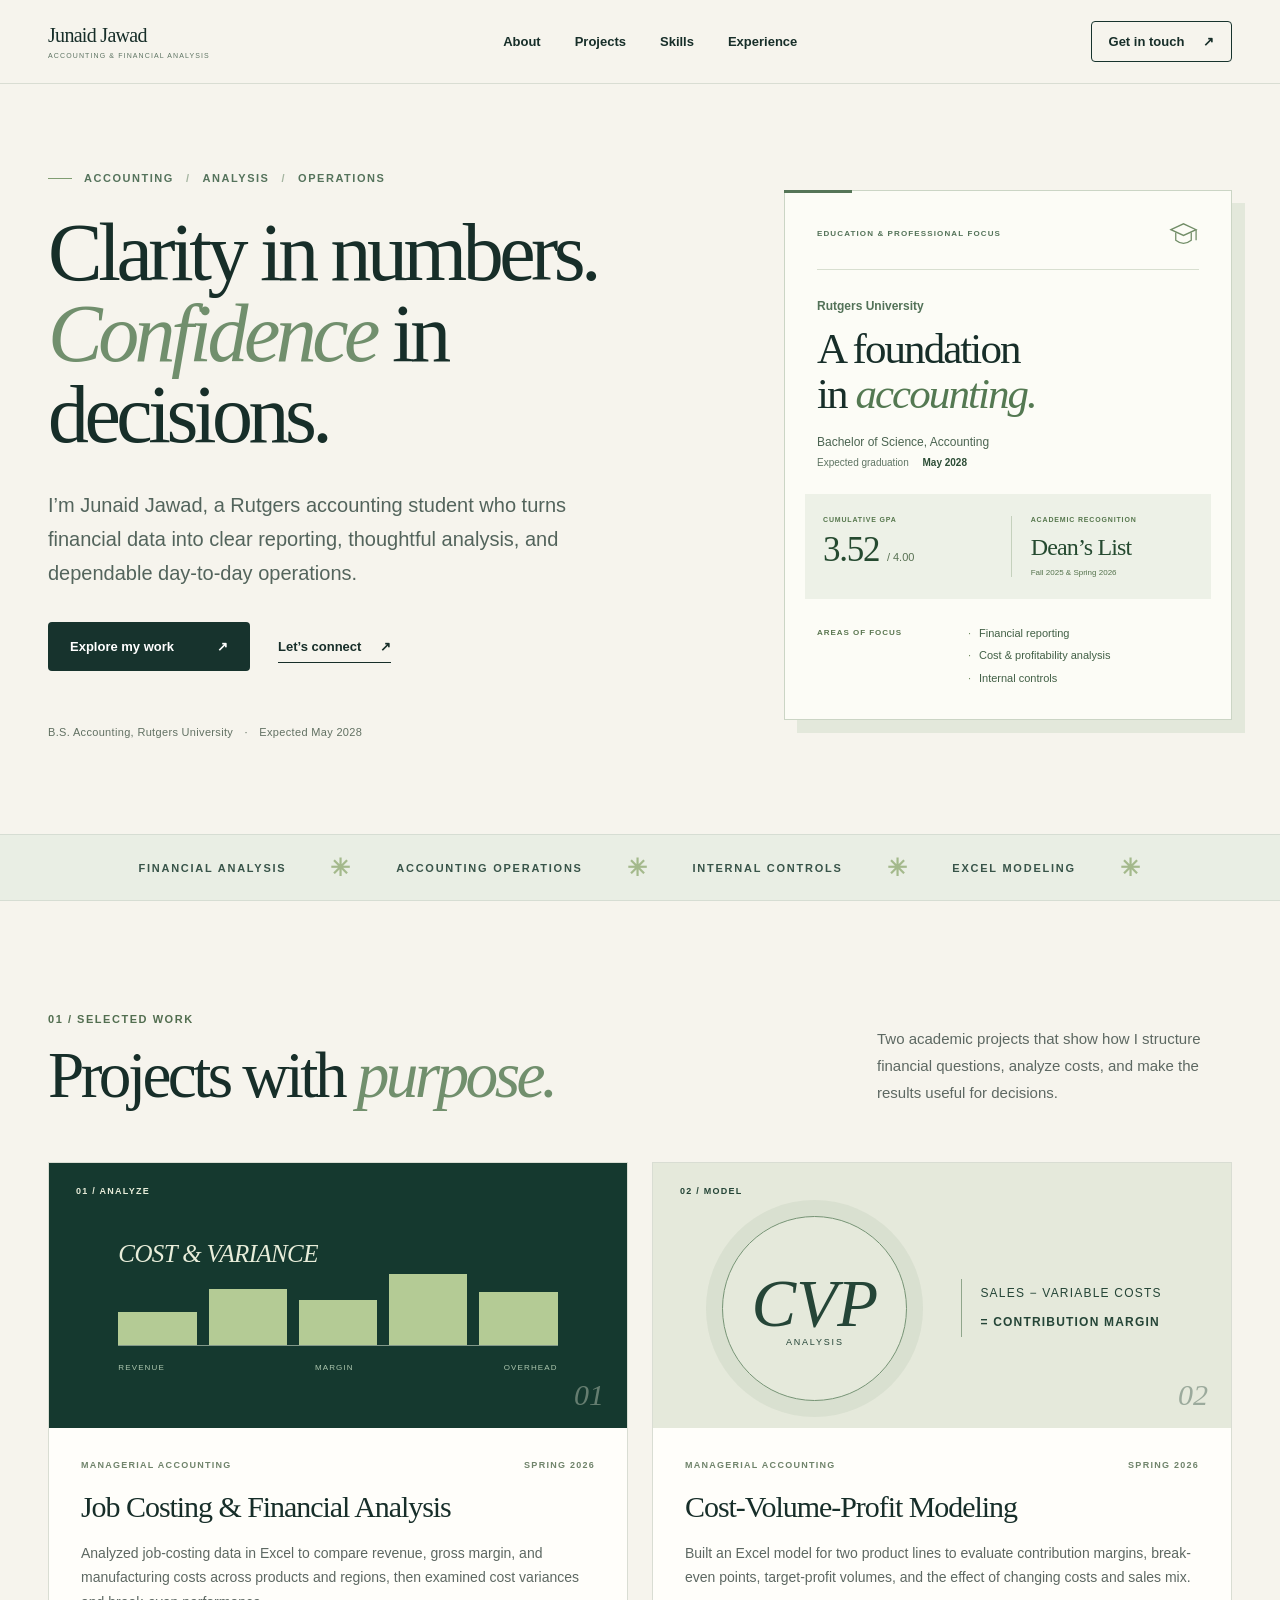
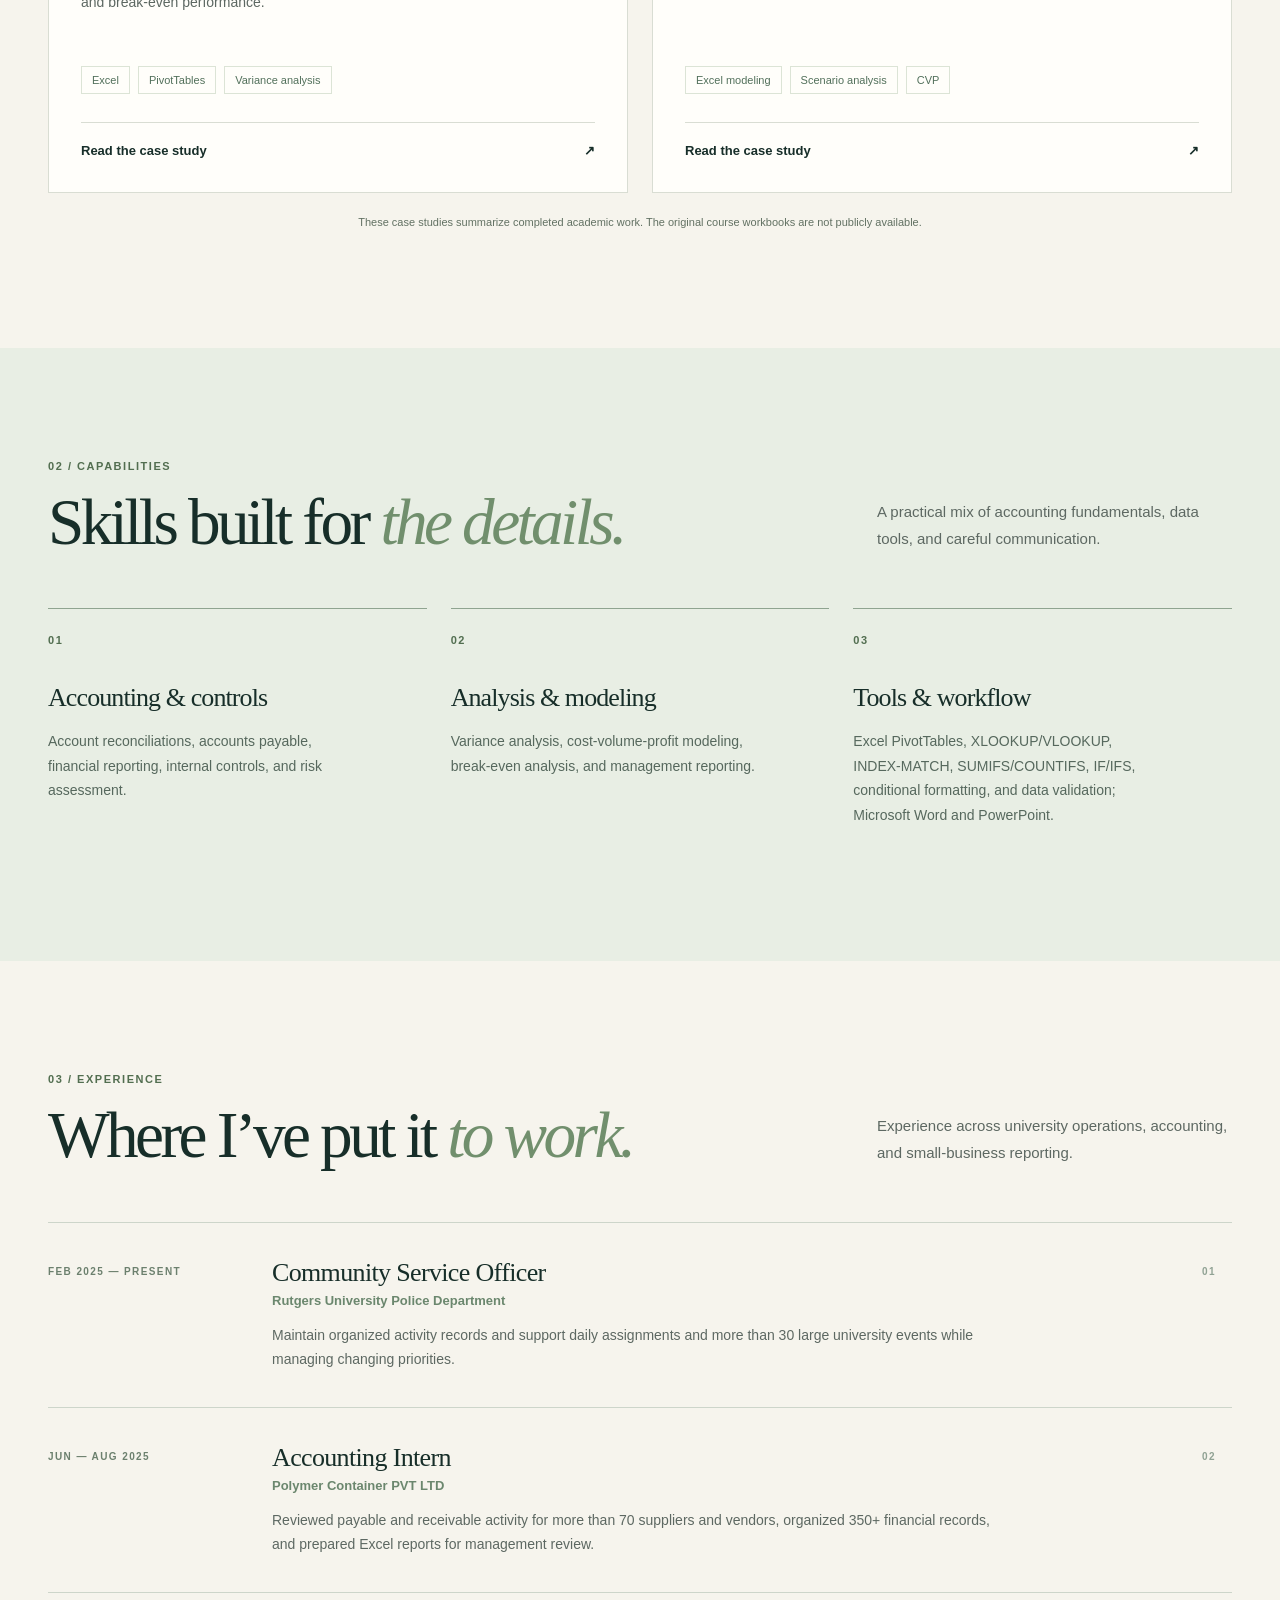
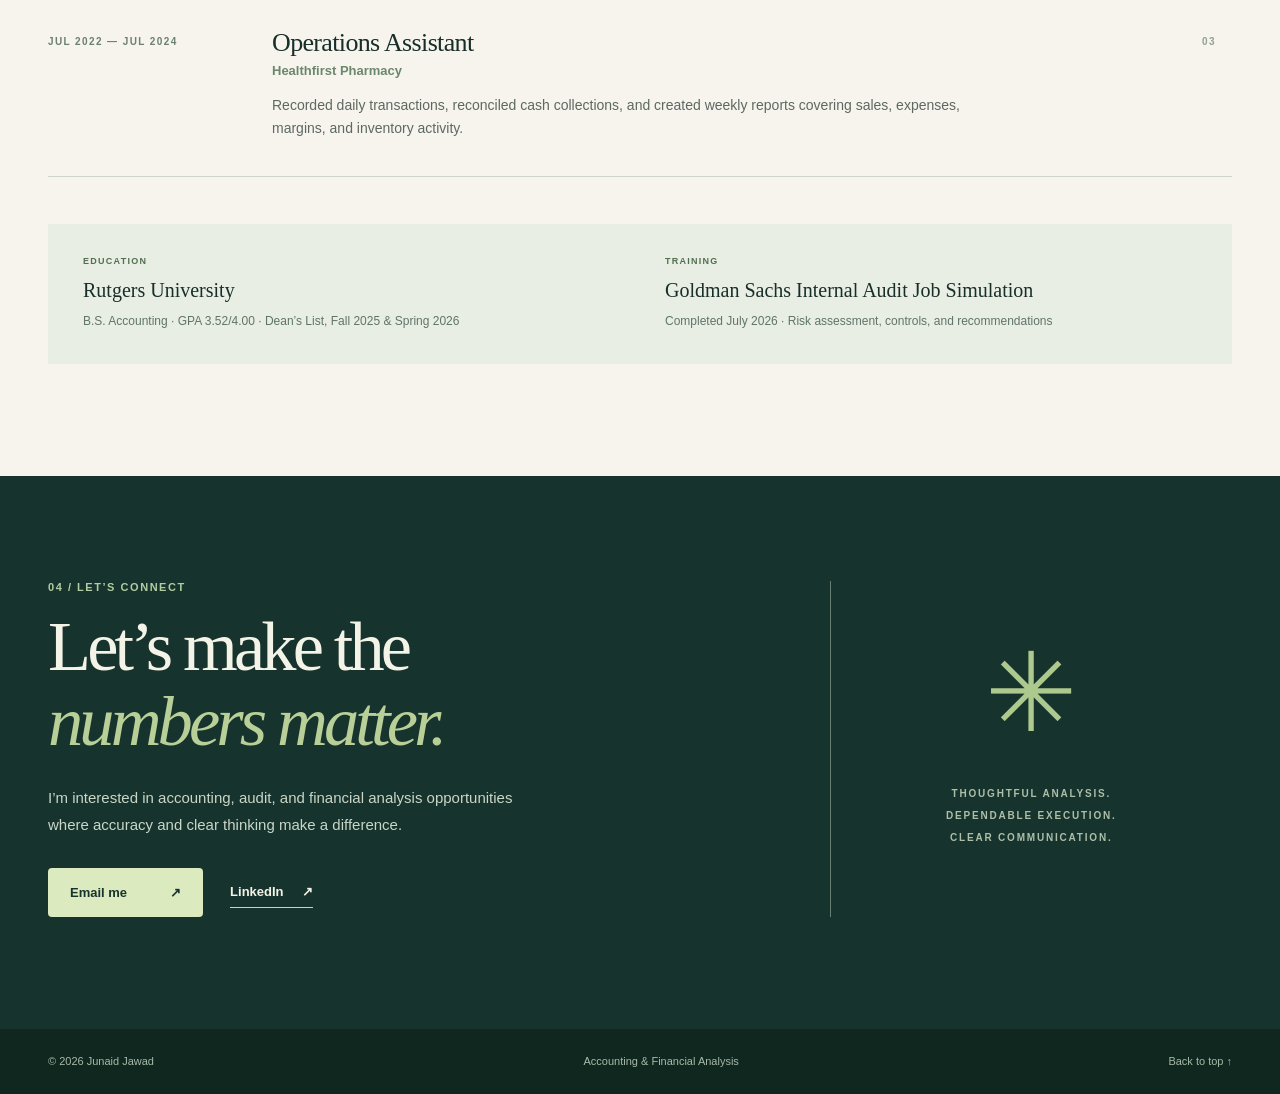
==== commit fdd402da: "Replace initials artwork with a refined academic profile Use a clean name wordmark across all pages," ====
--- a/index.html
+++ b/index.html
@@ -6,14 +6,14 @@
   <meta name="theme-color" content="#17332d">
   <meta name="description" content="Junaid Jawad is a Rutgers accounting student focused on financial analysis, clear reporting, and dependable operations.">
   <title>Junaid Jawad | Accounting & Financial Analysis</title>
-  <link rel="icon" href="favicon.svg" type="image/svg+xml">
-  <link rel="stylesheet" href="styles.css">
+  <link rel="icon" href="favicon.svg?v=ledger" type="image/svg+xml">
+  <link rel="stylesheet" href="styles.css?v=profile">
 </head>
 <body>
   <a class="skip-link" href="#main">Skip to content</a>
   <header class="site-header">
     <nav class="nav wrap" aria-label="Main navigation">
-      <a class="brand" href="./" aria-label="Junaid Jawad, home"><span class="brand-mark">JJ<span class="brand-dot">.</span></span><span class="brand-name">Junaid Jawad</span></a>
+      <a class="brand" href="./" aria-label="Junaid Jawad, home"><span class="brand-name">Junaid Jawad<span class="brand-role">ACCOUNTING &amp; FINANCIAL ANALYSIS</span></span></a>
       <div class="nav-links">
         <a href="#about">About</a>
         <a href="#projects">Projects</a>
@@ -36,13 +36,20 @@
         </div>
         <p class="hero-meta">B.S. Accounting, Rutgers University <span aria-hidden="true">·</span> Expected May 2028</p>
       </div>
-      <div class="hero-art" aria-label="Abstract accounting ledger illustration" role="img">
-        <div class="art-top"><span>JUNAID / 2026</span><span>SELECTED PROFILE <span aria-hidden="true">↗</span></span></div>
-        <div class="art-monogram">J<span>J</span></div>
-        <div class="art-rule"></div>
-        <div class="art-grid"><span>01&nbsp; ANALYZE</span><span>02&nbsp; RECONCILE</span><span>03&nbsp; REPORT</span></div>
-        <div class="art-bottom"><span>DETAILS THAT DRIVE BETTER DECISIONS.</span><span class="art-spark" aria-hidden="true">✳</span></div>
-      </div>
+      <aside class="profile-brief" aria-labelledby="profile-heading">
+        <div class="brief-top"><span>EDUCATION &amp; PROFESSIONAL FOCUS</span><svg width="31" height="31" viewBox="0 0 32 32" fill="none" aria-hidden="true"><path d="m3 12 13-6 13 6-13 6-13-6Z" stroke="currentColor" stroke-width="1.3"/><path d="M8 15v8c5 4 11 4 16 0v-8M29 12v11" stroke="currentColor" stroke-width="1.3"/></svg></div>
+        <div class="brief-education">
+          <p class="brief-university">Rutgers University</p>
+          <h2 id="profile-heading">A foundation<br>in <em>accounting.</em></h2>
+          <p class="brief-degree">Bachelor of Science, Accounting</p>
+          <p class="brief-graduation">Expected graduation <span>May 2028</span></p>
+        </div>
+        <dl class="brief-credentials">
+          <div><dt>CUMULATIVE GPA</dt><dd>3.52 <span>/ 4.00</span></dd></div>
+          <div><dt>ACADEMIC RECOGNITION</dt><dd class="brief-honors">Dean’s List</dd><p>Fall 2025 &amp; Spring 2026</p></div>
+        </dl>
+        <div class="brief-focus"><p>AREAS OF FOCUS</p><ul><li>Financial reporting</li><li>Cost &amp; profitability analysis</li><li>Internal controls</li></ul></div>
+      </aside>
     </section>
 
     <div class="marquee" aria-hidden="true"><div class="marquee-inner"><span>FINANCIAL ANALYSIS</span><i>✳</i><span>ACCOUNTING OPERATIONS</span><i>✳</i><span>INTERNAL CONTROLS</span><i>✳</i><span>EXCEL MODELING</span><i>✳</i></div></div>
--- a/styles.css
+++ b/styles.css
@@ -4,4 +4,60 @@
 @media (prefers-reduced-motion: reduce) {
   html { scroll-behavior: auto; }
   *, *::before, *::after { transition: none !important; }
-}
+}
+
+/* Text wordmark and education card */
+.brand-name { display: block; font-size: 20px; font-family: Georgia, serif; font-weight: 400; letter-spacing: -.035em; }
+.brand-role { display: block; margin-top: 5px; font-family: Arial, sans-serif; font-size: 7px; font-weight: 500; letter-spacing: .16em; color: #5e7463; }
+.profile-brief { width: 100%; max-width: 475px; justify-self: end; background: #fcfcf6; border: 1px solid #cbd5c5; box-shadow: 13px 13px 0 #e3e8db; padding: 27px 32px 30px; position: relative; }
+.profile-brief::before { content: ""; position: absolute; top: -1px; left: -1px; width: 68px; height: 3px; background: #557557; }
+.brief-top { display: flex; justify-content: space-between; align-items: center; gap: 12px; border-bottom: 1px solid #d8dfd0; padding-bottom: 20px; color: #537258; }
+.brief-top span { font-size: 8px; font-weight: 600; letter-spacing: .14em; }
+.brief-top svg { flex: none; color: #718d67; }
+.brief-education { padding-top: 29px; }
+.brief-university { font-size: 12px; color: #537258; margin-bottom: 13px; font-weight: 600; }
+.profile-brief h2 { font-size: 43px; line-height: 1.05; margin: 0 0 18px; letter-spacing: -.045em; }
+.profile-brief h2 em { color: #547952; }
+.brief-degree { color: #4b6451; font-size: 12px; margin-bottom: 8px; }
+.brief-graduation { color: #5e7463; font-size: 10px; margin-bottom: 0; }
+.brief-graduation span { margin-left: 11px; font-weight: 600; color: #2c4d36; }
+.brief-credentials { display: grid; grid-template-columns: 1fr 1.1fr; gap: 22px; background: #edf1e7; margin: 26px -12px 25px; padding: 22px 18px; }
+.brief-credentials > div + div { padding-left: 19px; border-left: 1px solid #c5d1bd; }
+.brief-credentials dt { font: 600 7px Arial, sans-serif; letter-spacing: .12em; color: #57784e; margin-bottom: 9px; white-space: nowrap; }
+.brief-credentials dd { font: 35px/1 Georgia, serif; letter-spacing: -.035em; margin: 0; color: #254a30; }
+.brief-credentials dd span { font: 11px Arial, sans-serif; color: #597254; letter-spacing: 0; }
+.brief-credentials dd.brief-honors { font-size: 24px; white-space: nowrap; padding-top: 3px; }
+.brief-credentials p { color: #55734d; font-size: 8px; margin: 9px 0 0; }
+.brief-focus { display: grid; grid-template-columns: 1fr 1.7fr; gap: 15px; }
+.brief-focus > p { font-size: 8px; font-weight: 600; letter-spacing: .12em; color: #5a7650; margin: 4px 0 0; }
+.brief-focus ul { padding: 0; margin: 0; list-style: none; }
+.brief-focus li { color: #415f45; font-size: 11px; line-height: 1.8; }
+.brief-focus li + li { margin-top: 3px; }
+.brief-focus li::before { content: "·"; margin-right: 8px; color: #718d61; }
+@media (max-width: 1050px) {
+  .profile-brief { padding-inline: 26px; }
+  .profile-brief h2 { font-size: 39px; }
+  .brief-credentials { gap: 16px; padding-inline: 15px; }
+  .brief-credentials > div + div { padding-left: 15px; }
+  .brief-credentials dd { font-size: 31px; }
+  .brief-credentials dd.brief-honors { font-size: 22px; }
+}
+@media (max-width: 760px) {
+  .brand-name { font-size: 20px; }
+  .brand-role { font-size: 6px; }
+  .profile-brief { max-width: 500px; justify-self: start; width: calc(100% - 13px); }
+  .profile-brief h2 { font-size: 44px; }
+}
+@media (max-width: 440px) {
+  .profile-brief { padding: 23px; }
+  .brief-top span { font-size: 7px; }
+  .profile-brief h2 { font-size: 39px; }
+  .brief-credentials { gap: 12px; padding-inline: 13px; }
+  .brief-credentials dt { font-size: 6px; }
+  .brief-credentials dd { font-size: 30px; }
+  .brief-credentials dd.brief-honors { font-size: 22px; }
+  .brief-credentials dd span { font-size: 9px; }
+  .brief-credentials > div + div { padding-left: 12px; }
+  .brief-focus { grid-template-columns: 1fr 1.8fr; }
+  .brief-focus > p { font-size: 7px; }
+}
